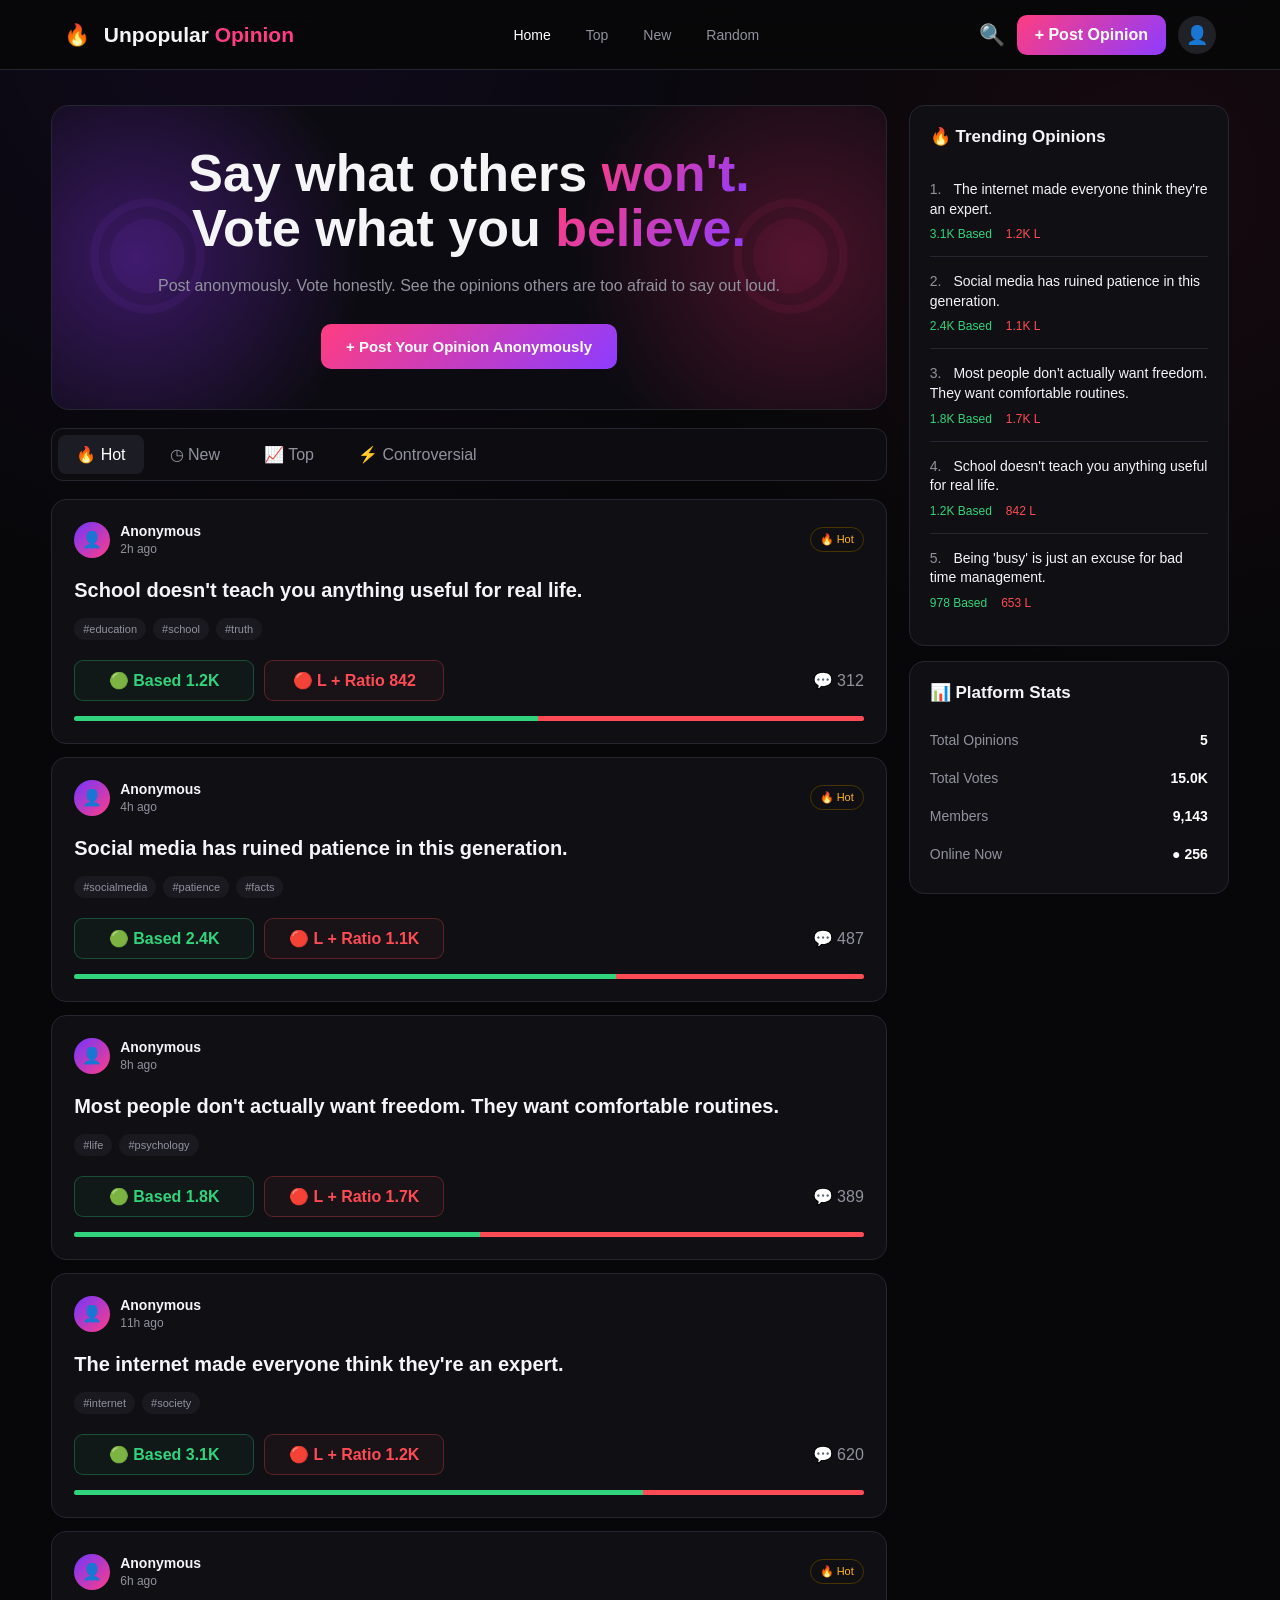
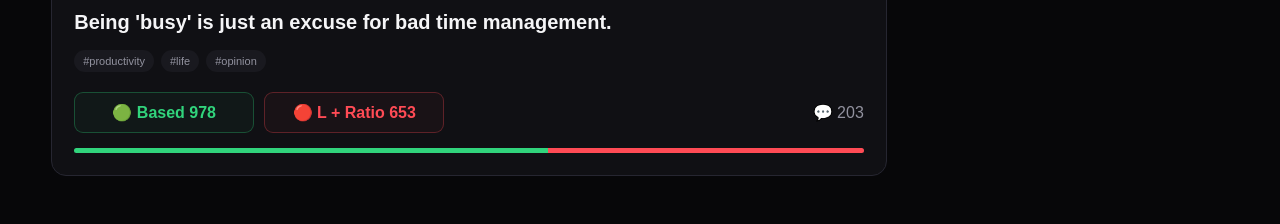
==== index.html @ 5307def7 "Rename website.html to index.html" ====
<!DOCTYPE html>
<html lang="en">
<head>
<meta charset="UTF-8">
<meta name="viewport" content="width=device-width, initial-scale=1.0">

<title>Unpopular Opinion</title>

<style>
    * {
        box-sizing: border-box;
        margin: 0;
        padding: 0;
    }

    :root {
        --bg: #070709;
        --card: #101014;
        --card-hover: #15151b;
        --border: #262631;
        --text: #f5f5f7;
        --muted: #92929f;
        --purple: #9b4dff;
        --pink: #ff3d81;
        --green: #31d47c;
        --red: #ff4b55;
        --gradient: linear-gradient(135deg, #ff3d81, #8d3cff);
    }

    body {
        font-family: Inter, Arial, sans-serif;
        background:
            radial-gradient(circle at 20% 0%, rgba(128, 45, 255, 0.08), transparent 30%),
            radial-gradient(circle at 90% 10%, rgba(255, 45, 120, 0.06), transparent 25%),
            var(--bg);
        color: var(--text);
        min-height: 100vh;
    }

    button,
    input,
    textarea {
        font: inherit;
    }

    button {
        cursor: pointer;
    }

    /* NAVBAR */

    nav {
        height: 70px;
        border-bottom: 1px solid var(--border);
        display: flex;
        align-items: center;
        padding: 0 5%;
        position: sticky;
        top: 0;
        z-index: 100;
        background: rgba(7, 7, 9, 0.88);
        backdrop-filter: blur(15px);
    }

    .logo {
        font-size: 21px;
        font-weight: 800;
        white-space: nowrap;
    }

    .logo span {
        color: var(--pink);
    }

    .logo-icon {
        margin-right: 8px;
    }

    .nav-links {
        display: flex;
        gap: 35px;
        margin: auto;
    }

    .nav-links a {
        color: var(--muted);
        text-decoration: none;
        font-size: 14px;
        transition: .2s;
    }

    .nav-links a:hover,
    .nav-links a.active {
        color: white;
    }

    .nav-actions {
        display: flex;
        gap: 12px;
        align-items: center;
    }

    .search-btn {
        background: none;
        border: none;
        color: white;
        font-size: 21px;
    }

    .post-btn {
        border: none;
        background: var(--gradient);
        color: white;
        padding: 11px 18px;
        border-radius: 10px;
        font-weight: 700;
        transition: .2s;
    }

    .post-btn:hover {
        transform: translateY(-2px);
        box-shadow: 0 8px 25px rgba(255, 61, 129, .25);
    }

    .avatar {
        width: 38px;
        height: 38px;
        border-radius: 50%;
        display: flex;
        justify-content: center;
        align-items: center;
        background: #202027;
        font-size: 18px;
    }

    /* MAIN */

    .container {
        width: min(1250px, 92%);
        margin: 35px auto;
    }

    .layout {
        display: grid;
        grid-template-columns: minmax(0, 1fr) 320px;
        gap: 22px;
    }

    /* HERO */

    .hero {
        min-height: 285px;
        border: 1px solid var(--border);
        border-radius: 18px;
        overflow: hidden;
        position: relative;
        background:
            radial-gradient(circle at 10% 50%, rgba(144, 49, 255, .35), transparent 30%),
            radial-gradient(circle at 90% 50%, rgba(255, 40, 115, .25), transparent 30%),
            #0c0b11;
        display: flex;
        align-items: center;
        justify-content: center;
        text-align: center;
        padding: 40px;
    }

    .hero::before,
    .hero::after {
        content: "◉";
        position: absolute;
        font-size: 150px;
        color: rgba(151, 59, 255, .08);
    }

    .hero::before {
        left: 30px;
        top: 50px;
    }

    .hero::after {
        right: 30px;
        top: 50px;
        color: rgba(255, 61, 129, .07);
    }

    .hero-content {
        position: relative;
        z-index: 2;
        max-width: 700px;
    }

    .hero h1 {
        font-size: clamp(32px, 5vw, 52px);
        line-height: 1.05;
        margin-bottom: 18px;
    }

    .hero h1 span {
        background: var(--gradient);
        -webkit-background-clip: text;
        color: transparent;
    }

    .hero p {
        color: var(--muted);
        margin-bottom: 25px;
        line-height: 1.6;
    }

    .hero-btn {
        border: none;
        background: var(--gradient);
        color: white;
        padding: 14px 25px;
        border-radius: 10px;
        font-weight: 700;
        font-size: 15px;
    }

    /* FILTERS */

    .filters {
        display: flex;
        gap: 8px;
        margin: 18px 0;
        padding: 6px;
        background: #0d0d11;
        border: 1px solid var(--border);
        border-radius: 12px;
        overflow-x: auto;
    }

    .filter {
        border: none;
        background: transparent;
        color: var(--muted);
        padding: 10px 18px;
        border-radius: 8px;
        white-space: nowrap;
    }

    .filter:hover,
    .filter.active {
        background: #1c1c24;
        color: white;
    }

    /* POSTS */

    .post {
        border: 1px solid var(--border);
        background: var(--card);
        border-radius: 15px;
        padding: 22px;
        margin-bottom: 13px;
        transition: .2s;
    }

    .post:hover {
        background: var(--card-hover);
        border-color: #353542;
    }

    .post-header {
        display: flex;
        align-items: center;
        gap: 10px;
        margin-bottom: 18px;
    }

    .anon {
        width: 36px;
        height: 36px;
        border-radius: 50%;
        background: linear-gradient(135deg, #7136ff, #ff3c88);
        display: flex;
        align-items: center;
        justify-content: center;
    }

    .user-info strong {
        display: block;
        font-size: 14px;
    }

    .user-info span {
        font-size: 12px;
        color: var(--muted);
    }

    .hot {
        margin-left: auto;
        border: 1px solid #493500;
        color: #ffb51b;
        padding: 5px 9px;
        border-radius: 20px;
        font-size: 11px;
    }

    .post h2 {
        font-size: 20px;
        line-height: 1.4;
        margin-bottom: 14px;
    }

    .tags {
        display: flex;
        gap: 7px;
        margin-bottom: 20px;
        flex-wrap: wrap;
    }

    .tag {
        color: var(--muted);
        background: #19191f;
        border-radius: 20px;
        padding: 5px 9px;
        font-size: 11px;
    }

    .post-footer {
        display: flex;
        align-items: center;
        gap: 10px;
    }

    .vote {
        flex: 1;
        max-width: 180px;
        background: transparent;
        border-radius: 9px;
        padding: 10px;
        font-weight: 700;
        border: 1px solid;
        transition: .2s;
    }

    .based {
        color: var(--green);
        border-color: rgba(49, 212, 124, .3);
        background: rgba(49, 212, 124, .04);
    }

    .ratio {
        color: var(--red);
        border-color: rgba(255, 75, 85, .3);
        background: rgba(255, 75, 85, .04);
    }

    .vote:hover {
        transform: translateY(-1px);
    }

    .comment {
        margin-left: auto;
        color: var(--muted);
        background: none;
        border: none;
    }

    /* PROGRESS */

    .progress {
        height: 5px;
        display: flex;
        margin-top: 15px;
        border-radius: 5px;
        overflow: hidden;
        background: #222;
    }

    .progress-based {
        background: var(--green);
    }

    .progress-ratio {
        background: var(--red);
    }

    /* SIDEBAR */

    .sidebar-card {
        background: var(--card);
        border: 1px solid var(--border);
        border-radius: 15px;
        padding: 20px;
        margin-bottom: 15px;
    }

    .sidebar-title {
        font-size: 17px;
        margin-bottom: 18px;
    }

    .trend {
        padding: 15px 0;
        border-bottom: 1px solid var(--border);
    }

    .trend:last-child {
        border-bottom: none;
    }

    .trend-number {
        color: var(--muted);
        margin-right: 8px;
    }

    .trend-text {
        font-size: 14px;
        line-height: 1.4;
    }

    .trend-votes {
        margin-top: 8px;
        display: flex;
        gap: 14px;
        font-size: 12px;
    }

    .green {
        color: var(--green);
    }

    .red {
        color: var(--red);
    }

    .stats {
        display: flex;
        justify-content: space-between;
        padding: 11px 0;
        color: var(--muted);
        font-size: 14px;
    }

    .stats strong {
        color: white;
    }

    /* MODAL */

    .modal-overlay {
        position: fixed;
        inset: 0;
        background: rgba(0,0,0,.75);
        backdrop-filter: blur(8px);
        display: none;
        justify-content: center;
        align-items: center;
        z-index: 500;
        padding: 20px;
    }

    .modal-overlay.show {
        display: flex;
    }

    .modal {
        width: min(600px, 100%);
        background: #111116;
        border: 1px solid #30303b;
        border-radius: 18px;
        padding: 25px;
        box-shadow: 0 20px 70px rgba(0,0,0,.5);
    }

    .modal-header {
        display: flex;
        justify-content: space-between;
        align-items: center;
        margin-bottom: 20px;
    }

    .close {
        border: none;
        background: none;
        color: var(--muted);
        font-size: 24px;
    }

    textarea {
        width: 100%;
        min-height: 160px;
        resize: vertical;
        background: #09090d;
        color: white;
        border: 1px solid var(--border);
        border-radius: 12px;
        padding: 15px;
        outline: none;
    }

    textarea:focus {
        border-color: var(--purple);
    }

    .character-count {
        text-align: right;
        color: var(--muted);
        font-size: 12px;
        margin-top: 5px;
    }

    .modal-bottom {
        display: flex;
        justify-content: space-between;
        align-items: center;
        margin-top: 18px;
    }

    .anonymous-label {
        color: var(--muted);
        font-size: 13px;
    }

    .submit {
        background: var(--gradient);
        color: white;
        border: none;
        border-radius: 9px;
        padding: 11px 20px;
        font-weight: 700;
    }

    /* SEARCH */

    .search-box {
        display: none;
        position: absolute;
        right: 5%;
        top: 60px;
        width: 300px;
        background: #111116;
        border: 1px solid var(--border);
        border-radius: 10px;
        padding: 10px;
    }

    .search-box.show {
        display: block;
    }

    .search-box input {
        width: 100%;
        background: #08080c;
        border: 1px solid var(--border);
        padding: 11px;
        border-radius: 7px;
        color: white;
        outline: none;
    }

    /* MOBILE */

    @media (max-width: 850px) {

        .layout {
            grid-template-columns: 1fr;
        }

        .sidebar {
            display: none;
        }

        .nav-links {
            display: none;
        }

        .hero {
            min-height: 300px;
            padding: 25px;
        }

        .post-footer {
            flex-wrap: wrap;
        }

        .vote {
            max-width: none;
        }
    }

    @media (max-width: 500px) {

        nav {
            padding: 0 4%;
        }

        .post-btn {
            padding: 9px 12px;
            font-size: 12px;
        }

        .container {
            width: 94%;
            margin-top: 20px;
        }

        .hero h1 {
            font-size: 32px;
        }

        .post {
            padding: 17px;
        }
    }
</style>
</head>

<body>

<!-- NAVIGATION -->

<nav>

    <div class="logo">
        <span class="logo-icon">🔥</span>
        Unpopular <span>Opinion</span>
    </div>

    <div class="nav-links">
        <a href="#" class="active">Home</a>
        <a href="#" onclick="setFilter('top')">Top</a>
        <a href="#" onclick="setFilter('new')">New</a>
        <a href="#" onclick="randomOpinion()">Random</a>
    </div>

    <div class="nav-actions">

        <button class="search-btn" onclick="toggleSearch()">
            🔍
        </button>

        <button class="post-btn" onclick="openModal()">
            + Post Opinion
        </button>

        <div class="avatar">
            👤
        </div>

    </div>

    <div class="search-box" id="searchBox">
        <input
            type="text"
            id="searchInput"
            placeholder="Search opinions..."
            oninput="searchOpinions()"
        >
    </div>

</nav>


<div class="container">

    <div class="layout">

        <main>

            <!-- HERO -->

            <section class="hero">

                <div class="hero-content">

                    <h1>
                        Say what others
                        <span>won't.</span><br>
                        Vote what you
                        <span>believe.</span>
                    </h1>

                    <p>
                        Post anonymously. Vote honestly.
                        See the opinions others are too afraid
                        to say out loud.
                    </p>

                    <button class="hero-btn" onclick="openModal()">
                        + Post Your Opinion Anonymously
                    </button>

                </div>

            </section>


            <!-- FILTERS -->

            <div class="filters">

                <button class="filter active"
                        onclick="setFilter('hot', this)">
                    🔥 Hot
                </button>

                <button class="filter"
                        onclick="setFilter('new', this)">
                    ◷ New
                </button>

                <button class="filter"
                        onclick="setFilter('top', this)">
                    📈 Top
                </button>

                <button class="filter"
                        onclick="setFilter('controversial', this)">
                    ⚡ Controversial
                </button>

            </div>


            <!-- POSTS -->

            <div id="posts"></div>

        </main>


        <!-- SIDEBAR -->

        <aside class="sidebar">

            <div class="sidebar-card">

                <h3 class="sidebar-title">
                    🔥 Trending Opinions
                </h3>

                <div id="trending"></div>

            </div>


            <div class="sidebar-card">

                <h3 class="sidebar-title">
                    📊 Platform Stats
                </h3>

                <div class="stats">
                    <span>Total Opinions</span>
                    <strong id="totalOpinions">0</strong>
                </div>

                <div class="stats">
                    <span>Total Votes</span>
                    <strong id="totalVotes">0</strong>
                </div>

                <div class="stats">
                    <span>Members</span>
                    <strong>9,143</strong>
                </div>

                <div class="stats">
                    <span>Online Now</span>
                    <strong class="green">● 256</strong>
                </div>

            </div>

        </aside>

    </div>

</div>


<!-- POST MODAL -->

<div class="modal-overlay" id="modal">

    <div class="modal">

        <div class="modal-header">

            <h2>
                🔥 Drop an unpopular opinion
            </h2>

            <button class="close" onclick="closeModal()">
                ×
            </button>

        </div>

        <textarea
            id="opinionInput"
            maxlength="300"
            placeholder="What's something you believe that most people disagree with?"
            oninput="updateCharacterCount()"
        ></textarea>

        <div class="character-count">
            <span id="characterCount">0</span>/300
        </div>

        <div class="modal-bottom">

            <div class="anonymous-label">
                👤 Posted anonymously
            </div>

            <button class="submit" onclick="submitOpinion()">
                Post Opinion
            </button>

        </div>

    </div>

</div>


<script>

const defaultPosts = [

    {
        id: 1,
        text: "School doesn't teach you anything useful for real life.",
        tags: ["education", "school", "truth"],
        based: 1200,
        ratio: 842,
        comments: 312,
        hours: 2
    },

    {
        id: 2,
        text: "Social media has ruined patience in this generation.",
        tags: ["socialmedia", "patience", "facts"],
        based: 2400,
        ratio: 1100,
        comments: 487,
        hours: 4
    },

    {
        id: 3,
        text: "Being 'busy' is just an excuse for bad time management.",
        tags: ["productivity", "life", "opinion"],
        based: 978,
        ratio: 653,
        comments: 203,
        hours: 6
    },

    {
        id: 4,
        text: "Most people don't actually want freedom. They want comfortable routines.",
        tags: ["life", "psychology"],
        based: 1800,
        ratio: 1700,
        comments: 389,
        hours: 8
    },

    {
        id: 5,
        text: "The internet made everyone think they're an expert.",
        tags: ["internet", "society"],
        based: 3100,
        ratio: 1200,
        comments: 620,
        hours: 11
    }

];


let posts =
    JSON.parse(localStorage.getItem("unpopularPosts"))
    || defaultPosts;

let currentFilter = "hot";


function savePosts() {

    localStorage.setItem(
        "unpopularPosts",
        JSON.stringify(posts)
    );

}


/* FORMAT NUMBERS */

function formatNumber(number) {

    if (number >= 1000000)
        return (number / 1000000).toFixed(1) + "M";

    if (number >= 1000)
        return (number / 1000).toFixed(1) + "K";

    return number;

}


/* RENDER POSTS */

function renderPosts(list = posts) {

    const container = document.getElementById("posts");

    container.innerHTML = "";

    if (list.length === 0) {

        container.innerHTML = `
            <div class="post">
                <h2>No opinions found 😶</h2>
                <p style="color:#888">
                    Try another search.
                </p>
            </div>
        `;

        return;

    }


    list.forEach(post => {

        const total = post.based + post.ratio;

        const basedPercent =
            total === 0
            ? 50
            : (post.based / total) * 100;

        const article = document.createElement("article");

        article.className = "post";

        article.innerHTML = `

            <div class="post-header">

                <div class="anon">
                    👤
                </div>

                <div class="user-info">
                    <strong>Anonymous</strong>
                    <span>${post.hours}h ago</span>
                </div>

                ${
                    post.hours <= 6
                    ? `<div class="hot">🔥 Hot</div>`
                    : ""
                }

            </div>


            <h2>
                ${escapeHTML(post.text)}
            </h2>


            <div class="tags">

                ${post.tags.map(tag =>
                    `<span class="tag">#${tag}</span>`
                ).join("")}

            </div>


            <div class="post-footer">

                <button
                    class="vote based"
                    onclick="vote(${post.id}, 'based')"
                >
                    🟢 Based
                    ${formatNumber(post.based)}
                </button>


                <button
                    class="vote ratio"
                    onclick="vote(${post.id}, 'ratio')"
                >
                    🔴 L + Ratio
                    ${formatNumber(post.ratio)}
                </button>


                <button
                    class="comment"
                    onclick="commentPost(${post.id})"
                >
                    💬 ${formatNumber(post.comments)}
                </button>

            </div>


            <div class="progress">

                <div
                    class="progress-based"
                    style="width:${basedPercent}%"
                ></div>

                <div
                    class="progress-ratio"
                    style="width:${100 - basedPercent}%"
                ></div>

            </div>

        `;

        container.appendChild(article);

    });

}


/* VOTING */

function vote(id, type) {

    const post = posts.find(p => p.id === id);

    if (!post) return;


    if (type === "based") {

        post.based++;

    } else {

        post.ratio++;

    }


    savePosts();

    applyFilter();

}


/* COMMENTS */

function commentPost(id) {

    const post = posts.find(p => p.id === id);

    const comment = prompt(
        "Leave a comment:"
    );

    if (!comment) return;

    post.comments++;

    alert(
        "Comment added anonymously! 💬"
    );

    savePosts();

    applyFilter();

}


/* FILTERING */

function setFilter(filter, button) {

    currentFilter = filter;

    document
        .querySelectorAll(".filter")
        .forEach(btn =>
            btn.classList.remove("active")
        );

    if (button)
        button.classList.add("active");

    applyFilter();

}


function applyFilter() {

    let filtered = [...posts];


    if (currentFilter === "new") {

        filtered.sort(
            (a,b) => a.hours - b.hours
        );

    }


    if (currentFilter === "top") {

        filtered.sort(
            (a,b) =>
                (b.based + b.ratio)
                -
                (a.based + a.ratio)
        );

    }


    if (currentFilter === "controversial") {

        filtered.sort(
            (a,b) => {

                const aDiff =
                    Math.abs(a.based - a.ratio);

                const bDiff =
                    Math.abs(b.based - b.ratio);

                return aDiff - bDiff;

            }
        );

    }


    if (currentFilter === "hot") {

        filtered.sort(
            (a,b) => {

                const scoreA =
                    (a.based + a.ratio)
                    /
                    Math.max(a.hours, 1);

                const scoreB =
                    (b.based + b.ratio)
                    /
                    Math.max(b.hours, 1);

                return scoreB - scoreA;

            }
        );

    }


    renderPosts(filtered);

}


/* MODAL */

function openModal() {

    document
        .getElementById("modal")
        .classList.add("show");

    document
        .getElementById("opinionInput")
        .focus();

}


function closeModal() {

    document
        .getElementById("modal")
        .classList.remove("show");

}


function updateCharacterCount() {

    const input =
        document.getElementById("opinionInput");

    document
        .getElementById("characterCount")
        .textContent =
        input.value.length;

}


/* CREATE POST */

function submitOpinion() {

    const input =
        document.getElementById("opinionInput");

    const text =
        input.value.trim();


    if (text.length < 5) {

        alert(
            "Your opinion needs to be at least 5 characters."
        );

        return;

    }


    const newPost = {

        id: Date.now(),

        text: text,

        tags: ["opinion"],

        based: 0,

        ratio: 0,

        comments: 0,

        hours: 0

    };


    posts.unshift(newPost);

    savePosts();

    input.value = "";

    updateCharacterCount();

    closeModal();

    applyFilter();

}


/* SEARCH */

function toggleSearch() {

    document
        .getElementById("searchBox")
        .classList.toggle("show");

}


function searchOpinions() {

    const query =
        document
        .getElementById("searchInput")
        .value
        .toLowerCase()
        .trim();


    if (!query) {

        applyFilter();

        return;

    }


    const results =
        posts.filter(post =>
            post.text
            .toLowerCase()
            .includes(query)
        );


    renderPosts(results);

}


/* RANDOM */

function randomOpinion() {

    if (posts.length === 0) return;

    const random =
        posts[
            Math.floor(
                Math.random() * posts.length
            )
        ];


    renderPosts([random]);

}


/* TRENDING */

function renderTrending() {

    const trending =
        [...posts]
        .sort(
            (a,b) =>
                (b.based + b.ratio)
                -
                (a.based + a.ratio)
        )
        .slice(0,5);


    const container =
        document.getElementById("trending");


    container.innerHTML =
        trending.map((post,index) => `

            <div class="trend">

                <div class="trend-text">

                    <span class="trend-number">
                        ${index + 1}.
                    </span>

                    ${escapeHTML(post.text)}

                </div>

                <div class="trend-votes">

                    <span class="green">
                        ${formatNumber(post.based)}
                        Based
                    </span>

                    <span class="red">
                        ${formatNumber(post.ratio)}
                        L
                    </span>

                </div>

            </div>

        `).join("");

}


/* STATS */

function updateStats() {

    const totalVotes =
        posts.reduce(
            (sum,post) =>
                sum +
                post.based +
                post.ratio,
            0
        );


    document
        .getElementById("totalOpinions")
        .textContent =
        formatNumber(posts.length);


    document
        .getElementById("totalVotes")
        .textContent =
        formatNumber(totalVotes);

}


/* SECURITY */

function escapeHTML(text) {

    const div =
        document.createElement("div");

    div.textContent = text;

    return div.innerHTML;

}


/* INITIALIZE */

function initialize() {

    renderPosts();

    renderTrending();

    updateStats();

    applyFilter();

}


initialize();


/* CLOSE MODAL WHEN CLICKING OUTSIDE */

document
    .getElementById("modal")
    .addEventListener("click", function(e) {

        if (e.target === this) {

            closeModal();

        }

    });

</script>

</body>
</html>
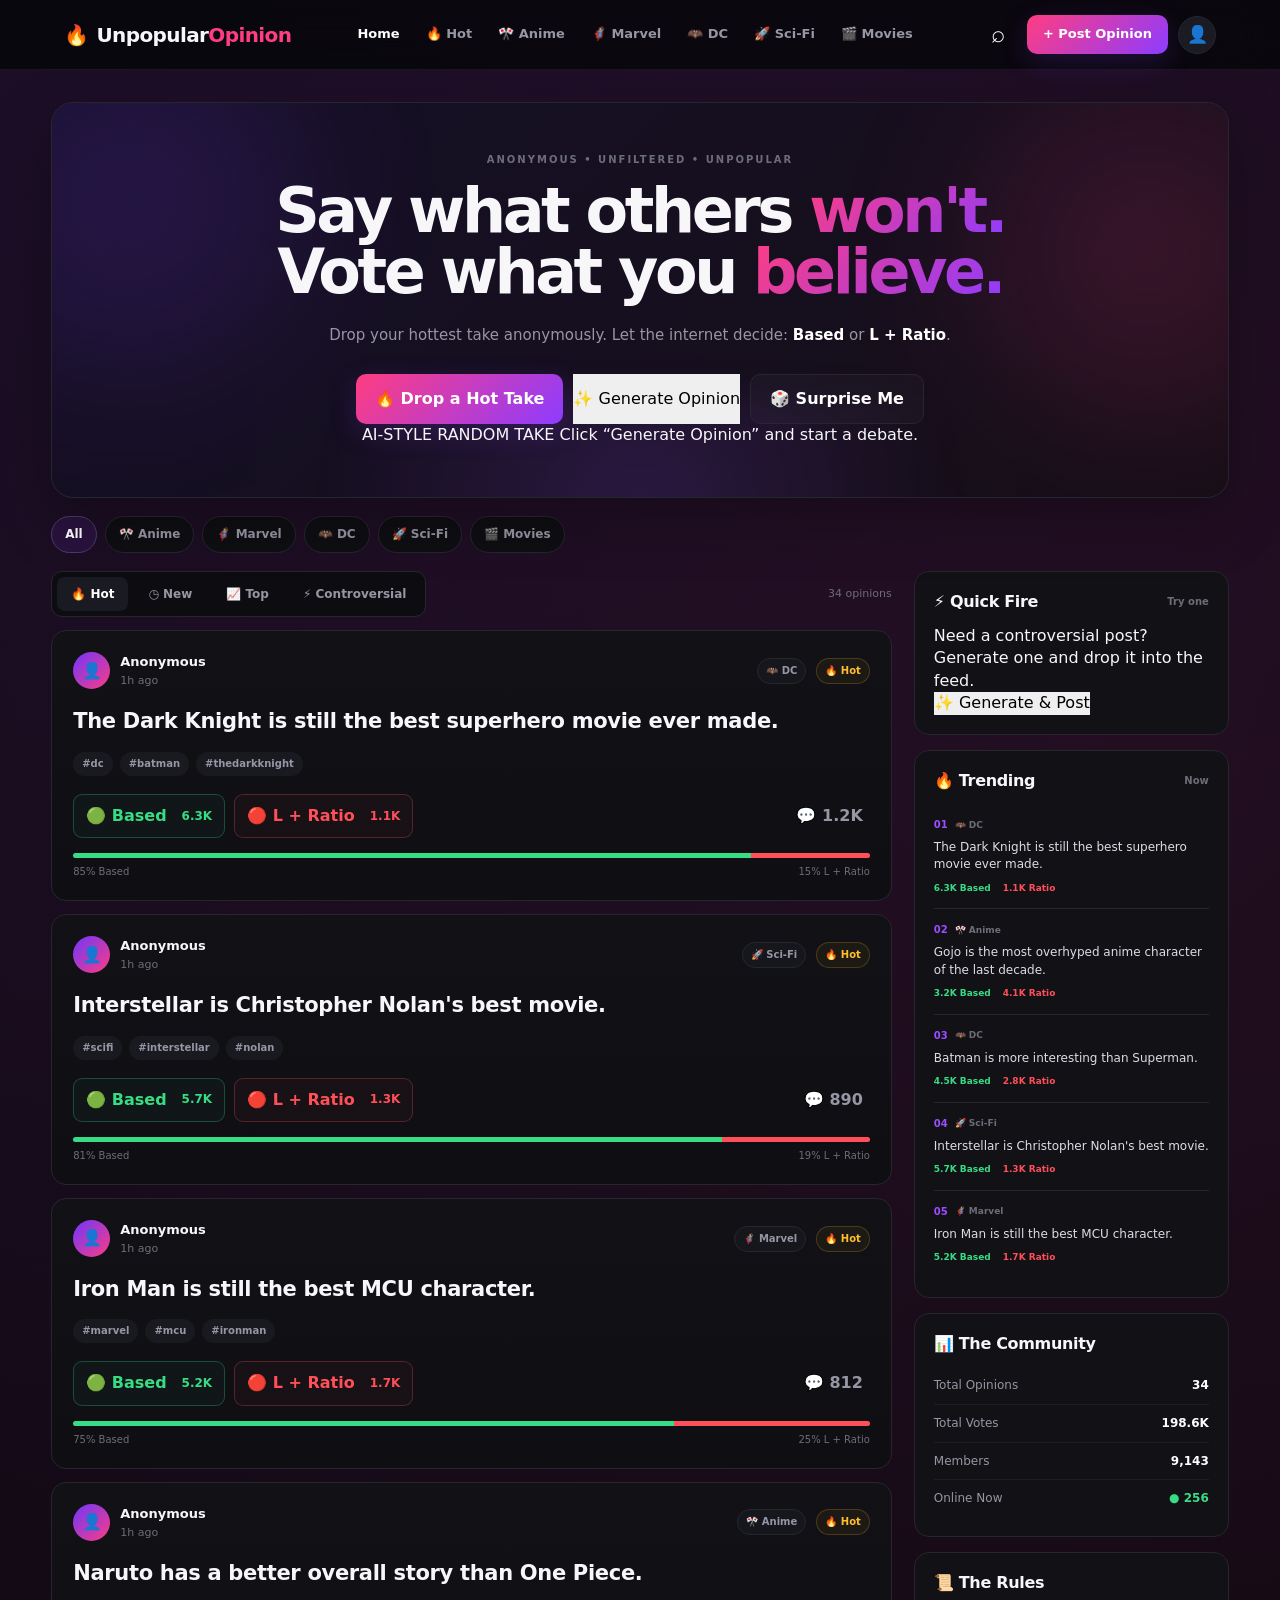
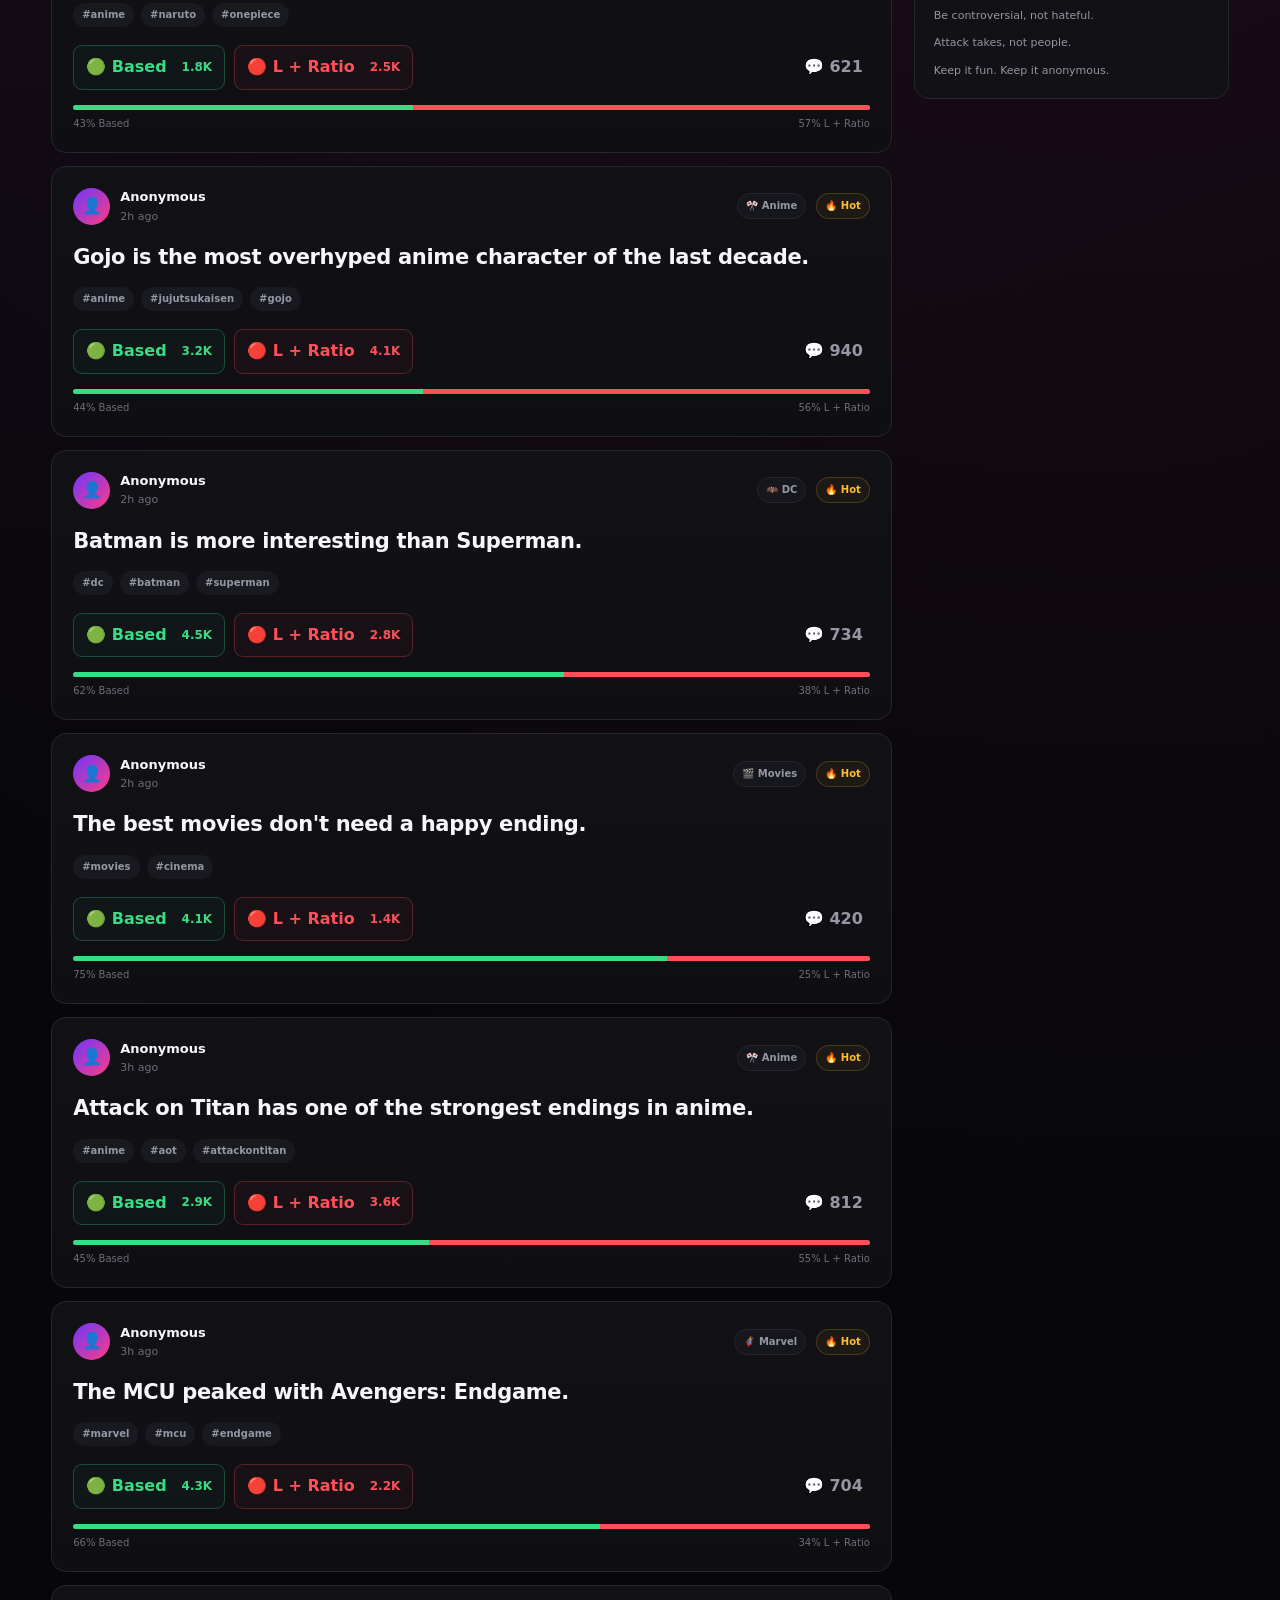
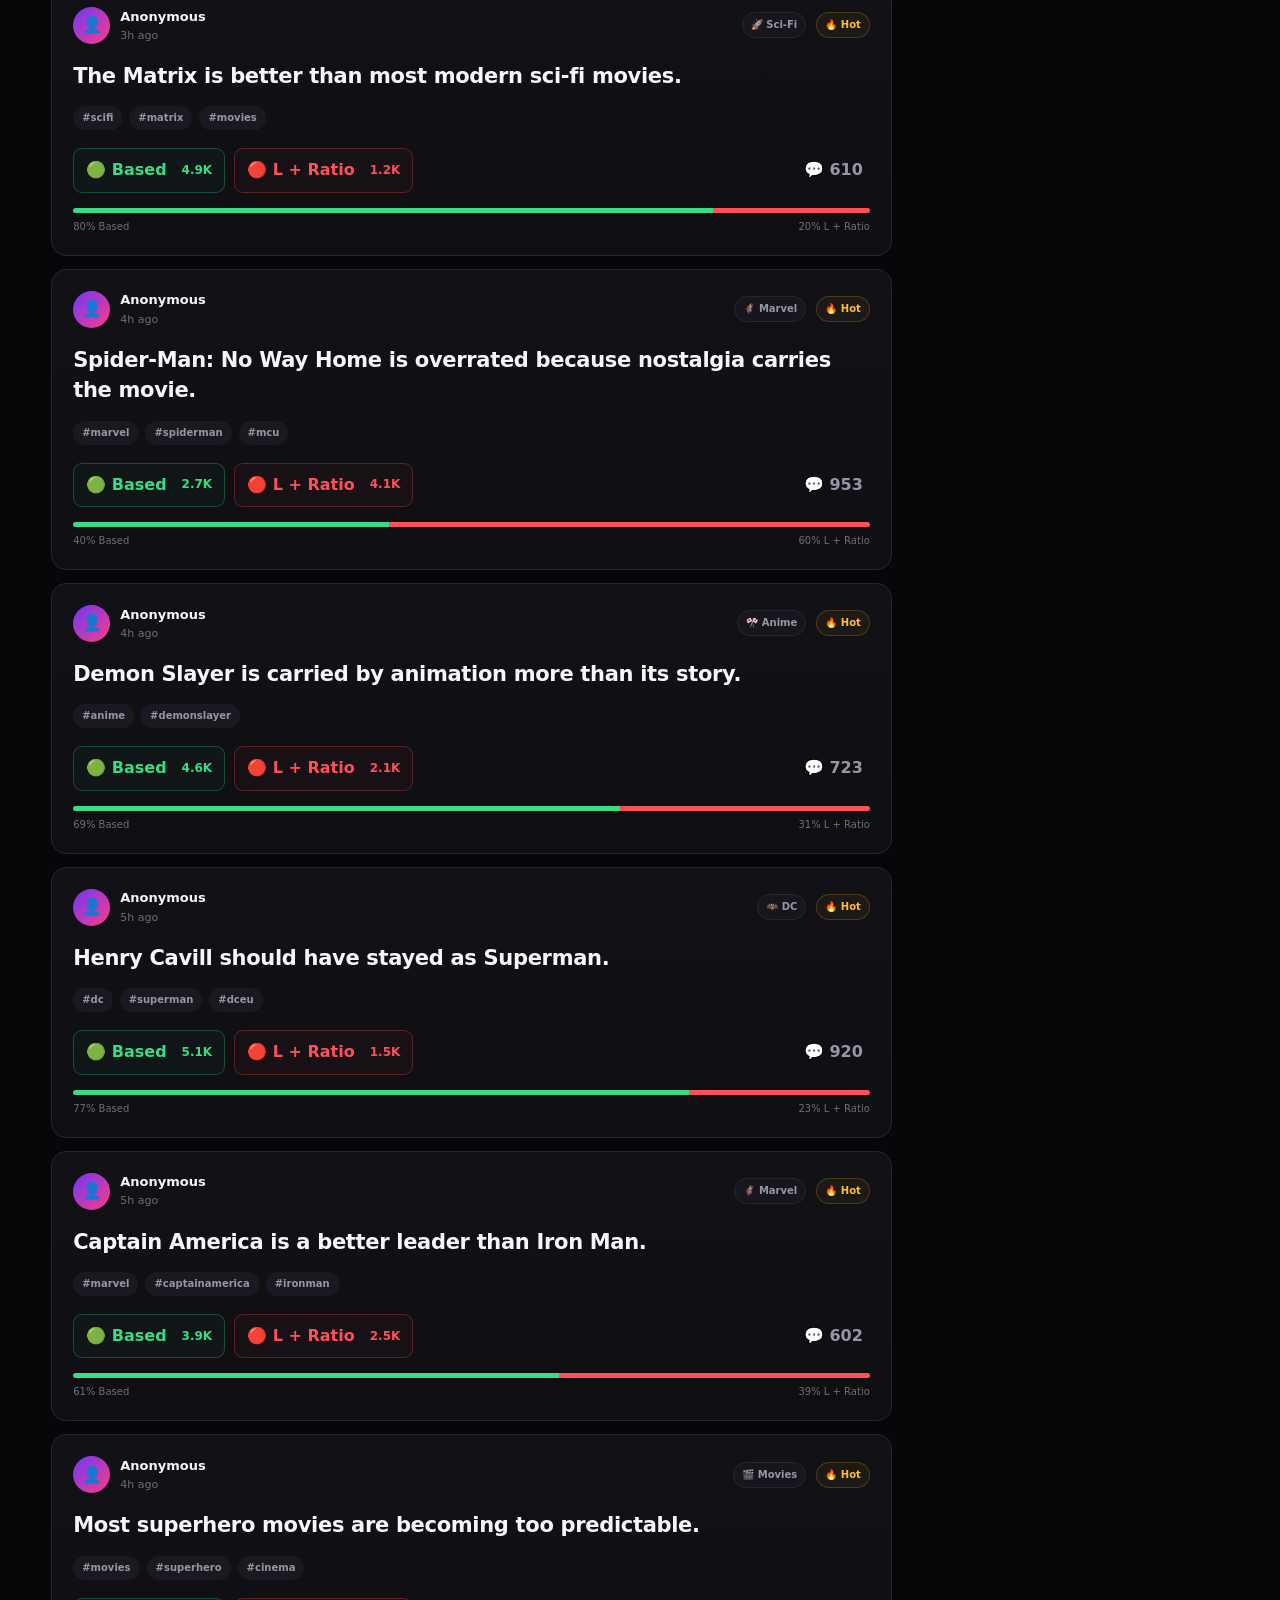
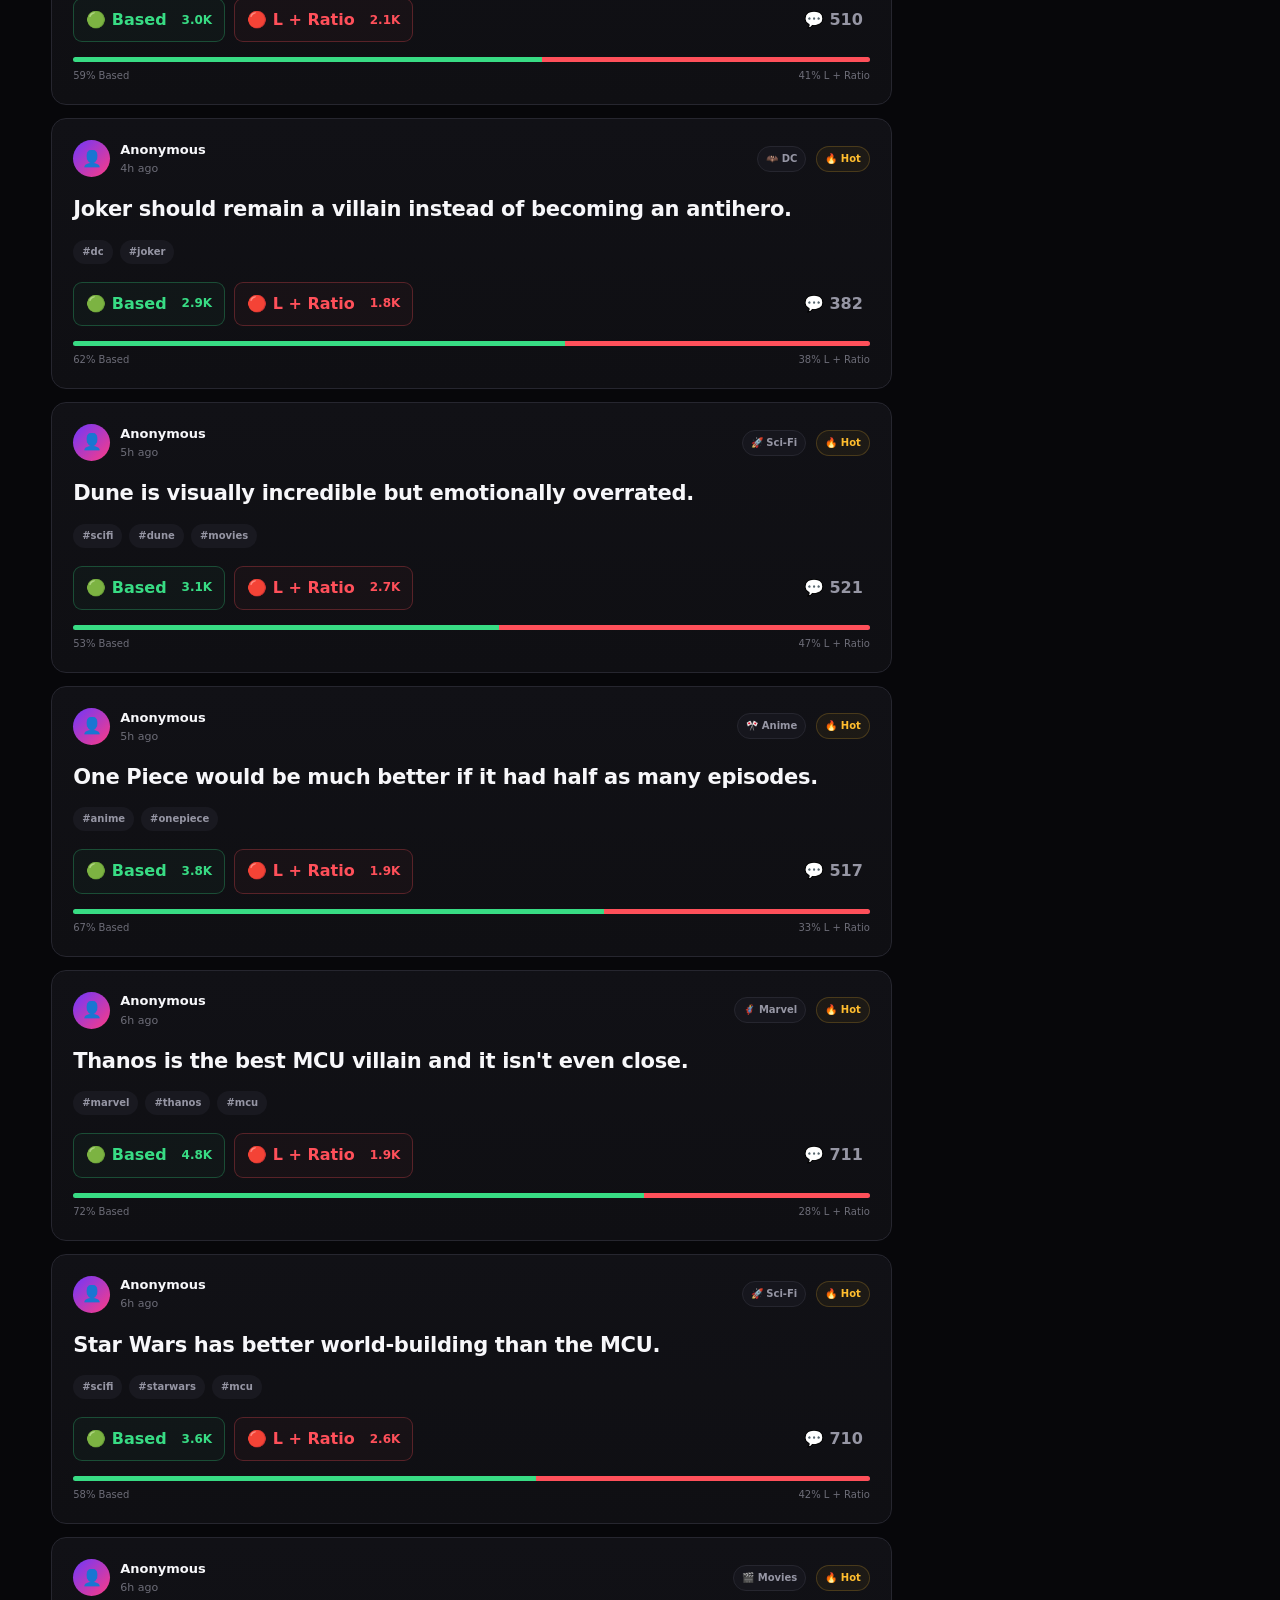
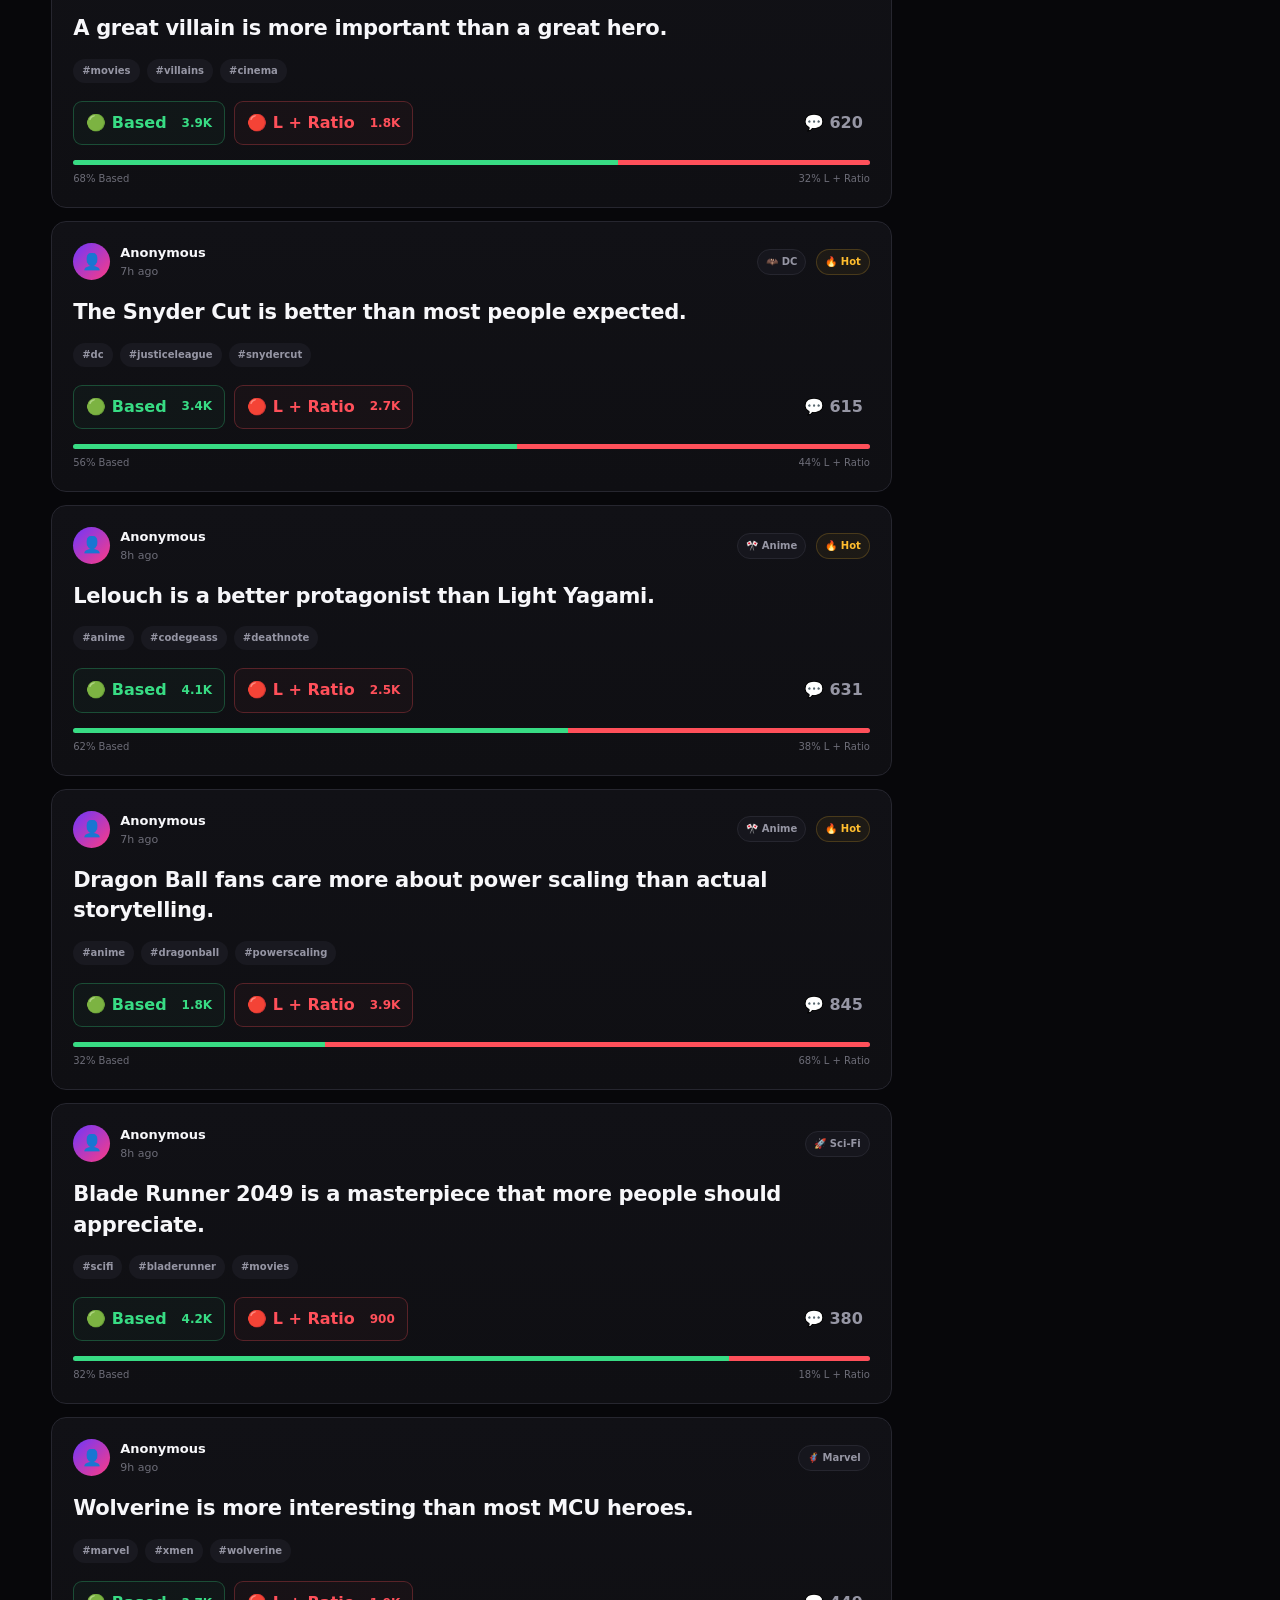
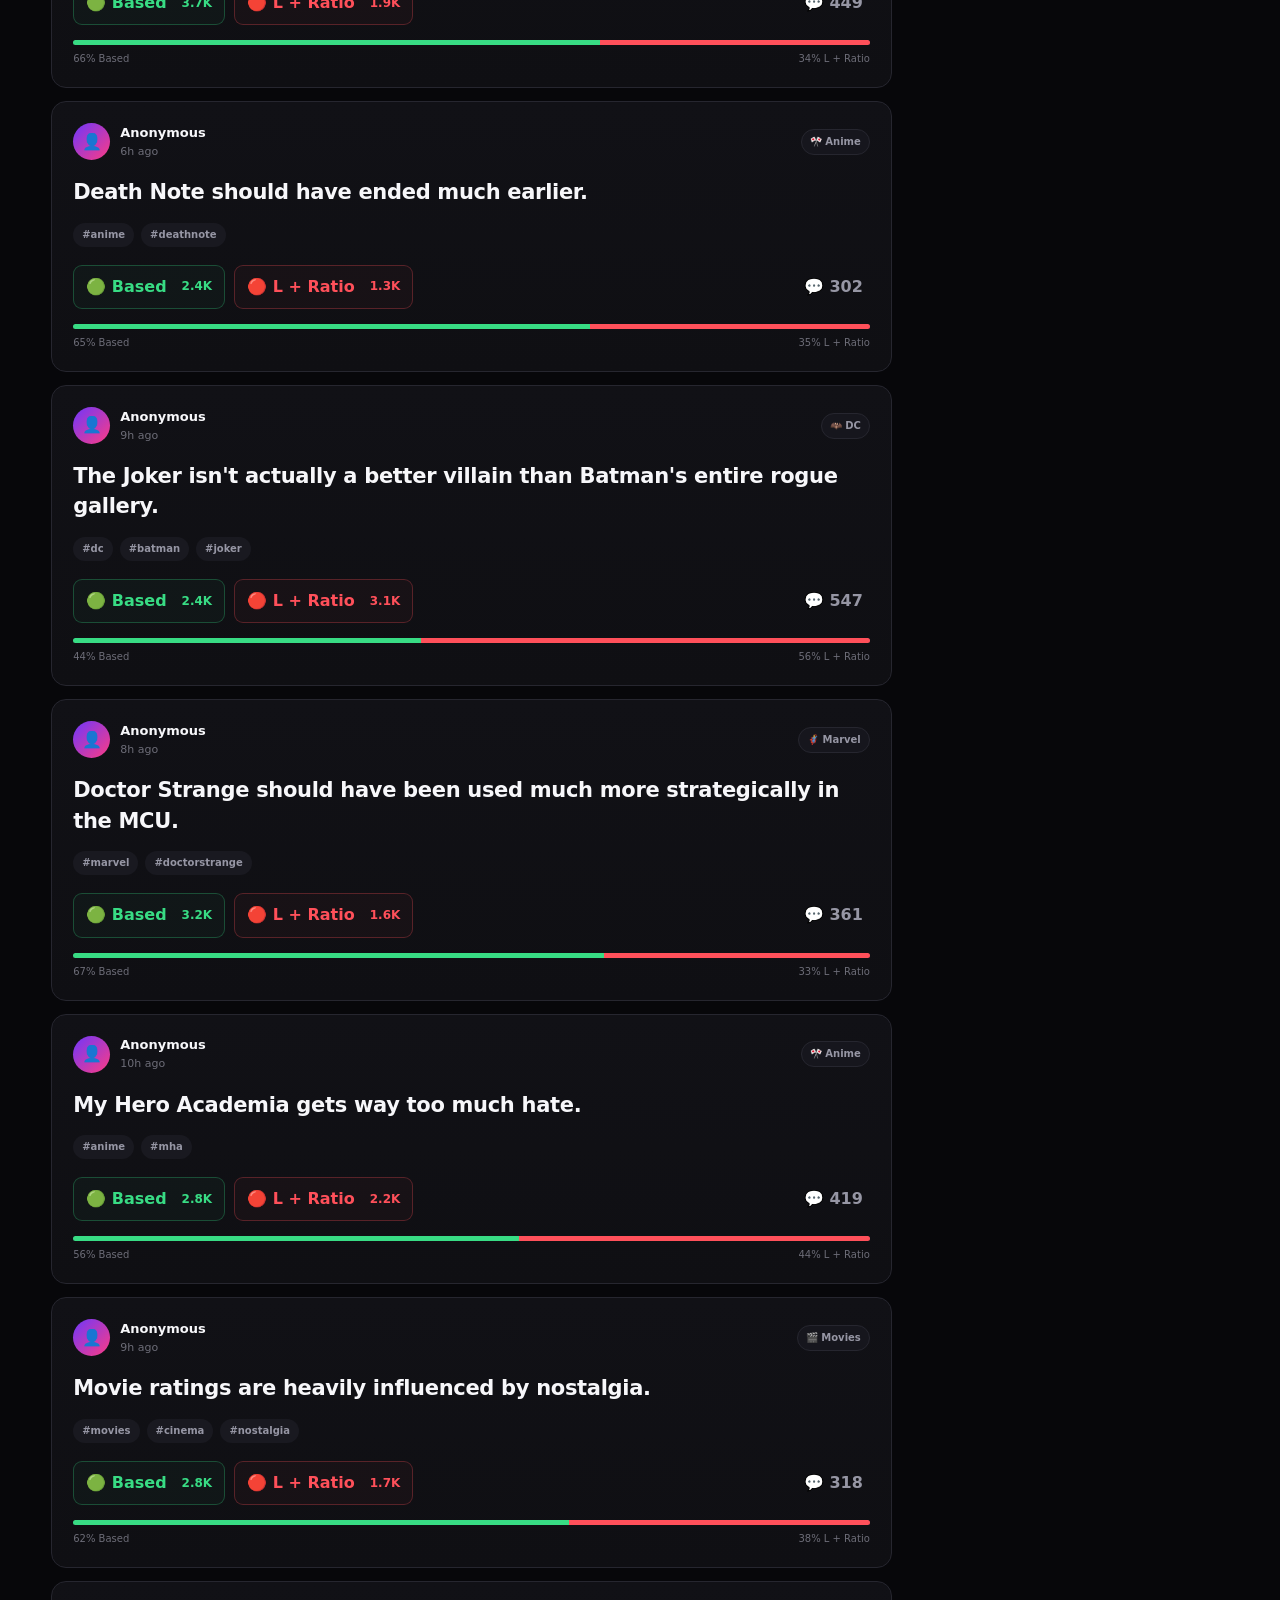
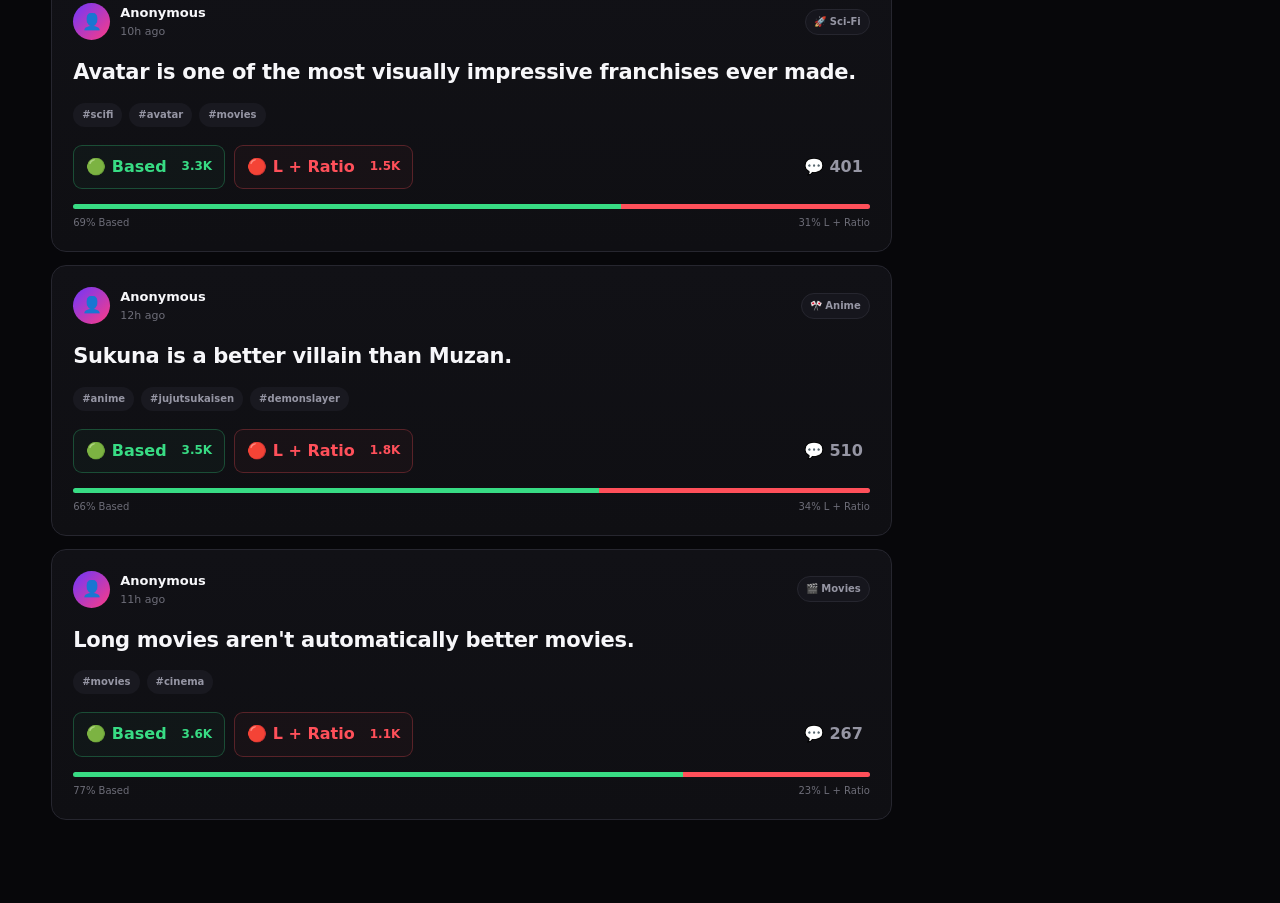
==== commit 530c2339: "Add files via upload" ====
--- a/index.html
+++ b/index.html
@@ -1,1469 +1,971 @@
-<!DOCTYPE html>
-<html lang="en">
-<head>
-<meta charset="UTF-8">
-<meta name="viewport" content="width=device-width, initial-scale=1.0">
-
-<title>Unpopular Opinion</title>
-
-<style>
-    * {
-        box-sizing: border-box;
-        margin: 0;
-        padding: 0;
-    }
-
-    :root {
-        --bg: #070709;
-        --card: #101014;
-        --card-hover: #15151b;
-        --border: #262631;
-        --text: #f5f5f7;
-        --muted: #92929f;
-        --purple: #9b4dff;
-        --pink: #ff3d81;
-        --green: #31d47c;
-        --red: #ff4b55;
-        --gradient: linear-gradient(135deg, #ff3d81, #8d3cff);
-    }
-
-    body {
-        font-family: Inter, Arial, sans-serif;
-        background:
-            radial-gradient(circle at 20% 0%, rgba(128, 45, 255, 0.08), transparent 30%),
-            radial-gradient(circle at 90% 10%, rgba(255, 45, 120, 0.06), transparent 25%),
-            var(--bg);
-        color: var(--text);
-        min-height: 100vh;
-    }
-
-    button,
-    input,
-    textarea {
-        font: inherit;
-    }
-
-    button {
-        cursor: pointer;
-    }
-
-    /* NAVBAR */
-
-    nav {
-        height: 70px;
-        border-bottom: 1px solid var(--border);
-        display: flex;
-        align-items: center;
-        padding: 0 5%;
-        position: sticky;
-        top: 0;
-        z-index: 100;
-        background: rgba(7, 7, 9, 0.88);
-        backdrop-filter: blur(15px);
-    }
-
-    .logo {
-        font-size: 21px;
-        font-weight: 800;
-        white-space: nowrap;
-    }
-
-    .logo span {
-        color: var(--pink);
-    }
-
-    .logo-icon {
-        margin-right: 8px;
-    }
-
-    .nav-links {
-        display: flex;
-        gap: 35px;
-        margin: auto;
-    }
-
-    .nav-links a {
-        color: var(--muted);
-        text-decoration: none;
-        font-size: 14px;
-        transition: .2s;
-    }
-
-    .nav-links a:hover,
-    .nav-links a.active {
-        color: white;
-    }
-
-    .nav-actions {
-        display: flex;
-        gap: 12px;
-        align-items: center;
-    }
-
-    .search-btn {
-        background: none;
-        border: none;
-        color: white;
-        font-size: 21px;
-    }
-
-    .post-btn {
-        border: none;
-        background: var(--gradient);
-        color: white;
-        padding: 11px 18px;
-        border-radius: 10px;
-        font-weight: 700;
-        transition: .2s;
-    }
-
-    .post-btn:hover {
-        transform: translateY(-2px);
-        box-shadow: 0 8px 25px rgba(255, 61, 129, .25);
-    }
-
-    .avatar {
-        width: 38px;
-        height: 38px;
-        border-radius: 50%;
-        display: flex;
-        justify-content: center;
-        align-items: center;
-        background: #202027;
-        font-size: 18px;
-    }
-
-    /* MAIN */
-
-    .container {
-        width: min(1250px, 92%);
-        margin: 35px auto;
-    }
-
-    .layout {
-        display: grid;
-        grid-template-columns: minmax(0, 1fr) 320px;
-        gap: 22px;
-    }
-
-    /* HERO */
-
-    .hero {
-        min-height: 285px;
-        border: 1px solid var(--border);
-        border-radius: 18px;
-        overflow: hidden;
-        position: relative;
-        background:
-            radial-gradient(circle at 10% 50%, rgba(144, 49, 255, .35), transparent 30%),
-            radial-gradient(circle at 90% 50%, rgba(255, 40, 115, .25), transparent 30%),
-            #0c0b11;
-        display: flex;
-        align-items: center;
-        justify-content: center;
-        text-align: center;
-        padding: 40px;
-    }
-
-    .hero::before,
-    .hero::after {
-        content: "◉";
-        position: absolute;
-        font-size: 150px;
-        color: rgba(151, 59, 255, .08);
-    }
-
-    .hero::before {
-        left: 30px;
-        top: 50px;
-    }
-
-    .hero::after {
-        right: 30px;
-        top: 50px;
-        color: rgba(255, 61, 129, .07);
-    }
-
-    .hero-content {
-        position: relative;
-        z-index: 2;
-        max-width: 700px;
-    }
-
-    .hero h1 {
-        font-size: clamp(32px, 5vw, 52px);
-        line-height: 1.05;
-        margin-bottom: 18px;
-    }
-
-    .hero h1 span {
-        background: var(--gradient);
-        -webkit-background-clip: text;
-        color: transparent;
-    }
-
-    .hero p {
-        color: var(--muted);
-        margin-bottom: 25px;
-        line-height: 1.6;
-    }
-
-    .hero-btn {
-        border: none;
-        background: var(--gradient);
-        color: white;
-        padding: 14px 25px;
-        border-radius: 10px;
-        font-weight: 700;
-        font-size: 15px;
-    }
-
-    /* FILTERS */
-
-    .filters {
-        display: flex;
-        gap: 8px;
-        margin: 18px 0;
-        padding: 6px;
-        background: #0d0d11;
-        border: 1px solid var(--border);
-        border-radius: 12px;
-        overflow-x: auto;
-    }
-
-    .filter {
-        border: none;
-        background: transparent;
-        color: var(--muted);
-        padding: 10px 18px;
-        border-radius: 8px;
-        white-space: nowrap;
-    }
-
-    .filter:hover,
-    .filter.active {
-        background: #1c1c24;
-        color: white;
-    }
-
-    /* POSTS */
-
-    .post {
-        border: 1px solid var(--border);
-        background: var(--card);
-        border-radius: 15px;
-        padding: 22px;
-        margin-bottom: 13px;
-        transition: .2s;
-    }
-
-    .post:hover {
-        background: var(--card-hover);
-        border-color: #353542;
-    }
-
-    .post-header {
-        display: flex;
-        align-items: center;
-        gap: 10px;
-        margin-bottom: 18px;
-    }
-
-    .anon {
-        width: 36px;
-        height: 36px;
-        border-radius: 50%;
-        background: linear-gradient(135deg, #7136ff, #ff3c88);
-        display: flex;
-        align-items: center;
-        justify-content: center;
-    }
-
-    .user-info strong {
-        display: block;
-        font-size: 14px;
-    }
-
-    .user-info span {
-        font-size: 12px;
-        color: var(--muted);
-    }
-
-    .hot {
-        margin-left: auto;
-        border: 1px solid #493500;
-        color: #ffb51b;
-        padding: 5px 9px;
-        border-radius: 20px;
-        font-size: 11px;
-    }
-
-    .post h2 {
-        font-size: 20px;
-        line-height: 1.4;
-        margin-bottom: 14px;
-    }
-
-    .tags {
-        display: flex;
-        gap: 7px;
-        margin-bottom: 20px;
-        flex-wrap: wrap;
-    }
-
-    .tag {
-        color: var(--muted);
-        background: #19191f;
-        border-radius: 20px;
-        padding: 5px 9px;
-        font-size: 11px;
-    }
-
-    .post-footer {
-        display: flex;
-        align-items: center;
-        gap: 10px;
-    }
-
-    .vote {
-        flex: 1;
-        max-width: 180px;
-        background: transparent;
-        border-radius: 9px;
-        padding: 10px;
-        font-weight: 700;
-        border: 1px solid;
-        transition: .2s;
-    }
-
-    .based {
-        color: var(--green);
-        border-color: rgba(49, 212, 124, .3);
-        background: rgba(49, 212, 124, .04);
-    }
-
-    .ratio {
-        color: var(--red);
-        border-color: rgba(255, 75, 85, .3);
-        background: rgba(255, 75, 85, .04);
-    }
-
-    .vote:hover {
-        transform: translateY(-1px);
-    }
-
-    .comment {
-        margin-left: auto;
-        color: var(--muted);
-        background: none;
-        border: none;
-    }
-
-    /* PROGRESS */
-
-    .progress {
-        height: 5px;
-        display: flex;
-        margin-top: 15px;
-        border-radius: 5px;
-        overflow: hidden;
-        background: #222;
-    }
-
-    .progress-based {
-        background: var(--green);
-    }
-
-    .progress-ratio {
-        background: var(--red);
-    }
-
-    /* SIDEBAR */
-
-    .sidebar-card {
-        background: var(--card);
-        border: 1px solid var(--border);
-        border-radius: 15px;
-        padding: 20px;
-        margin-bottom: 15px;
-    }
-
-    .sidebar-title {
-        font-size: 17px;
-        margin-bottom: 18px;
-    }
-
-    .trend {
-        padding: 15px 0;
-        border-bottom: 1px solid var(--border);
-    }
-
-    .trend:last-child {
-        border-bottom: none;
-    }
-
-    .trend-number {
-        color: var(--muted);
-        margin-right: 8px;
-    }
-
-    .trend-text {
-        font-size: 14px;
-        line-height: 1.4;
-    }
-
-    .trend-votes {
-        margin-top: 8px;
-        display: flex;
-        gap: 14px;
-        font-size: 12px;
-    }
-
-    .green {
-        color: var(--green);
-    }
-
-    .red {
-        color: var(--red);
-    }
-
-    .stats {
-        display: flex;
-        justify-content: space-between;
-        padding: 11px 0;
-        color: var(--muted);
-        font-size: 14px;
-    }
-
-    .stats strong {
-        color: white;
-    }
-
-    /* MODAL */
-
-    .modal-overlay {
-        position: fixed;
-        inset: 0;
-        background: rgba(0,0,0,.75);
-        backdrop-filter: blur(8px);
-        display: none;
-        justify-content: center;
-        align-items: center;
-        z-index: 500;
-        padding: 20px;
-    }
-
-    .modal-overlay.show {
-        display: flex;
-    }
-
-    .modal {
-        width: min(600px, 100%);
-        background: #111116;
-        border: 1px solid #30303b;
-        border-radius: 18px;
-        padding: 25px;
-        box-shadow: 0 20px 70px rgba(0,0,0,.5);
-    }
-
-    .modal-header {
-        display: flex;
-        justify-content: space-between;
-        align-items: center;
-        margin-bottom: 20px;
-    }
-
-    .close {
-        border: none;
-        background: none;
-        color: var(--muted);
-        font-size: 24px;
-    }
-
-    textarea {
-        width: 100%;
-        min-height: 160px;
-        resize: vertical;
-        background: #09090d;
-        color: white;
-        border: 1px solid var(--border);
-        border-radius: 12px;
-        padding: 15px;
-        outline: none;
-    }
-
-    textarea:focus {
-        border-color: var(--purple);
-    }
-
-    .character-count {
-        text-align: right;
-        color: var(--muted);
-        font-size: 12px;
-        margin-top: 5px;
-    }
-
-    .modal-bottom {
-        display: flex;
-        justify-content: space-between;
-        align-items: center;
-        margin-top: 18px;
-    }
-
-    .anonymous-label {
-        color: var(--muted);
-        font-size: 13px;
-    }
-
-    .submit {
-        background: var(--gradient);
-        color: white;
-        border: none;
-        border-radius: 9px;
-        padding: 11px 20px;
-        font-weight: 700;
-    }
-
-    /* SEARCH */
-
-    .search-box {
-        display: none;
-        position: absolute;
-        right: 5%;
-        top: 60px;
-        width: 300px;
-        background: #111116;
-        border: 1px solid var(--border);
-        border-radius: 10px;
-        padding: 10px;
-    }
-
-    .search-box.show {
-        display: block;
-    }
-
-    .search-box input {
-        width: 100%;
-        background: #08080c;
-        border: 1px solid var(--border);
-        padding: 11px;
-        border-radius: 7px;
-        color: white;
-        outline: none;
-    }
-
-    /* MOBILE */
-
-    @media (max-width: 850px) {
-
-        .layout {
-            grid-template-columns: 1fr;
-        }
-
-        .sidebar {
-            display: none;
-        }
-
-        .nav-links {
-            display: none;
-        }
-
-        .hero {
-            min-height: 300px;
-            padding: 25px;
-        }
-
-        .post-footer {
-            flex-wrap: wrap;
-        }
-
-        .vote {
-            max-width: none;
-        }
-    }
-
-    @media (max-width: 500px) {
-
-        nav {
-            padding: 0 4%;
-        }
-
-        .post-btn {
-            padding: 9px 12px;
-            font-size: 12px;
-        }
-
-        .container {
-            width: 94%;
-            margin-top: 20px;
-        }
-
-        .hero h1 {
-            font-size: 32px;
-        }
-
-        .post {
-            padding: 17px;
-        }
-    }
-</style>
-</head>
-
-<body>
-
-<!-- NAVIGATION -->
-
-<nav>
-
-    <div class="logo">
-        <span class="logo-icon">🔥</span>
-        Unpopular <span>Opinion</span>
-    </div>
-
-    <div class="nav-links">
-        <a href="#" class="active">Home</a>
-        <a href="#" onclick="setFilter('top')">Top</a>
-        <a href="#" onclick="setFilter('new')">New</a>
-        <a href="#" onclick="randomOpinion()">Random</a>
-    </div>
-
-    <div class="nav-actions">
-
-        <button class="search-btn" onclick="toggleSearch()">
-            🔍
-        </button>
-
-        <button class="post-btn" onclick="openModal()">
-            + Post Opinion
-        </button>
-
-        <div class="avatar">
-            👤
-        </div>
-
-    </div>
-
-    <div class="search-box" id="searchBox">
-        <input
-            type="text"
-            id="searchInput"
-            placeholder="Search opinions..."
-            oninput="searchOpinions()"
-        >
-    </div>
-
-</nav>
-
-
-<div class="container">
-
-    <div class="layout">
-
-        <main>
-
-            <!-- HERO -->
-
-            <section class="hero">
-
-                <div class="hero-content">
-
-                    <h1>
-                        Say what others
-                        <span>won't.</span><br>
-                        Vote what you
-                        <span>believe.</span>
-                    </h1>
-
-                    <p>
-                        Post anonymously. Vote honestly.
-                        See the opinions others are too afraid
-                        to say out loud.
-                    </p>
-
-                    <button class="hero-btn" onclick="openModal()">
-                        + Post Your Opinion Anonymously
-                    </button>
-
-                </div>
-
-            </section>
-
-
-            <!-- FILTERS -->
-
-            <div class="filters">
-
-                <button class="filter active"
-                        onclick="setFilter('hot', this)">
-                    🔥 Hot
-                </button>
-
-                <button class="filter"
-                        onclick="setFilter('new', this)">
-                    ◷ New
-                </button>
-
-                <button class="filter"
-                        onclick="setFilter('top', this)">
-                    📈 Top
-                </button>
-
-                <button class="filter"
-                        onclick="setFilter('controversial', this)">
-                    ⚡ Controversial
-                </button>
-
-            </div>
-
-
-            <!-- POSTS -->
-
-            <div id="posts"></div>
-
-        </main>
-
-
-        <!-- SIDEBAR -->
-
-        <aside class="sidebar">
-
-            <div class="sidebar-card">
-
-                <h3 class="sidebar-title">
-                    🔥 Trending Opinions
-                </h3>
-
-                <div id="trending"></div>
-
-            </div>
-
-
-            <div class="sidebar-card">
-
-                <h3 class="sidebar-title">
-                    📊 Platform Stats
-                </h3>
-
-                <div class="stats">
-                    <span>Total Opinions</span>
-                    <strong id="totalOpinions">0</strong>
-                </div>
-
-                <div class="stats">
-                    <span>Total Votes</span>
-                    <strong id="totalVotes">0</strong>
-                </div>
-
-                <div class="stats">
-                    <span>Members</span>
-                    <strong>9,143</strong>
-                </div>
-
-                <div class="stats">
-                    <span>Online Now</span>
-                    <strong class="green">● 256</strong>
-                </div>
-
-            </div>
-
-        </aside>
-
-    </div>
-
-</div>
-
-
-<!-- POST MODAL -->
-
-<div class="modal-overlay" id="modal">
-
-    <div class="modal">
-
-        <div class="modal-header">
-
-            <h2>
-                🔥 Drop an unpopular opinion
-            </h2>
-
-            <button class="close" onclick="closeModal()">
-                ×
-            </button>
-
-        </div>
-
-        <textarea
-            id="opinionInput"
-            maxlength="300"
-            placeholder="What's something you believe that most people disagree with?"
-            oninput="updateCharacterCount()"
-        ></textarea>
-
-        <div class="character-count">
-            <span id="characterCount">0</span>/300
-        </div>
-
-        <div class="modal-bottom">
-
-            <div class="anonymous-label">
-                👤 Posted anonymously
-            </div>
-
-            <button class="submit" onclick="submitOpinion()">
-                Post Opinion
-            </button>
-
-        </div>
-
-    </div>
-
-</div>
-
-
-<script>
-
-const defaultPosts = [
-
-    {
-        id: 1,
-        text: "School doesn't teach you anything useful for real life.",
-        tags: ["education", "school", "truth"],
-        based: 1200,
-        ratio: 842,
-        comments: 312,
-        hours: 2
-    },
-
-    {
-        id: 2,
-        text: "Social media has ruined patience in this generation.",
-        tags: ["socialmedia", "patience", "facts"],
-        based: 2400,
-        ratio: 1100,
-        comments: 487,
-        hours: 4
-    },
-
-    {
-        id: 3,
-        text: "Being 'busy' is just an excuse for bad time management.",
-        tags: ["productivity", "life", "opinion"],
-        based: 978,
-        ratio: 653,
-        comments: 203,
-        hours: 6
-    },
-
-    {
-        id: 4,
-        text: "Most people don't actually want freedom. They want comfortable routines.",
-        tags: ["life", "psychology"],
-        based: 1800,
-        ratio: 1700,
-        comments: 389,
-        hours: 8
-    },
-
-    {
-        id: 5,
-        text: "The internet made everyone think they're an expert.",
-        tags: ["internet", "society"],
-        based: 3100,
-        ratio: 1200,
-        comments: 620,
-        hours: 11
-    }
-
-];
-
-
-let posts =
-    JSON.parse(localStorage.getItem("unpopularPosts"))
-    || defaultPosts;
-
-let currentFilter = "hot";
-
-
-function savePosts() {
-
-    localStorage.setItem(
-        "unpopularPosts",
-        JSON.stringify(posts)
-    );
-
-}
-
-
-/* FORMAT NUMBERS */
-
-function formatNumber(number) {
-
-    if (number >= 1000000)
-        return (number / 1000000).toFixed(1) + "M";
-
-    if (number >= 1000)
-        return (number / 1000).toFixed(1) + "K";
-
-    return number;
-
-}
-
-
-/* RENDER POSTS */
-
-function renderPosts(list = posts) {
-
-    const container = document.getElementById("posts");
-
-    container.innerHTML = "";
-
-    if (list.length === 0) {
-
-        container.innerHTML = `
-            <div class="post">
-                <h2>No opinions found 😶</h2>
-                <p style="color:#888">
-                    Try another search.
-                </p>
-            </div>
-        `;
-
-        return;
-
-    }
-
-
-    list.forEach(post => {
-
-        const total = post.based + post.ratio;
-
-        const basedPercent =
-            total === 0
-            ? 50
-            : (post.based / total) * 100;
-
-        const article = document.createElement("article");
-
-        article.className = "post";
-
-        article.innerHTML = `
-
-            <div class="post-header">
-
-                <div class="anon">
-                    👤
-                </div>
-
-                <div class="user-info">
-                    <strong>Anonymous</strong>
-                    <span>${post.hours}h ago</span>
-                </div>
-
-                ${
-                    post.hours <= 6
-                    ? `<div class="hot">🔥 Hot</div>`
-                    : ""
-                }
-
-            </div>
-
-
-            <h2>
-                ${escapeHTML(post.text)}
-            </h2>
-
-
-            <div class="tags">
-
-                ${post.tags.map(tag =>
-                    `<span class="tag">#${tag}</span>`
-                ).join("")}
-
-            </div>
-
-
-            <div class="post-footer">
-
-                <button
-                    class="vote based"
-                    onclick="vote(${post.id}, 'based')"
-                >
-                    🟢 Based
-                    ${formatNumber(post.based)}
-                </button>
-
-
-                <button
-                    class="vote ratio"
-                    onclick="vote(${post.id}, 'ratio')"
-                >
-                    🔴 L + Ratio
-                    ${formatNumber(post.ratio)}
-                </button>
-
-
-                <button
-                    class="comment"
-                    onclick="commentPost(${post.id})"
-                >
-                    💬 ${formatNumber(post.comments)}
-                </button>
-
-            </div>
-
-
-            <div class="progress">
-
-                <div
-                    class="progress-based"
-                    style="width:${basedPercent}%"
-                ></div>
-
-                <div
-                    class="progress-ratio"
-                    style="width:${100 - basedPercent}%"
-                ></div>
-
-            </div>
-
-        `;
-
-        container.appendChild(article);
-
-    });
-
-}
-
-
-/* VOTING */
-
-function vote(id, type) {
-
-    const post = posts.find(p => p.id === id);
-
-    if (!post) return;
-
-
-    if (type === "based") {
-
-        post.based++;
-
-    } else {
-
-        post.ratio++;
-
-    }
-
-
-    savePosts();
-
-    applyFilter();
-
-}
-
-
-/* COMMENTS */
-
-function commentPost(id) {
-
-    const post = posts.find(p => p.id === id);
-
-    const comment = prompt(
-        "Leave a comment:"
-    );
-
-    if (!comment) return;
-
-    post.comments++;
-
-    alert(
-        "Comment added anonymously! 💬"
-    );
-
-    savePosts();
-
-    applyFilter();
-
-}
-
-
-/* FILTERING */
-
-function setFilter(filter, button) {
-
-    currentFilter = filter;
-
-    document
-        .querySelectorAll(".filter")
-        .forEach(btn =>
-            btn.classList.remove("active")
-        );
-
-    if (button)
-        button.classList.add("active");
-
-    applyFilter();
-
-}
-
-
-function applyFilter() {
-
-    let filtered = [...posts];
-
-
-    if (currentFilter === "new") {
-
-        filtered.sort(
-            (a,b) => a.hours - b.hours
-        );
-
-    }
-
-
-    if (currentFilter === "top") {
-
-        filtered.sort(
-            (a,b) =>
-                (b.based + b.ratio)
-                -
-                (a.based + a.ratio)
-        );
-
-    }
-
-
-    if (currentFilter === "controversial") {
-
-        filtered.sort(
-            (a,b) => {
-
-                const aDiff =
-                    Math.abs(a.based - a.ratio);
-
-                const bDiff =
-                    Math.abs(b.based - b.ratio);
-
-                return aDiff - bDiff;
-
-            }
-        );
-
-    }
-
-
-    if (currentFilter === "hot") {
-
-        filtered.sort(
-            (a,b) => {
-
-                const scoreA =
-                    (a.based + a.ratio)
-                    /
-                    Math.max(a.hours, 1);
-
-                const scoreB =
-                    (b.based + b.ratio)
-                    /
-                    Math.max(b.hours, 1);
-
-                return scoreB - scoreA;
-
-            }
-        );
-
-    }
-
-
-    renderPosts(filtered);
-
-}
-
-
-/* MODAL */
-
-function openModal() {
-
-    document
-        .getElementById("modal")
-        .classList.add("show");
-
-    document
-        .getElementById("opinionInput")
-        .focus();
-
-}
-
-
-function closeModal() {
-
-    document
-        .getElementById("modal")
-        .classList.remove("show");
-
-}
-
-
-function updateCharacterCount() {
-
-    const input =
-        document.getElementById("opinionInput");
-
-    document
-        .getElementById("characterCount")
-        .textContent =
-        input.value.length;
-
-}
-
-
-/* CREATE POST */
-
-function submitOpinion() {
-
-    const input =
-        document.getElementById("opinionInput");
-
-    const text =
-        input.value.trim();
-
-
-    if (text.length < 5) {
-
-        alert(
-            "Your opinion needs to be at least 5 characters."
-        );
-
-        return;
-
-    }
-
-
-    const newPost = {
-
-        id: Date.now(),
-
-        text: text,
-
-        tags: ["opinion"],
-
-        based: 0,
-
-        ratio: 0,
-
-        comments: 0,
-
-        hours: 0
-
-    };
-
-
-    posts.unshift(newPost);
-
-    savePosts();
-
-    input.value = "";
-
-    updateCharacterCount();
-
-    closeModal();
-
-    applyFilter();
-
-}
-
-
-/* SEARCH */
-
-function toggleSearch() {
-
-    document
-        .getElementById("searchBox")
-        .classList.toggle("show");
-
-}
-
-
-function searchOpinions() {
-
-    const query =
-        document
-        .getElementById("searchInput")
-        .value
-        .toLowerCase()
-        .trim();
-
-
-    if (!query) {
-
-        applyFilter();
-
-        return;
-
-    }
-
-
-    const results =
-        posts.filter(post =>
-            post.text
-            .toLowerCase()
-            .includes(query)
-        );
-
-
-    renderPosts(results);
-
-}
-
-
-/* RANDOM */
-
-function randomOpinion() {
-
-    if (posts.length === 0) return;
-
-    const random =
-        posts[
-            Math.floor(
-                Math.random() * posts.length
-            )
-        ];
-
-
-    renderPosts([random]);
-
-}
-
-
-/* TRENDING */
-
-function renderTrending() {
-
-    const trending =
-        [...posts]
-        .sort(
-            (a,b) =>
-                (b.based + b.ratio)
-                -
-                (a.based + a.ratio)
-        )
-        .slice(0,5);
-
-
-    const container =
-        document.getElementById("trending");
-
-
-    container.innerHTML =
-        trending.map((post,index) => `
-
-            <div class="trend">
-
-                <div class="trend-text">
-
-                    <span class="trend-number">
-                        ${index + 1}.
-                    </span>
-
-                    ${escapeHTML(post.text)}
-
-                </div>
-
-                <div class="trend-votes">
-
-                    <span class="green">
-                        ${formatNumber(post.based)}
-                        Based
-                    </span>
-
-                    <span class="red">
-                        ${formatNumber(post.ratio)}
-                        L
-                    </span>
-
-                </div>
-
-            </div>
-
-        `).join("");
-
-}
-
-
-/* STATS */
-
-function updateStats() {
-
-    const totalVotes =
-        posts.reduce(
-            (sum,post) =>
-                sum +
-                post.based +
-                post.ratio,
-            0
-        );
-
-
-    document
-        .getElementById("totalOpinions")
-        .textContent =
-        formatNumber(posts.length);
-
-
-    document
-        .getElementById("totalVotes")
-        .textContent =
-        formatNumber(totalVotes);
-
-}
-
-
-/* SECURITY */
-
-function escapeHTML(text) {
-
-    const div =
-        document.createElement("div");
-
-    div.textContent = text;
-
-    return div.innerHTML;
-
-}
-
-
-/* INITIALIZE */
-
-function initialize() {
-
-    renderPosts();
-
-    renderTrending();
-
-    updateStats();
-
-    applyFilter();
-
-}
-
-
-initialize();
-
-
-/* CLOSE MODAL WHEN CLICKING OUTSIDE */
-
-document
-    .getElementById("modal")
-    .addEventListener("click", function(e) {
-
-        if (e.target === this) {
-
-            closeModal();
-
-        }
-
-    });
-
-</script>
-
-</body>
-</html>
+<!DOCTYPE html>
+<html lang="en">
+<head>
+    <meta charset="UTF-8">
+    <meta name="viewport" content="width=device-width, initial-scale=1.0">
+    <meta name="description" content="Unpopular Opinion — anonymously share hot takes and vote Based or L + Ratio.">
+    <title>Unpopular Opinion</title>
+    <link rel="stylesheet" href="style.css">
+</head>
+
+<body>
+    <nav class="navbar">
+        <a href="#" class="logo" onclick="showAll(); return false;">
+            <span class="logo-fire">🔥</span>
+            Unpopular <span>Opinion</span>
+        </a>
+
+        <div class="nav-links">
+            <a href="#" class="active" data-category="all" onclick="setCategory('all', this); return false;">Home</a>
+            <a href="#" data-category="hot" onclick="setCategory('hot', this); return false;">🔥 Hot</a>
+            <a href="#" data-category="anime" onclick="setCategory('anime', this); return false;">🎌 Anime</a>
+            <a href="#" data-category="marvel" onclick="setCategory('marvel', this); return false;">🦸 Marvel</a>
+            <a href="#" data-category="dc" onclick="setCategory('dc', this); return false;">🦇 DC</a>
+            <a href="#" data-category="scifi" onclick="setCategory('scifi', this); return false;">🚀 Sci-Fi</a>
+            <a href="#" data-category="movies" onclick="setCategory('movies', this); return false;">🎬 Movies</a>
+        </div>
+
+        <div class="nav-actions">
+            <button class="icon-btn" type="button" aria-label="Search" onclick="toggleSearch()">⌕</button>
+            <button class="post-btn" type="button" onclick="openModal()">+ Post Opinion</button>
+            <div class="avatar" aria-label="Anonymous profile">👤</div>
+        </div>
+
+        <div class="search-panel" id="searchPanel">
+            <input
+                id="searchInput"
+                type="search"
+                maxlength="80"
+                placeholder="Search opinions..."
+                autocomplete="off"
+                oninput="searchOpinions()"
+            >
+        </div>
+    </nav>
+
+    <main class="container">
+        <section class="hero">
+            <div class="hero-glow hero-glow-left"></div>
+            <div class="hero-glow hero-glow-right"></div>
+
+            <div class="hero-content">
+                <div class="eyebrow">ANONYMOUS • UNFILTERED • UNPOPULAR</div>
+                <h1>Say what others <span>won't.</span><br>Vote what you <span>believe.</span></h1>
+                <p>
+                    Drop your hottest take anonymously. Let the internet decide:
+                    <strong>Based</strong> or <strong>L + Ratio</strong>.
+                </p>
+
+                <div class="hero-actions">
+                    <button class="hero-btn" type="button" onclick="openModal()">🔥 Drop a Hot Take</button>
+                    <button class="generate-btn" type="button" onclick="generateOpinion()">✨ Generate Opinion</button>
+                    <button class="secondary-btn" type="button" onclick="randomOpinion()">🎲 Surprise Me</button>
+                </div>
+
+                <div class="generator-preview" id="generatorPreview">
+                    <span class="generator-label">AI-STYLE RANDOM TAKE</span>
+                    <span id="generatedOpinion">Click “Generate Opinion” and start a debate.</span>
+                </div>
+            </div>
+        </section>
+
+        <section class="category-strip" aria-label="Categories">
+            <button class="category-chip active" data-category="all" onclick="setCategory('all', this)">All</button>
+            <button class="category-chip" data-category="anime" onclick="setCategory('anime', this)">🎌 Anime</button>
+            <button class="category-chip" data-category="marvel" onclick="setCategory('marvel', this)">🦸 Marvel</button>
+            <button class="category-chip" data-category="dc" onclick="setCategory('dc', this)">🦇 DC</button>
+            <button class="category-chip" data-category="scifi" onclick="setCategory('scifi', this)">🚀 Sci-Fi</button>
+            <button class="category-chip" data-category="movies" onclick="setCategory('movies', this)">🎬 Movies</button>
+        </section>
+
+        <div class="layout">
+            <section class="feed-section">
+                <div class="feed-toolbar">
+                    <div class="filters" role="tablist" aria-label="Feed sorting">
+                        <button class="filter active" data-sort="hot" onclick="setSort('hot', this)">🔥 Hot</button>
+                        <button class="filter" data-sort="new" onclick="setSort('new', this)">◷ New</button>
+                        <button class="filter" data-sort="top" onclick="setSort('top', this)">📈 Top</button>
+                        <button class="filter" data-sort="controversial" onclick="setSort('controversial', this)">⚡ Controversial</button>
+                    </div>
+
+                    <div class="feed-count" id="feedCount">0 opinions</div>
+                </div>
+
+                <div id="posts" class="posts"></div>
+            </section>
+
+            <aside class="sidebar">
+                <div class="sidebar-card quick-card">
+                    <div class="card-heading">
+                        <h2>⚡ Quick Fire</h2>
+                        <span>Try one</span>
+                    </div>
+
+                    <p class="quick-copy">Need a controversial post? Generate one and drop it into the feed.</p>
+
+                    <button class="quick-generate" type="button" onclick="generateAndPostOpinion()">
+                        ✨ Generate & Post
+                    </button>
+                </div>
+                <div class="sidebar-card">
+                    <div class="card-heading">
+                        <h2>🔥 Trending</h2>
+                        <span>Now</span>
+                    </div>
+                    <div id="trending"></div>
+                </div>
+
+                <div class="sidebar-card">
+                    <div class="card-heading">
+                        <h2>📊 The Community</h2>
+                    </div>
+
+                    <div class="stats-row">
+                        <span>Total Opinions</span>
+                        <strong id="totalOpinions">0</strong>
+                    </div>
+                    <div class="stats-row">
+                        <span>Total Votes</span>
+                        <strong id="totalVotes">0</strong>
+                    </div>
+                    <div class="stats-row">
+                        <span>Members</span>
+                        <strong>9,143</strong>
+                    </div>
+                    <div class="stats-row">
+                        <span>Online Now</span>
+                        <strong class="online">● 256</strong>
+                    </div>
+                </div>
+
+                <div class="sidebar-card rules-card">
+                    <div class="card-heading">
+                        <h2>📜 The Rules</h2>
+                    </div>
+                    <p>Be controversial, not hateful.</p>
+                    <p>Attack takes, not people.</p>
+                    <p>Keep it fun. Keep it anonymous.</p>
+                </div>
+            </aside>
+        </div>
+    </main>
+
+    <div class="modal-overlay" id="modal" aria-hidden="true">
+        <div class="modal" role="dialog" aria-modal="true" aria-labelledby="modalTitle">
+            <div class="modal-header">
+                <div>
+                    <div class="modal-kicker">ANONYMOUS POST</div>
+                    <h2 id="modalTitle">Drop your hottest take 🔥</h2>
+                </div>
+                <button class="close-btn" type="button" onclick="closeModal()" aria-label="Close">×</button>
+            </div>
+
+            <label class="field-label" for="opinionInput">Your opinion</label>
+            <textarea
+                id="opinionInput"
+                maxlength="300"
+                placeholder="What's something you believe that most people would disagree with?"
+                oninput="updateCharacterCount()"
+            ></textarea>
+
+            <div class="modal-meta">
+                <span>👤 Posted anonymously</span>
+                <span id="characterCount">0 / 300</span>
+            </div>
+
+            <div class="modal-row">
+                <label class="select-label">
+                    Category
+                    <select id="categoryInput">
+                        <option value="anime">🎌 Anime</option>
+                        <option value="marvel">🦸 Marvel</option>
+                        <option value="dc">🦇 DC</option>
+                        <option value="scifi">🚀 Sci-Fi</option>
+                        <option value="movies">🎬 Movies</option>
+                        <option value="other">💬 Other</option>
+                    </select>
+                </label>
+
+                <button class="submit-btn" type="button" onclick="submitOpinion()">Post Opinion</button>
+            </div>
+        </div>
+    </div>
+
+    <div class="toast" id="toast" role="status" aria-live="polite"></div>
+
+    <script>
+        const seedPosts = [
+            {
+                id: 1,
+                text: "Naruto has a better overall story than One Piece.",
+                tags: ["anime", "naruto", "onepiece"],
+                based: 1820,
+                ratio: 2450,
+                comments: 621,
+                hours: 1
+            },
+            {
+                id: 2,
+                text: "Gojo is the most overhyped anime character of the last decade.",
+                tags: ["anime", "jujutsukaisen", "gojo"],
+                based: 3210,
+                ratio: 4100,
+                comments: 940,
+                hours: 2
+            },
+            {
+                id: 3,
+                text: "Attack on Titan has one of the strongest endings in anime.",
+                tags: ["anime", "aot", "attackontitan"],
+                based: 2900,
+                ratio: 3600,
+                comments: 812,
+                hours: 3
+            },
+            {
+                id: 4,
+                text: "Demon Slayer is carried by animation more than its story.",
+                tags: ["anime", "demonslayer"],
+                based: 4600,
+                ratio: 2100,
+                comments: 723,
+                hours: 4
+            },
+            {
+                id: 5,
+                text: "One Piece would be much better if it had half as many episodes.",
+                tags: ["anime", "onepiece"],
+                based: 3800,
+                ratio: 1900,
+                comments: 517,
+                hours: 5
+            },
+            {
+                id: 6,
+                text: "Death Note should have ended much earlier.",
+                tags: ["anime", "deathnote"],
+                based: 2400,
+                ratio: 1300,
+                comments: 302,
+                hours: 6
+            },
+            {
+                id: 7,
+                text: "Dragon Ball fans care more about power scaling than actual storytelling.",
+                tags: ["anime", "dragonball", "powerscaling"],
+                based: 1800,
+                ratio: 3900,
+                comments: 845,
+                hours: 7
+            },
+            {
+                id: 8,
+                text: "Lelouch is a better protagonist than Light Yagami.",
+                tags: ["anime", "codegeass", "deathnote"],
+                based: 4100,
+                ratio: 2500,
+                comments: 631,
+                hours: 8
+            },
+            {
+                id: 9,
+                text: "My Hero Academia gets way too much hate.",
+                tags: ["anime", "mha"],
+                based: 2800,
+                ratio: 2200,
+                comments: 419,
+                hours: 10
+            },
+            {
+                id: 10,
+                text: "Sukuna is a better villain than Muzan.",
+                tags: ["anime", "jujutsukaisen", "demonslayer"],
+                based: 3500,
+                ratio: 1800,
+                comments: 510,
+                hours: 12
+            },
+            {
+                id: 11,
+                text: "Iron Man is still the best MCU character.",
+                tags: ["marvel", "mcu", "ironman"],
+                based: 5200,
+                ratio: 1700,
+                comments: 812,
+                hours: 1
+            },
+            {
+                id: 12,
+                text: "The MCU peaked with Avengers: Endgame.",
+                tags: ["marvel", "mcu", "endgame"],
+                based: 4300,
+                ratio: 2200,
+                comments: 704,
+                hours: 3
+            },
+            {
+                id: 13,
+                text: "Spider-Man: No Way Home is overrated because nostalgia carries the movie.",
+                tags: ["marvel", "spiderman", "mcu"],
+                based: 2700,
+                ratio: 4100,
+                comments: 953,
+                hours: 4
+            },
+            {
+                id: 14,
+                text: "Captain America is a better leader than Iron Man.",
+                tags: ["marvel", "captainamerica", "ironman"],
+                based: 3900,
+                ratio: 2500,
+                comments: 602,
+                hours: 5
+            },
+            {
+                id: 15,
+                text: "Thanos is the best MCU villain and it isn't even close.",
+                tags: ["marvel", "thanos", "mcu"],
+                based: 4800,
+                ratio: 1900,
+                comments: 711,
+                hours: 6
+            },
+            {
+                id: 16,
+                text: "Doctor Strange should have been used much more strategically in the MCU.",
+                tags: ["marvel", "doctorstrange"],
+                based: 3200,
+                ratio: 1600,
+                comments: 361,
+                hours: 8
+            },
+            {
+                id: 17,
+                text: "Wolverine is more interesting than most MCU heroes.",
+                tags: ["marvel", "xmen", "wolverine"],
+                based: 3700,
+                ratio: 1900,
+                comments: 449,
+                hours: 9
+            },
+            {
+                id: 18,
+                text: "The Dark Knight is still the best superhero movie ever made.",
+                tags: ["dc", "batman", "thedarkknight"],
+                based: 6300,
+                ratio: 1100,
+                comments: 1200,
+                hours: 1
+            },
+            {
+                id: 19,
+                text: "Batman is more interesting than Superman.",
+                tags: ["dc", "batman", "superman"],
+                based: 4500,
+                ratio: 2800,
+                comments: 734,
+                hours: 2
+            },
+            {
+                id: 20,
+                text: "Joker should remain a villain instead of becoming an antihero.",
+                tags: ["dc", "joker"],
+                based: 2900,
+                ratio: 1800,
+                comments: 382,
+                hours: 4
+            },
+            {
+                id: 21,
+                text: "Henry Cavill should have stayed as Superman.",
+                tags: ["dc", "superman", "dceu"],
+                based: 5100,
+                ratio: 1500,
+                comments: 920,
+                hours: 5
+            },
+            {
+                id: 22,
+                text: "The Snyder Cut is better than most people expected.",
+                tags: ["dc", "justiceleague", "snydercut"],
+                based: 3400,
+                ratio: 2700,
+                comments: 615,
+                hours: 7
+            },
+            {
+                id: 23,
+                text: "The Joker isn't actually a better villain than Batman's entire rogue gallery.",
+                tags: ["dc", "batman", "joker"],
+                based: 2400,
+                ratio: 3100,
+                comments: 547,
+                hours: 9
+            },
+            {
+                id: 24,
+                text: "Interstellar is Christopher Nolan's best movie.",
+                tags: ["scifi", "interstellar", "nolan"],
+                based: 5700,
+                ratio: 1300,
+                comments: 890,
+                hours: 1
+            },
+            {
+                id: 25,
+                text: "The Matrix is better than most modern sci-fi movies.",
+                tags: ["scifi", "matrix", "movies"],
+                based: 4900,
+                ratio: 1200,
+                comments: 610,
+                hours: 3
+            },
+            {
+                id: 26,
+                text: "Dune is visually incredible but emotionally overrated.",
+                tags: ["scifi", "dune", "movies"],
+                based: 3100,
+                ratio: 2700,
+                comments: 521,
+                hours: 5
+            },
+            {
+                id: 27,
+                text: "Star Wars has better world-building than the MCU.",
+                tags: ["scifi", "starwars", "mcu"],
+                based: 3600,
+                ratio: 2600,
+                comments: 710,
+                hours: 6
+            },
+            {
+                id: 28,
+                text: "Blade Runner 2049 is a masterpiece that more people should appreciate.",
+                tags: ["scifi", "bladerunner", "movies"],
+                based: 4200,
+                ratio: 900,
+                comments: 380,
+                hours: 8
+            },
+            {
+                id: 29,
+                text: "Avatar is one of the most visually impressive franchises ever made.",
+                tags: ["scifi", "avatar", "movies"],
+                based: 3300,
+                ratio: 1500,
+                comments: 401,
+                hours: 10
+            },
+            {
+                id: 30,
+                text: "The best movies don't need a happy ending.",
+                tags: ["movies", "cinema"],
+                based: 4100,
+                ratio: 1400,
+                comments: 420,
+                hours: 2
+            },
+            {
+                id: 31,
+                text: "Most superhero movies are becoming too predictable.",
+                tags: ["movies", "superhero", "cinema"],
+                based: 3000,
+                ratio: 2100,
+                comments: 510,
+                hours: 4
+            },
+            {
+                id: 32,
+                text: "A great villain is more important than a great hero.",
+                tags: ["movies", "villains", "cinema"],
+                based: 3900,
+                ratio: 1800,
+                comments: 620,
+                hours: 6
+            },
+            {
+                id: 33,
+                text: "Movie ratings are heavily influenced by nostalgia.",
+                tags: ["movies", "cinema", "nostalgia"],
+                based: 2800,
+                ratio: 1700,
+                comments: 318,
+                hours: 9
+            },
+            {
+                id: 34,
+                text: "Long movies aren't automatically better movies.",
+                tags: ["movies", "cinema"],
+                based: 3600,
+                ratio: 1100,
+                comments: 267,
+                hours: 11
+            }
+        ];
+
+        const STORAGE_KEY = "unpopular-opinion-posts-v2";
+
+        let posts = loadPosts();
+        let selectedCategory = "all";
+        let selectedSort = "hot";
+
+        function loadPosts() {
+            try {
+                const saved = JSON.parse(localStorage.getItem(STORAGE_KEY));
+                return Array.isArray(saved) && saved.length ? saved : seedPosts.map(post => ({ ...post, tags: [...post.tags] }));
+            } catch {
+                return seedPosts.map(post => ({ ...post, tags: [...post.tags] }));
+            }
+        }
+
+        function savePosts() {
+            localStorage.setItem(STORAGE_KEY, JSON.stringify(posts));
+        }
+
+        function formatNumber(value) {
+            if (value >= 1000000) return (value / 1000000).toFixed(1) + "M";
+            if (value >= 1000) return (value / 1000).toFixed(1) + "K";
+            return value.toLocaleString();
+        }
+
+        function escapeHTML(value) {
+            const div = document.createElement("div");
+            div.textContent = value;
+            return div.innerHTML;
+        }
+
+        function getCategoryLabel(category) {
+            const labels = {
+                anime: "🎌 Anime",
+                marvel: "🦸 Marvel",
+                dc: "🦇 DC",
+                scifi: "🚀 Sci-Fi",
+                movies: "🎬 Movies",
+                other: "💬 Other"
+            };
+            return labels[category] || "💬 Other";
+        }
+
+        function getPrimaryCategory(post) {
+            return post.tags.find(tag => ["anime", "marvel", "dc", "scifi", "movies"].includes(tag)) || "other";
+        }
+
+        function getScore(post) {
+            const votes = post.based + post.ratio;
+            return votes / Math.max(post.hours, 1);
+        }
+
+        function getFilteredPosts() {
+            let result = [...posts];
+
+            if (selectedCategory !== "all" && selectedCategory !== "hot") {
+                result = result.filter(post => getPrimaryCategory(post) === selectedCategory);
+            }
+
+            if (selectedSort === "new") {
+                result.sort((a, b) => a.hours - b.hours);
+            } else if (selectedSort === "top") {
+                result.sort((a, b) => (b.based + b.ratio) - (a.based + a.ratio));
+            } else if (selectedSort === "controversial") {
+                result.sort((a, b) => {
+                    const aDiff = Math.abs(a.based - a.ratio);
+                    const bDiff = Math.abs(b.based - b.ratio);
+                    return aDiff - bDiff;
+                });
+            } else {
+                result.sort((a, b) => getScore(b) - getScore(a));
+            }
+
+            return result;
+        }
+
+        function renderPosts(list = getFilteredPosts()) {
+            const container = document.getElementById("posts");
+            container.innerHTML = "";
+
+            document.getElementById("feedCount").textContent =
+                `${list.length} opinion${list.length === 1 ? "" : "s"}`;
+
+            if (!list.length) {
+                container.innerHTML = `
+                    <div class="empty-state">
+                        <div class="empty-icon">🫥</div>
+                        <h3>No opinions here yet.</h3>
+                        <p>Be the first person brave enough to say something.</p>
+                        <button class="hero-btn small-btn" onclick="openModal()">Post an Opinion</button>
+                    </div>
+                `;
+                return;
+            }
+
+            list.forEach((post) => {
+                const total = post.based + post.ratio;
+                const basedPercent = total ? (post.based / total) * 100 : 50;
+                const category = getPrimaryCategory(post);
+                const hot = getScore(post) > 700;
+
+                const article = document.createElement("article");
+                article.className = "post-card";
+
+                article.innerHTML = `
+                    <div class="post-header">
+                        <div class="anon-avatar">👤</div>
+
+                        <div class="post-user">
+                            <strong>Anonymous</strong>
+                            <span>${post.hours === 0 ? "just now" : post.hours + "h ago"}</span>
+                        </div>
+
+                        <div class="post-category">${getCategoryLabel(category)}</div>
+
+                        ${hot ? `<div class="hot-badge">🔥 Hot</div>` : ""}
+                    </div>
+
+                    <h2>${escapeHTML(post.text)}</h2>
+
+                    <div class="tags">
+                        ${post.tags.slice(0, 4).map(tag => `<span class="tag">#${escapeHTML(tag)}</span>`).join("")}
+                    </div>
+
+                    <div class="vote-row">
+                        <button class="vote-btn based" onclick="vote(${post.id}, 'based')">
+                            <span>🟢 Based</span>
+                            <strong>${formatNumber(post.based)}</strong>
+                        </button>
+
+                        <button class="vote-btn ratio" onclick="vote(${post.id}, 'ratio')">
+                            <span>🔴 L + Ratio</span>
+                            <strong>${formatNumber(post.ratio)}</strong>
+                        </button>
+
+                        <button class="comment-btn" onclick="commentPost(${post.id})">
+                            💬 ${formatNumber(post.comments)}
+                        </button>
+                    </div>
+
+                    <div class="vote-bar" aria-label="${Math.round(basedPercent)} percent Based">
+                        <div class="vote-bar-based" style="width:${basedPercent}%"></div>
+                        <div class="vote-bar-ratio" style="width:${100 - basedPercent}%"></div>
+                    </div>
+
+                    <div class="vote-summary">
+                        <span>${Math.round(basedPercent)}% Based</span>
+                        <span>${Math.round(100 - basedPercent)}% L + Ratio</span>
+                    </div>
+                `;
+
+                container.appendChild(article);
+            });
+        }
+
+        function renderTrending() {
+            const container = document.getElementById("trending");
+            const trending = [...posts]
+                .sort((a, b) => (b.based + b.ratio) - (a.based + a.ratio))
+                .slice(0, 5);
+
+            container.innerHTML = trending.map((post, index) => `
+                <button class="trend-item" onclick="focusOpinion(${post.id})">
+                    <div class="trend-topline">
+                        <span class="trend-index">0${index + 1}</span>
+                        <span class="trend-category">${getCategoryLabel(getPrimaryCategory(post))}</span>
+                    </div>
+                    <div class="trend-text">${escapeHTML(post.text)}</div>
+                    <div class="trend-votes">
+                        <span class="green">${formatNumber(post.based)} Based</span>
+                        <span class="red">${formatNumber(post.ratio)} Ratio</span>
+                    </div>
+                </button>
+            `).join("");
+        }
+
+        function updateStats() {
+            const totalVotes = posts.reduce(
+                (sum, post) => sum + post.based + post.ratio,
+                0
+            );
+
+            document.getElementById("totalOpinions").textContent = formatNumber(posts.length);
+            document.getElementById("totalVotes").textContent = formatNumber(totalVotes);
+        }
+
+        function refresh() {
+            renderPosts();
+            renderTrending();
+            updateStats();
+        }
+
+        function setSort(sort, button) {
+            selectedSort = sort;
+            document.querySelectorAll(".filter").forEach(el => el.classList.remove("active"));
+            button.classList.add("active");
+            renderPosts();
+        }
+
+        function setCategory(category, element) {
+            selectedCategory = category;
+
+            document.querySelectorAll(".nav-links a").forEach(el => el.classList.remove("active"));
+            document.querySelectorAll(".category-chip").forEach(el => el.classList.remove("active"));
+
+            const navLink = document.querySelector(`.nav-links a[data-category="${category}"]`);
+            if (navLink) navLink.classList.add("active");
+
+            const categoryChip = document.querySelector(`.category-chip[data-category="${category}"]`);
+            if (categoryChip) categoryChip.classList.add("active");
+
+            if (category === "hot") {
+                selectedCategory = "all";
+                selectedSort = "hot";
+            } else {
+                selectedCategory = category;
+            }
+
+            document.querySelectorAll(".filter").forEach(el => el.classList.remove("active"));
+            const activeFilter = document.querySelector(`.filter[data-sort="${selectedSort}"]`);
+            if (activeFilter) activeFilter.classList.add("active");
+
+            renderPosts();
+        }
+
+        function showAll() {
+            setCategory("all");
+        }
+
+        function vote(id, type) {
+            const post = posts.find(item => item.id === id);
+            if (!post) return;
+
+            if (type === "based") {
+                post.based += 1;
+                showToast("You voted: BASED 🟢");
+            } else {
+                post.ratio += 1;
+                showToast("You voted: L + RATIO 🔴");
+            }
+
+            savePosts();
+            refresh();
+        }
+
+        function commentPost(id) {
+            const post = posts.find(item => item.id === id);
+            if (!post) return;
+
+            const comment = prompt("Leave an anonymous comment:");
+            if (!comment || !comment.trim()) return;
+
+            post.comments += 1;
+            savePosts();
+            refresh();
+            showToast("Anonymous comment added 💬");
+        }
+
+        function focusOpinion(id) {
+            selectedCategory = "all";
+            selectedSort = "top";
+            renderPosts();
+
+            setTimeout(() => {
+                const cards = [...document.querySelectorAll(".post-card")];
+                const post = posts.find(item => item.id === id);
+                if (!post) return;
+
+                const index = getFilteredPosts().findIndex(item => item.id === id);
+                if (cards[index]) {
+                    cards[index].scrollIntoView({ behavior: "smooth", block: "center" });
+                    cards[index].classList.add("flash");
+                    setTimeout(() => cards[index].classList.remove("flash"), 1200);
+                }
+            }, 50);
+        }
+
+        function randomOpinion() {
+            if (!posts.length) return;
+            const random = posts[Math.floor(Math.random() * posts.length)];
+            focusOpinion(random.id);
+            showToast("Random take selected 🎲");
+        }
+
+        function toggleSearch() {
+            const panel = document.getElementById("searchPanel");
+            panel.classList.toggle("show");
+
+            if (panel.classList.contains("show")) {
+                document.getElementById("searchInput").focus();
+            }
+        }
+
+        function searchOpinions() {
+            const query = document.getElementById("searchInput").value.trim().toLowerCase();
+
+            if (!query) {
+                renderPosts();
+                return;
+            }
+
+            const results = posts.filter(post => {
+                const content = [
+                    post.text,
+                    ...post.tags
+                ].join(" ").toLowerCase();
+
+                return content.includes(query);
+            });
+
+            renderPosts(results);
+        }
+
+        function openModal() {
+            const modal = document.getElementById("modal");
+            modal.classList.add("show");
+            modal.setAttribute("aria-hidden", "false");
+            document.body.classList.add("modal-open");
+            setTimeout(() => document.getElementById("opinionInput").focus(), 50);
+        }
+
+        function closeModal() {
+            const modal = document.getElementById("modal");
+            modal.classList.remove("show");
+            modal.setAttribute("aria-hidden", "true");
+            document.body.classList.remove("modal-open");
+        }
+
+        function updateCharacterCount() {
+            const value = document.getElementById("opinionInput").value.length;
+            document.getElementById("characterCount").textContent = `${value} / 300`;
+        }
+
+        function submitOpinion() {
+            const input = document.getElementById("opinionInput");
+            const category = document.getElementById("categoryInput").value;
+            const text = input.value.trim();
+
+            if (text.length < 5) {
+                showToast("Your opinion is too short.");
+                input.focus();
+                return;
+            }
+
+            const tagMap = {
+                anime: ["anime"],
+                marvel: ["marvel", "mcu"],
+                dc: ["dc"],
+                scifi: ["scifi"],
+                movies: ["movies", "cinema"],
+                other: ["opinion"]
+            };
+
+            const newPost = {
+                id: Date.now(),
+                text,
+                tags: tagMap[category] || ["opinion"],
+                based: 0,
+                ratio: 0,
+                comments: 0,
+                hours: 0
+            };
+
+            posts.unshift(newPost);
+            savePosts();
+            refresh();
+
+            input.value = "";
+            updateCharacterCount();
+            closeModal();
+
+            showToast("Your opinion is live anonymously 🔥");
+        }
+
+
+        const generatedOpinions = [
+            { text: "The villain usually has the more interesting character arc than the hero.", category: "movies", tags: ["movies", "villains", "cinema"] },
+            { text: "A great anime does not need 100+ episodes to be memorable.", category: "anime", tags: ["anime", "opinion"] },
+            { text: "Batman works better without superpowers because his limitations make him interesting.", category: "dc", tags: ["dc", "batman"] },
+            { text: "The MCU became less exciting when every movie started feeling connected to ten other movies.", category: "marvel", tags: ["marvel", "mcu"] },
+            { text: "Interstellar is better experienced for its atmosphere than for its plot.", category: "scifi", tags: ["scifi", "interstellar"] },
+            { text: "The best Spider-Man story is usually the one that focuses on Peter Parker, not the multiverse.", category: "marvel", tags: ["marvel", "spiderman"] },
+            { text: "Anime fans argue more about power scaling than they do about writing.", category: "anime", tags: ["anime", "powerscaling"] },
+            { text: "A two-hour movie with perfect pacing is better than a three-hour movie with one amazing scene.", category: "movies", tags: ["movies", "cinema"] },
+            { text: "Joker is most effective when the story does not try too hard to explain him.", category: "dc", tags: ["dc", "joker"] },
+            { text: "Sci-fi is at its best when the technology creates the problem instead of solving it.", category: "scifi", tags: ["scifi", "movies"] },
+            { text: "The first season of a series is often better because writers have not started playing it safe yet.", category: "movies", tags: ["movies", "tv"] },
+            { text: "A show's ending can be imperfect and the series can still be great overall.", category: "anime", tags: ["anime", "series"] }
+        ];
+
+        function generateOpinion() {
+            const pick = generatedOpinions[Math.floor(Math.random() * generatedOpinions.length)];
+            document.getElementById("generatedOpinion").textContent = pick.text;
+
+            const preview = document.getElementById("generatorPreview");
+            preview.classList.remove("pulse");
+            void preview.offsetWidth;
+            preview.classList.add("pulse");
+
+            showToast("New hot take generated ✨");
+        }
+
+        function generateAndPostOpinion() {
+            const pick = generatedOpinions[Math.floor(Math.random() * generatedOpinions.length)];
+
+            const newPost = {
+                id: Date.now(),
+                text: pick.text,
+                tags: [...pick.tags],
+                based: 0,
+                ratio: 0,
+                comments: 0,
+                hours: 0
+            };
+
+            posts.unshift(newPost);
+            savePosts();
+
+            selectedCategory = pick.category;
+            selectedSort = "new";
+
+            document.querySelectorAll(".nav-links a").forEach(el => el.classList.remove("active"));
+            document.querySelectorAll(".category-chip").forEach(el => el.classList.remove("active"));
+
+            const categoryChip = document.querySelector(`.category-chip[data-category="${pick.category}"]`);
+            if (categoryChip) categoryChip.classList.add("active");
+
+            document.querySelectorAll(".filter").forEach(el => el.classList.remove("active"));
+            const newFilter = document.querySelector('.filter[data-sort="new"]');
+            if (newFilter) newFilter.classList.add("active");
+
+            refresh();
+            showToast("Generated opinion posted anonymously 🔥");
+
+            setTimeout(() => {
+                const firstCard = document.querySelector(".post-card");
+                if (firstCard) firstCard.scrollIntoView({ behavior: "smooth", block: "center" });
+            }, 80);
+        }
+
+        function showToast(message) {
+            const toast = document.getElementById("toast");
+            toast.textContent = message;
+            toast.classList.add("show");
+
+            clearTimeout(window.toastTimer);
+            window.toastTimer = setTimeout(() => {
+                toast.classList.remove("show");
+            }, 2400);
+        }
+
+        document.getElementById("modal").addEventListener("click", (event) => {
+            if (event.target.id === "modal") closeModal();
+        });
+
+        document.addEventListener("keydown", (event) => {
+            if (event.key === "Escape") {
+                closeModal();
+                document.getElementById("searchPanel").classList.remove("show");
+            }
+        });
+
+        refresh();
+    </script>
+</body>
+</html>
--- a/style.css
+++ b/style.css
@@ -0,0 +1,1066 @@
+* {
+    box-sizing: border-box;
+    margin: 0;
+    padding: 0;
+}
+
+:root {
+    --bg: #07070a;
+    --bg-soft: #0d0d12;
+    --card: #111116;
+    --card-hover: #15151c;
+    --border: #26262f;
+    --border-strong: #353542;
+    --text: #f7f7fa;
+    --muted: #9696a4;
+    --muted-2: #6d6d78;
+    --purple: #9b4dff;
+    --purple-2: #7036ff;
+    --pink: #ff3d81;
+    --green: #38dc84;
+    --red: #ff505a;
+    --yellow: #ffbd2e;
+    --gradient: linear-gradient(135deg, #ff3d81 0%, #8d3cff 100%);
+    --shadow: 0 20px 60px rgba(0, 0, 0, 0.28);
+}
+
+html {
+    scroll-behavior: smooth;
+}
+
+body {
+    min-height: 100vh;
+    color: var(--text);
+    background:
+        radial-gradient(circle at 10% -5%, rgba(132, 62, 255, 0.13), transparent 26%),
+        radial-gradient(circle at 88% 7%, rgba(255, 53, 127, 0.09), transparent 22%),
+        var(--bg);
+    font-family: Inter, ui-sans-serif, system-ui, -apple-system, BlinkMacSystemFont, "Segoe UI", sans-serif;
+    line-height: 1.4;
+}
+
+body.modal-open {
+    overflow: hidden;
+}
+
+button,
+input,
+textarea,
+select {
+    font: inherit;
+}
+
+button {
+    border: 0;
+}
+
+button,
+a {
+    -webkit-tap-highlight-color: transparent;
+}
+
+button:focus-visible,
+a:focus-visible,
+input:focus-visible,
+textarea:focus-visible,
+select:focus-visible {
+    outline: 2px solid var(--purple);
+    outline-offset: 2px;
+}
+
+/* NAVBAR */
+
+.navbar {
+    position: sticky;
+    top: 0;
+    z-index: 100;
+    display: flex;
+    align-items: center;
+    min-height: 70px;
+    padding: 0 5%;
+    border-bottom: 1px solid rgba(255, 255, 255, 0.06);
+    background: rgba(7, 7, 10, 0.83);
+    backdrop-filter: blur(18px);
+}
+
+.logo {
+    display: inline-flex;
+    align-items: center;
+    color: var(--text);
+    text-decoration: none;
+    font-size: 20px;
+    font-weight: 850;
+    letter-spacing: -0.03em;
+    white-space: nowrap;
+}
+
+.logo > span:last-child {
+    color: var(--pink);
+}
+
+.logo-fire {
+    margin-right: 8px;
+    color: initial !important;
+}
+
+.nav-links {
+    display: flex;
+    align-items: center;
+    gap: 26px;
+    margin: 0 auto;
+}
+
+.nav-links a {
+    color: var(--muted);
+    text-decoration: none;
+    font-size: 13px;
+    font-weight: 650;
+    transition: color 0.2s ease;
+    white-space: nowrap;
+}
+
+.nav-links a:hover,
+.nav-links a.active {
+    color: #fff;
+}
+
+.nav-actions {
+    display: flex;
+    align-items: center;
+    gap: 10px;
+}
+
+.icon-btn {
+    width: 38px;
+    height: 38px;
+    display: grid;
+    place-items: center;
+    border-radius: 10px;
+    color: #fff;
+    background: transparent;
+    font-size: 24px;
+    cursor: pointer;
+    transition: background 0.2s ease;
+}
+
+.icon-btn:hover {
+    background: #181820;
+}
+
+.post-btn,
+.hero-btn,
+.submit-btn {
+    color: #fff;
+    background: var(--gradient);
+    cursor: pointer;
+    font-weight: 800;
+    box-shadow: 0 8px 28px rgba(141, 60, 255, 0.18);
+    transition: transform 0.2s ease, box-shadow 0.2s ease;
+}
+
+.post-btn {
+    padding: 10px 16px;
+    border-radius: 10px;
+    font-size: 13px;
+}
+
+.post-btn:hover,
+.hero-btn:hover,
+.submit-btn:hover {
+    transform: translateY(-2px);
+    box-shadow: 0 12px 30px rgba(141, 60, 255, 0.28);
+}
+
+.avatar {
+    width: 38px;
+    height: 38px;
+    display: grid;
+    place-items: center;
+    border: 1px solid var(--border);
+    border-radius: 50%;
+    background: #1b1b23;
+    font-size: 17px;
+}
+
+.search-panel {
+    position: absolute;
+    right: 5%;
+    top: 63px;
+    display: none;
+    width: min(330px, calc(100vw - 30px));
+    padding: 10px;
+    border: 1px solid var(--border);
+    border-radius: 12px;
+    background: #111117;
+    box-shadow: var(--shadow);
+}
+
+.search-panel.show {
+    display: block;
+}
+
+.search-panel input {
+    width: 100%;
+    padding: 12px 13px;
+    border: 1px solid var(--border);
+    border-radius: 9px;
+    outline: 0;
+    color: #fff;
+    background: #09090d;
+}
+
+.search-panel input:focus {
+    border-color: var(--purple);
+}
+
+/* MAIN */
+
+.container {
+    width: min(1240px, 92%);
+    margin: 32px auto 70px;
+}
+
+.hero {
+    position: relative;
+    overflow: hidden;
+    min-height: 345px;
+    display: grid;
+    place-items: center;
+    padding: 50px 28px;
+    border: 1px solid var(--border);
+    border-radius: 22px;
+    background:
+        linear-gradient(135deg, rgba(113, 54, 255, 0.09), rgba(255, 61, 129, 0.04)),
+        #0c0c12;
+    box-shadow: var(--shadow);
+}
+
+.hero::after {
+    content: "";
+    position: absolute;
+    inset: auto 10% -120px;
+    height: 220px;
+    background: radial-gradient(circle, rgba(155, 77, 255, 0.16), transparent 65%);
+    filter: blur(20px);
+}
+
+.hero-glow {
+    position: absolute;
+    width: 340px;
+    height: 340px;
+    border-radius: 50%;
+    filter: blur(80px);
+    opacity: 0.14;
+    pointer-events: none;
+}
+
+.hero-glow-left {
+    left: -90px;
+    top: -70px;
+    background: #833cff;
+}
+
+.hero-glow-right {
+    right: -90px;
+    top: -20px;
+    background: #ff3b8a;
+}
+
+.hero-content {
+    position: relative;
+    z-index: 2;
+    max-width: 790px;
+    text-align: center;
+}
+
+.eyebrow,
+.modal-kicker {
+    color: var(--muted-2);
+    font-size: 10px;
+    font-weight: 800;
+    letter-spacing: 0.2em;
+}
+
+.eyebrow {
+    margin-bottom: 14px;
+}
+
+.hero h1 {
+    font-size: clamp(38px, 6vw, 62px);
+    line-height: 0.98;
+    letter-spacing: -0.055em;
+}
+
+.hero h1 span {
+    background: var(--gradient);
+    -webkit-background-clip: text;
+    background-clip: text;
+    color: transparent;
+}
+
+.hero p {
+    max-width: 630px;
+    margin: 20px auto 26px;
+    color: var(--muted);
+    font-size: 15px;
+    line-height: 1.7;
+}
+
+.hero p strong {
+    color: #fff;
+}
+
+.hero-actions {
+    display: flex;
+    justify-content: center;
+    gap: 10px;
+    flex-wrap: wrap;
+}
+
+.hero-btn {
+    padding: 13px 19px;
+    border-radius: 10px;
+}
+
+.small-btn {
+    margin-top: 16px;
+}
+
+.secondary-btn {
+    padding: 13px 19px;
+    border: 1px solid var(--border);
+    border-radius: 10px;
+    color: #fff;
+    background: rgba(255, 255, 255, 0.025);
+    cursor: pointer;
+    font-weight: 750;
+}
+
+.secondary-btn:hover {
+    background: #17171e;
+}
+
+/* CATEGORIES */
+
+.category-strip {
+    display: flex;
+    gap: 8px;
+    margin: 18px 0;
+    overflow-x: auto;
+    scrollbar-width: none;
+}
+
+.category-strip::-webkit-scrollbar {
+    display: none;
+}
+
+.category-chip {
+    flex: 0 0 auto;
+    padding: 9px 13px;
+    border: 1px solid var(--border);
+    border-radius: 999px;
+    color: var(--muted);
+    background: #0e0e13;
+    cursor: pointer;
+    font-size: 12px;
+    font-weight: 700;
+    transition: all 0.2s ease;
+}
+
+.category-chip:hover,
+.category-chip.active {
+    border-color: #4a3c68;
+    color: #fff;
+    background: rgba(141, 60, 255, 0.12);
+}
+
+/* LAYOUT */
+
+.layout {
+    display: grid;
+    grid-template-columns: minmax(0, 1fr) 315px;
+    gap: 22px;
+}
+
+.feed-toolbar {
+    display: flex;
+    align-items: center;
+    justify-content: space-between;
+    gap: 10px;
+    margin-bottom: 13px;
+}
+
+.filters {
+    display: flex;
+    gap: 6px;
+    padding: 5px;
+    overflow-x: auto;
+    border: 1px solid var(--border);
+    border-radius: 11px;
+    background: #0d0d11;
+    scrollbar-width: none;
+}
+
+.filters::-webkit-scrollbar {
+    display: none;
+}
+
+.filter {
+    flex: 0 0 auto;
+    padding: 9px 14px;
+    border-radius: 8px;
+    color: var(--muted);
+    background: transparent;
+    cursor: pointer;
+    font-size: 12px;
+    font-weight: 750;
+}
+
+.filter:hover,
+.filter.active {
+    color: #fff;
+    background: #1a1a22;
+}
+
+.feed-count {
+    color: var(--muted-2);
+    font-size: 11px;
+    white-space: nowrap;
+}
+
+/* POST CARD */
+
+.post-card {
+    padding: 21px;
+    margin-bottom: 13px;
+    border: 1px solid var(--border);
+    border-radius: 15px;
+    background: linear-gradient(180deg, #111116 0%, #0f0f13 100%);
+    transition: transform 0.2s ease, border-color 0.2s ease, background 0.2s ease;
+}
+
+.post-card:hover {
+    transform: translateY(-2px);
+    border-color: var(--border-strong);
+    background: var(--card-hover);
+}
+
+.post-card.flash {
+    animation: flashCard 1.2s ease;
+}
+
+@keyframes flashCard {
+    0%, 100% {
+        box-shadow: 0 0 0 rgba(155, 77, 255, 0);
+    }
+    30% {
+        box-shadow: 0 0 0 2px rgba(155, 77, 255, 0.35), 0 0 35px rgba(155, 77, 255, 0.18);
+    }
+}
+
+.post-header {
+    display: flex;
+    align-items: center;
+    gap: 10px;
+    margin-bottom: 17px;
+}
+
+.anon-avatar {
+    width: 37px;
+    height: 37px;
+    display: grid;
+    place-items: center;
+    border-radius: 50%;
+    background: linear-gradient(135deg, #6e37fc, #fd3b84);
+}
+
+.post-user {
+    min-width: 0;
+}
+
+.post-user strong {
+    display: block;
+    font-size: 13px;
+}
+
+.post-user span {
+    display: block;
+    color: var(--muted-2);
+    font-size: 11px;
+    margin-top: 2px;
+}
+
+.post-category {
+    margin-left: auto;
+    padding: 5px 8px;
+    border: 1px solid var(--border);
+    border-radius: 999px;
+    color: var(--muted);
+    background: #16161d;
+    font-size: 10px;
+    font-weight: 750;
+}
+
+.hot-badge {
+    padding: 5px 8px;
+    border: 1px solid rgba(255, 189, 46, 0.2);
+    border-radius: 999px;
+    color: var(--yellow);
+    background: rgba(255, 189, 46, 0.05);
+    font-size: 10px;
+    font-weight: 800;
+}
+
+.post-card h2 {
+    max-width: 890px;
+    margin-bottom: 15px;
+    font-size: clamp(18px, 2vw, 21px);
+    line-height: 1.45;
+    letter-spacing: -0.015em;
+}
+
+.tags {
+    display: flex;
+    gap: 7px;
+    flex-wrap: wrap;
+    margin-bottom: 18px;
+}
+
+.tag {
+    padding: 5px 9px;
+    border-radius: 999px;
+    color: var(--muted);
+    background: #191920;
+    font-size: 10px;
+    font-weight: 650;
+}
+
+.vote-row {
+    display: flex;
+    align-items: center;
+    gap: 9px;
+}
+
+.vote-btn {
+    min-width: 150px;
+    display: inline-flex;
+    align-items: center;
+    justify-content: space-between;
+    gap: 15px;
+    padding: 10px 12px;
+    border: 1px solid;
+    border-radius: 9px;
+    background: transparent;
+    cursor: pointer;
+    font-weight: 750;
+    transition: transform 0.18s ease, background 0.18s ease;
+}
+
+.vote-btn:hover {
+    transform: translateY(-1px);
+}
+
+.vote-btn.based {
+    border-color: rgba(56, 220, 132, 0.28);
+    color: var(--green);
+    background: rgba(56, 220, 132, 0.035);
+}
+
+.vote-btn.based:hover {
+    background: rgba(56, 220, 132, 0.08);
+}
+
+.vote-btn.ratio {
+    border-color: rgba(255, 80, 90, 0.28);
+    color: var(--red);
+    background: rgba(255, 80, 90, 0.035);
+}
+
+.vote-btn.ratio:hover {
+    background: rgba(255, 80, 90, 0.08);
+}
+
+.vote-btn strong {
+    font-size: 12px;
+}
+
+.comment-btn {
+    margin-left: auto;
+    padding: 10px 7px;
+    color: var(--muted);
+    background: transparent;
+    cursor: pointer;
+    font-weight: 650;
+}
+
+.comment-btn:hover {
+    color: #fff;
+}
+
+.vote-bar {
+    display: flex;
+    width: 100%;
+    height: 5px;
+    margin-top: 15px;
+    overflow: hidden;
+    border-radius: 999px;
+    background: #202028;
+}
+
+.vote-bar-based {
+    background: var(--green);
+}
+
+.vote-bar-ratio {
+    background: var(--red);
+}
+
+.vote-summary {
+    display: flex;
+    justify-content: space-between;
+    gap: 10px;
+    margin-top: 7px;
+    color: var(--muted-2);
+    font-size: 10px;
+}
+
+/* SIDEBAR */
+
+.sidebar-card {
+    padding: 19px;
+    margin-bottom: 15px;
+    border: 1px solid var(--border);
+    border-radius: 15px;
+    background: var(--card);
+}
+
+.card-heading {
+    display: flex;
+    align-items: center;
+    justify-content: space-between;
+    gap: 10px;
+    margin-bottom: 12px;
+}
+
+.card-heading h2 {
+    font-size: 16px;
+    letter-spacing: -0.02em;
+}
+
+.card-heading > span {
+    color: var(--muted-2);
+    font-size: 10px;
+    font-weight: 750;
+}
+
+.trend-item {
+    width: 100%;
+    padding: 14px 0;
+    border-bottom: 1px solid var(--border);
+    color: inherit;
+    text-align: left;
+    background: transparent;
+    cursor: pointer;
+}
+
+.trend-item:last-child {
+    border-bottom: 0;
+}
+
+.trend-item:hover .trend-text {
+    color: #fff;
+}
+
+.trend-topline {
+    display: flex;
+    align-items: center;
+    gap: 7px;
+    margin-bottom: 7px;
+}
+
+.trend-index {
+    color: var(--purple);
+    font-size: 10px;
+    font-weight: 900;
+}
+
+.trend-category {
+    color: var(--muted-2);
+    font-size: 9px;
+    font-weight: 750;
+}
+
+.trend-text {
+    color: #dddde4;
+    font-size: 12px;
+    line-height: 1.45;
+    transition: color 0.18s ease;
+}
+
+.trend-votes {
+    display: flex;
+    gap: 12px;
+    margin-top: 8px;
+    font-size: 9px;
+    font-weight: 750;
+}
+
+.green {
+    color: var(--green);
+}
+
+.red {
+    color: var(--red);
+}
+
+.stats-row {
+    display: flex;
+    align-items: center;
+    justify-content: space-between;
+    padding: 10px 0;
+    border-bottom: 1px solid rgba(255,255,255,0.05);
+    color: var(--muted);
+    font-size: 12px;
+}
+
+.stats-row:last-child {
+    border-bottom: 0;
+}
+
+.stats-row strong {
+    color: #fff;
+}
+
+.online {
+    color: var(--green) !important;
+}
+
+.rules-card p {
+    margin-top: 10px;
+    color: var(--muted);
+    font-size: 11px;
+    line-height: 1.6;
+}
+
+/* EMPTY */
+
+.empty-state {
+    padding: 55px 25px;
+    border: 1px dashed var(--border-strong);
+    border-radius: 15px;
+    text-align: center;
+    background: rgba(255,255,255,0.015);
+}
+
+.empty-icon {
+    margin-bottom: 10px;
+    font-size: 42px;
+}
+
+.empty-state h3 {
+    margin-bottom: 7px;
+    font-size: 18px;
+}
+
+.empty-state p {
+    color: var(--muted);
+    font-size: 13px;
+}
+
+/* MODAL */
+
+.modal-overlay {
+    position: fixed;
+    inset: 0;
+    z-index: 500;
+    display: none;
+    align-items: center;
+    justify-content: center;
+    padding: 18px;
+    background: rgba(0,0,0,0.76);
+    backdrop-filter: blur(9px);
+}
+
+.modal-overlay.show {
+    display: flex;
+}
+
+.modal {
+    width: min(610px, 100%);
+    padding: 24px;
+    border: 1px solid var(--border-strong);
+    border-radius: 18px;
+    background: #111117;
+    box-shadow: 0 30px 100px rgba(0,0,0,0.5);
+}
+
+.modal-header {
+    display: flex;
+    align-items: flex-start;
+    justify-content: space-between;
+    gap: 12px;
+    margin-bottom: 19px;
+}
+
+.modal-header h2 {
+    margin-top: 5px;
+    font-size: 20px;
+}
+
+.close-btn {
+    width: 32px;
+    height: 32px;
+    border-radius: 8px;
+    color: var(--muted);
+    background: transparent;
+    cursor: pointer;
+    font-size: 25px;
+    line-height: 1;
+}
+
+.close-btn:hover {
+    color: #fff;
+    background: #1a1a22;
+}
+
+.field-label {
+    display: block;
+    margin-bottom: 8px;
+    color: #c7c7cf;
+    font-size: 12px;
+    font-weight: 750;
+}
+
+textarea {
+    width: 100%;
+    min-height: 170px;
+    resize: vertical;
+    padding: 14px;
+    border: 1px solid var(--border);
+    border-radius: 12px;
+    outline: 0;
+    color: #fff;
+    background: #09090d;
+    line-height: 1.55;
+}
+
+textarea:focus {
+    border-color: var(--purple);
+}
+
+.modal-meta {
+    display: flex;
+    justify-content: space-between;
+    gap: 10px;
+    margin-top: 7px;
+    color: var(--muted-2);
+    font-size: 10px;
+}
+
+.modal-row {
+    display: flex;
+    align-items: flex-end;
+    justify-content: space-between;
+    gap: 12px;
+    margin-top: 18px;
+}
+
+.select-label {
+    display: grid;
+    gap: 7px;
+    color: #c7c7cf;
+    font-size: 11px;
+    font-weight: 750;
+}
+
+select {
+    min-width: 180px;
+    padding: 10px 11px;
+    border: 1px solid var(--border);
+    border-radius: 9px;
+    outline: 0;
+    color: #fff;
+    background: #0a0a0e;
+}
+
+.submit-btn {
+    padding: 11px 18px;
+    border-radius: 10px;
+}
+
+/* TOAST */
+
+.toast {
+    position: fixed;
+    left: 50%;
+    bottom: 24px;
+    z-index: 700;
+    transform: translate(-50%, 20px);
+    min-width: 220px;
+    max-width: calc(100vw - 30px);
+    padding: 11px 15px;
+    border: 1px solid var(--border-strong);
+    border-radius: 10px;
+    color: #fff;
+    background: #16161d;
+    box-shadow: var(--shadow);
+    text-align: center;
+    font-size: 12px;
+    opacity: 0;
+    pointer-events: none;
+    transition: opacity 0.2s ease, transform 0.2s ease;
+}
+
+.toast.show {
+    opacity: 1;
+    transform: translate(-50%, 0);
+}
+
+/* RESPONSIVE */
+
+@media (max-width: 1050px) {
+    .nav-links {
+        gap: 15px;
+    }
+
+    .nav-links a:nth-child(n + 6) {
+        display: none;
+    }
+
+    .layout {
+        grid-template-columns: minmax(0, 1fr) 280px;
+    }
+}
+
+@media (max-width: 850px) {
+    .navbar {
+        padding: 0 4%;
+    }
+
+    .nav-links {
+        display: none;
+    }
+
+    .layout {
+        grid-template-columns: 1fr;
+    }
+
+    .sidebar {
+        display: none;
+    }
+
+    .hero {
+        min-height: 320px;
+    }
+
+    .feed-toolbar {
+        align-items: flex-start;
+        flex-direction: column;
+    }
+
+    .feed-count {
+        margin-left: 6px;
+    }
+}
+
+@media (max-width: 600px) {
+    .container {
+        width: 94%;
+        margin-top: 20px;
+    }
+
+    .logo {
+        font-size: 17px;
+    }
+
+    .avatar {
+        display: none;
+    }
+
+    .post-btn {
+        padding: 9px 11px;
+        font-size: 11px;
+    }
+
+    .hero {
+        padding: 38px 20px;
+        border-radius: 17px;
+    }
+
+    .hero h1 {
+        font-size: 36px;
+    }
+
+    .hero p {
+        font-size: 13px;
+    }
+
+    .hero-actions {
+        flex-direction: column;
+        align-items: stretch;
+    }
+
+    .hero-btn,
+    .secondary-btn {
+        width: 100%;
+    }
+
+    .post-card {
+        padding: 17px;
+    }
+
+    .post-category {
+        display: none;
+    }
+
+    .vote-row {
+        display: grid;
+        grid-template-columns: 1fr 1fr;
+    }
+
+    .vote-btn {
+        min-width: 0;
+    }
+
+    .comment-btn {
+        grid-column: 1 / -1;
+        margin: 0;
+        justify-self: start;
+    }
+
+    .modal-row {
+        flex-direction: column;
+        align-items: stretch;
+    }
+
+    select,
+    .submit-btn {
+        width: 100%;
+    }
+}
+
+@media (max-width: 420px) {
+    .hero h1 {
+        font-size: 31px;
+    }
+
+    .eyebrow {
+        font-size: 8px;
+    }
+
+    .filters {
+        width: 100%;
+    }
+
+    .filter {
+        padding: 8px 10px;
+    }
+
+    .vote-row {
+        grid-template-columns: 1fr;
+    }
+
+    .comment-btn {
+        grid-column: auto;
+    }
+}
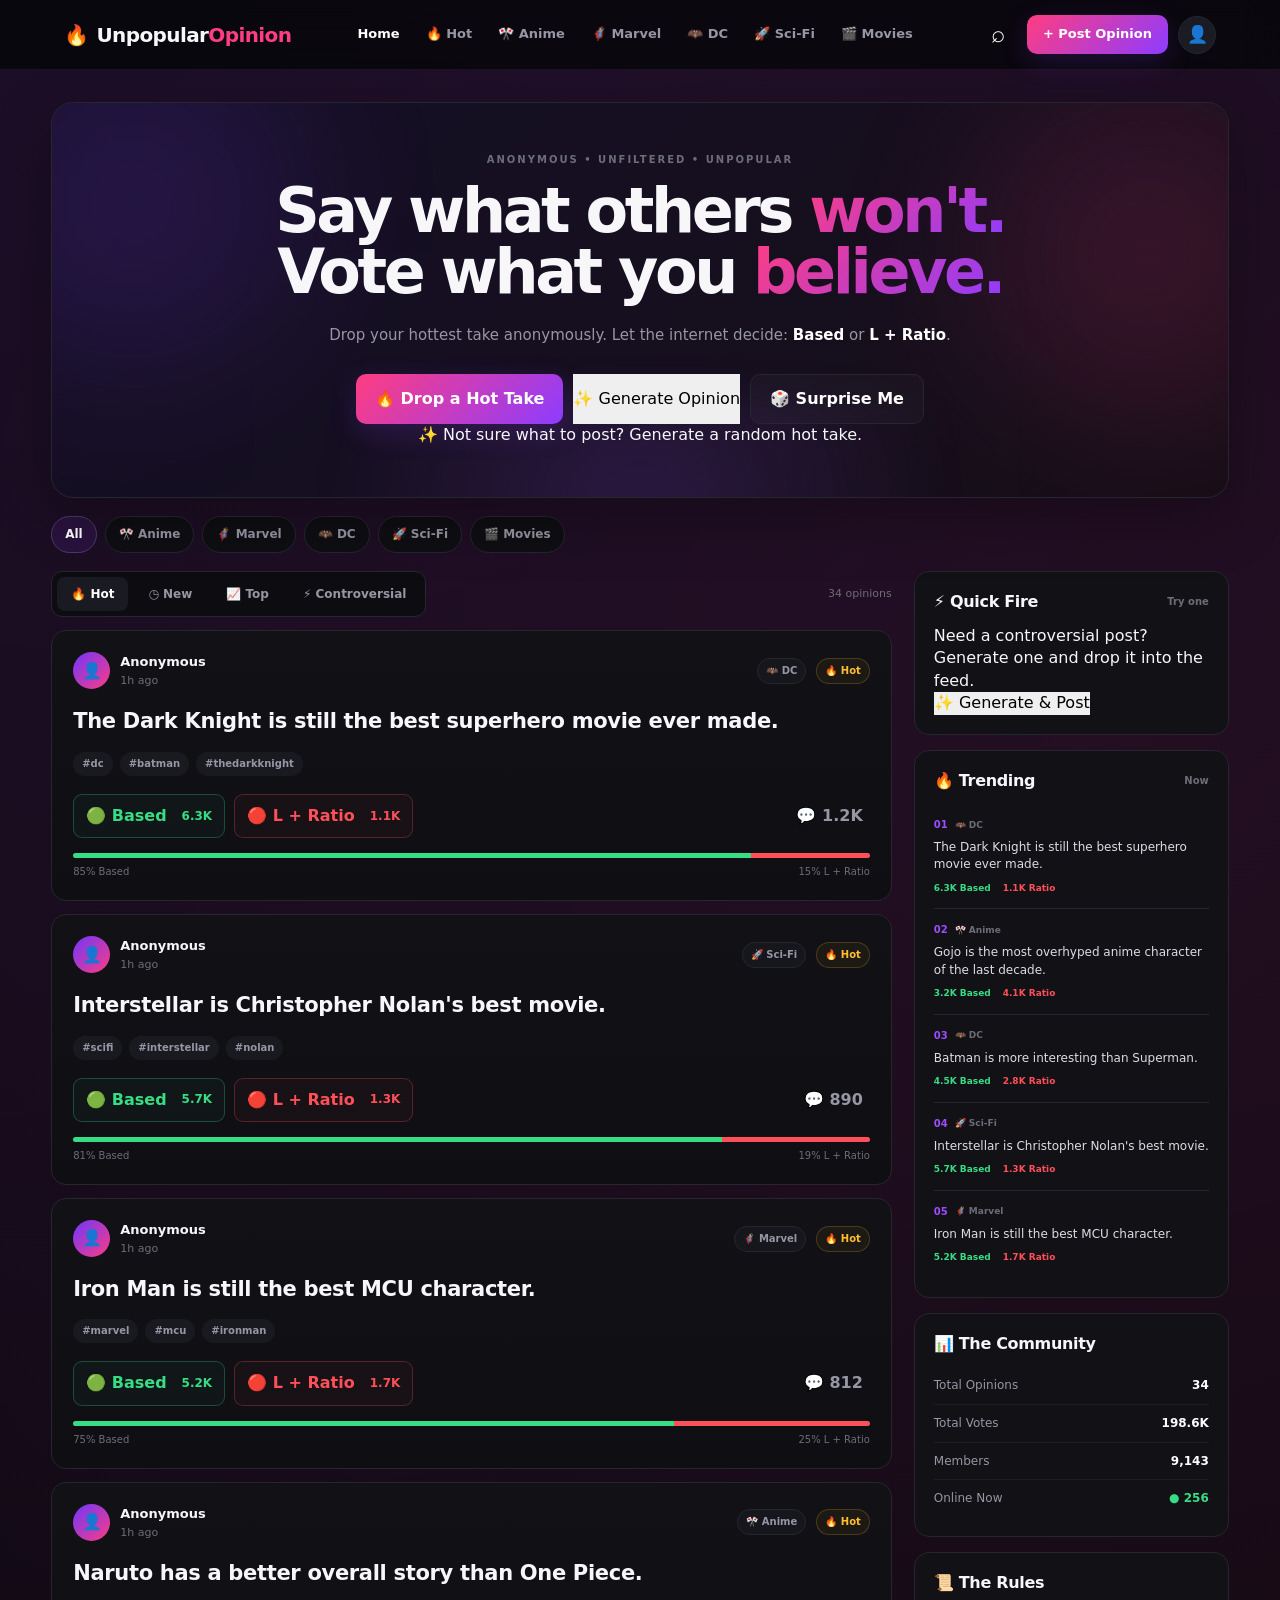
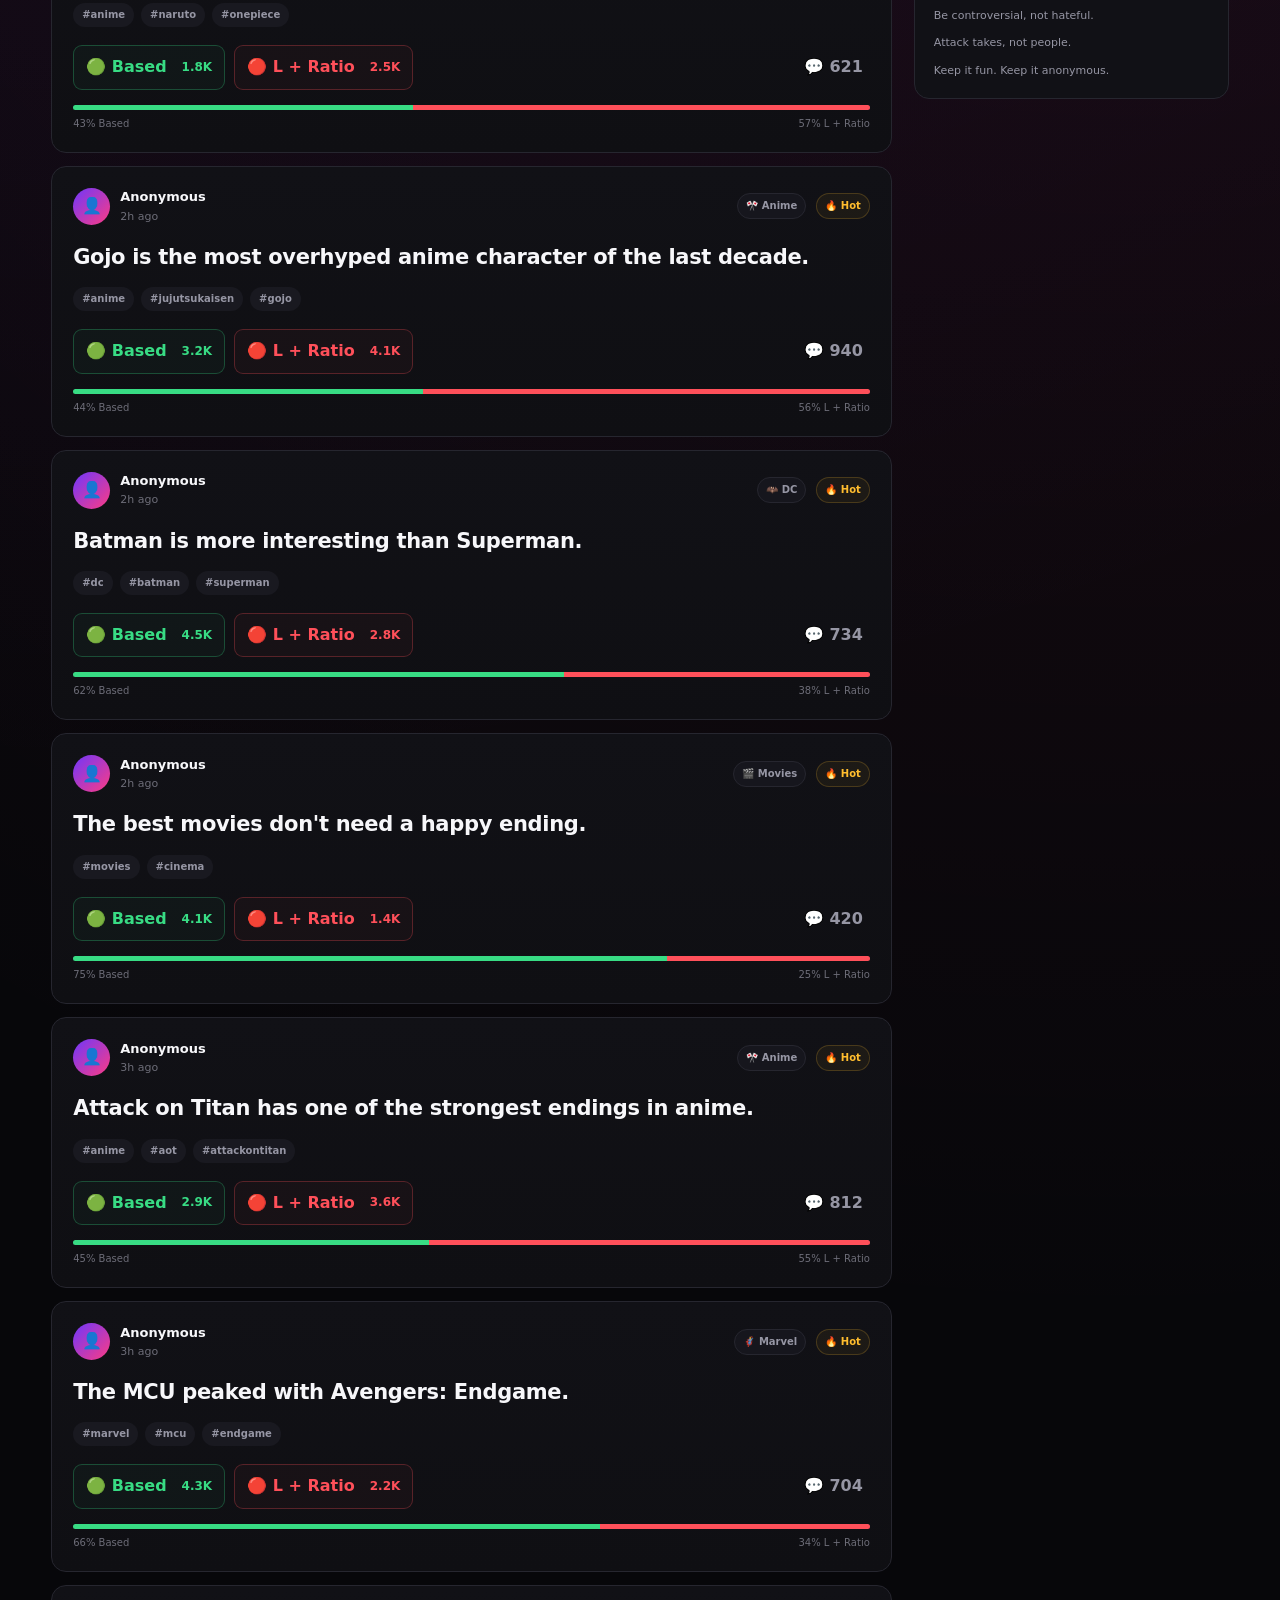
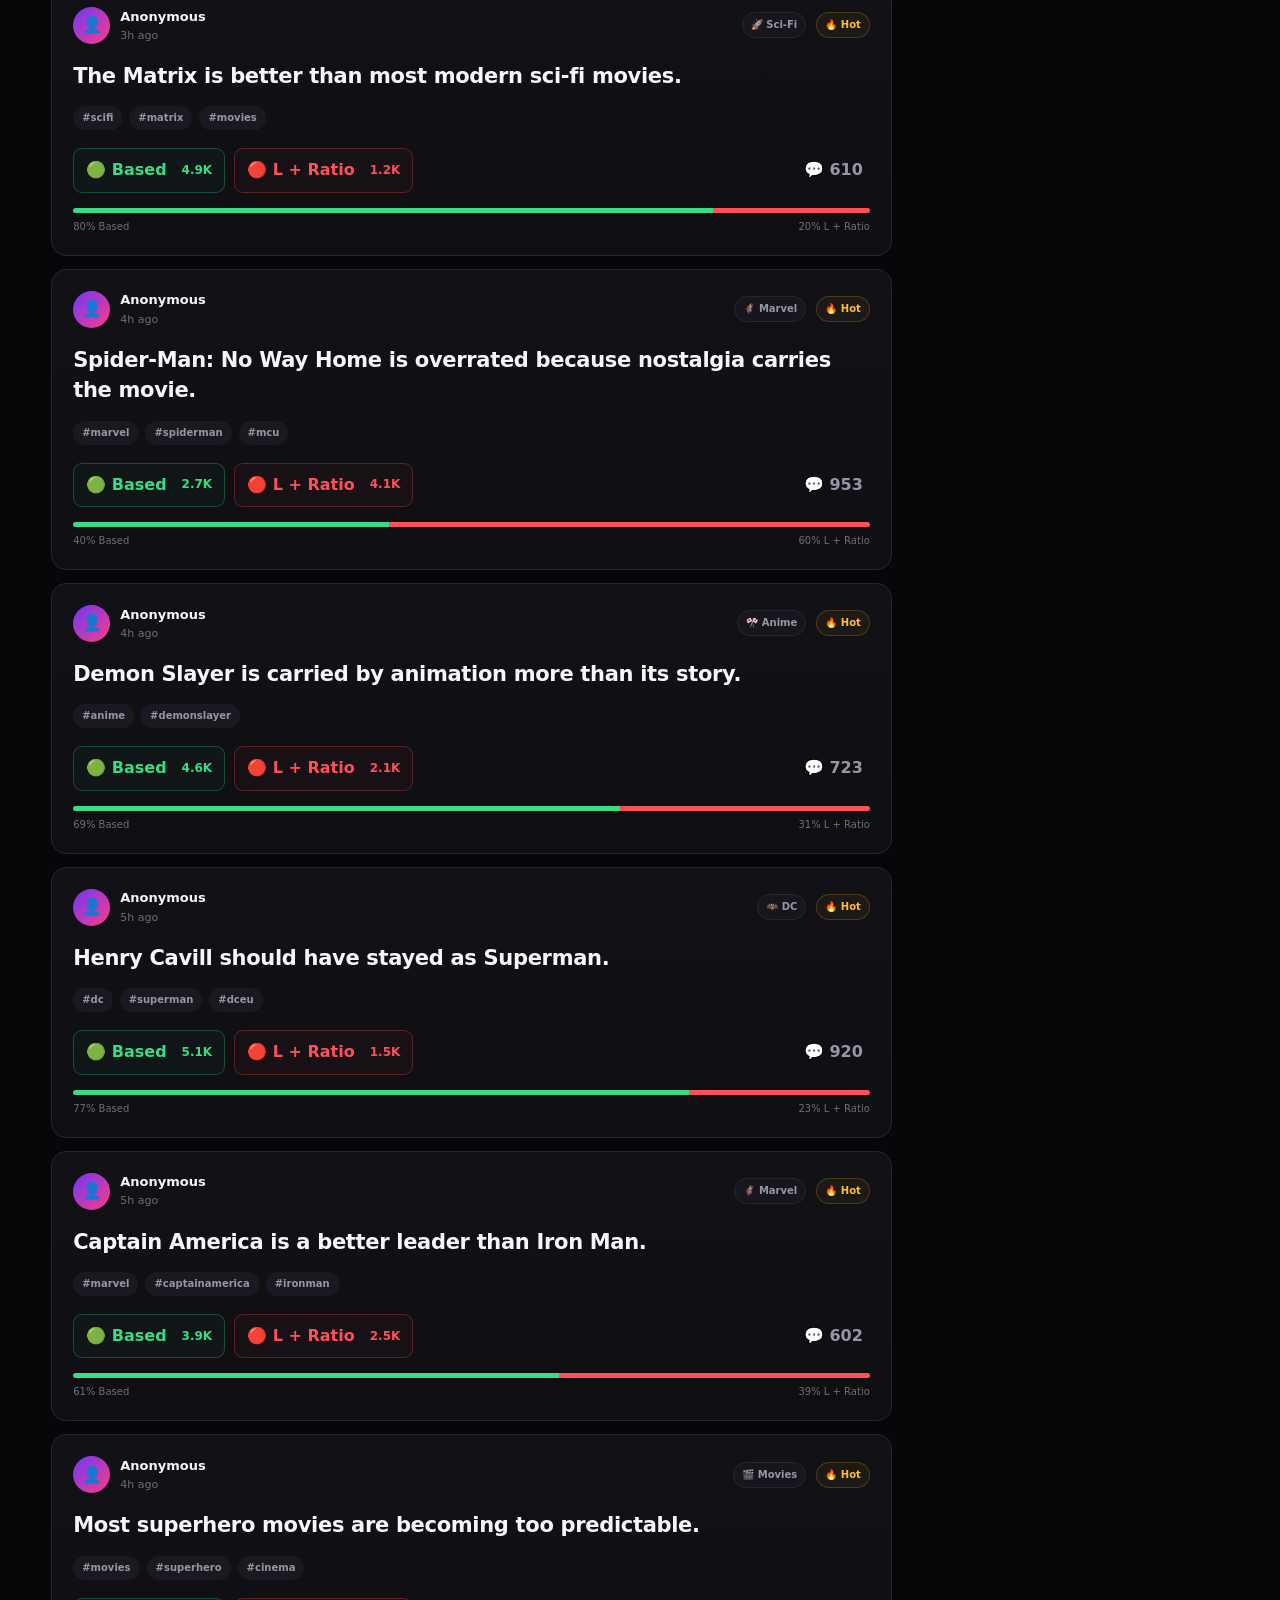
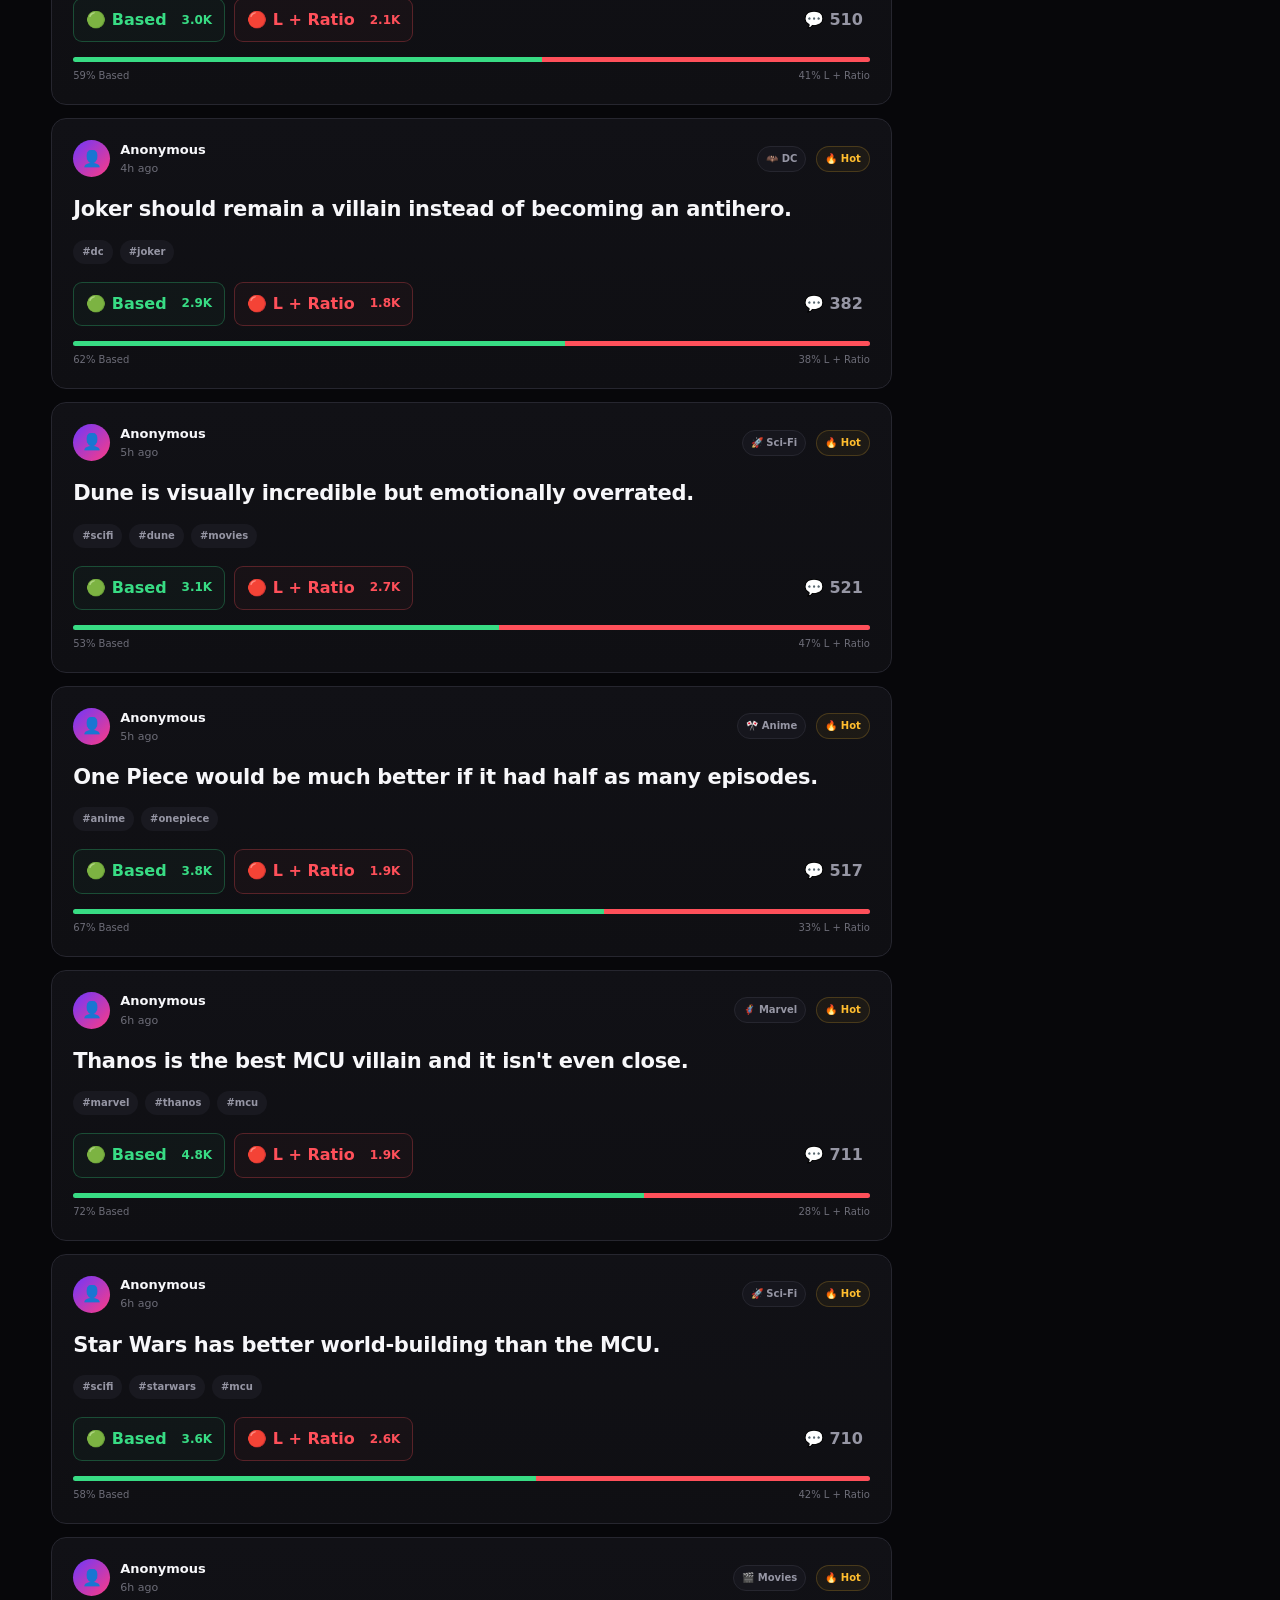
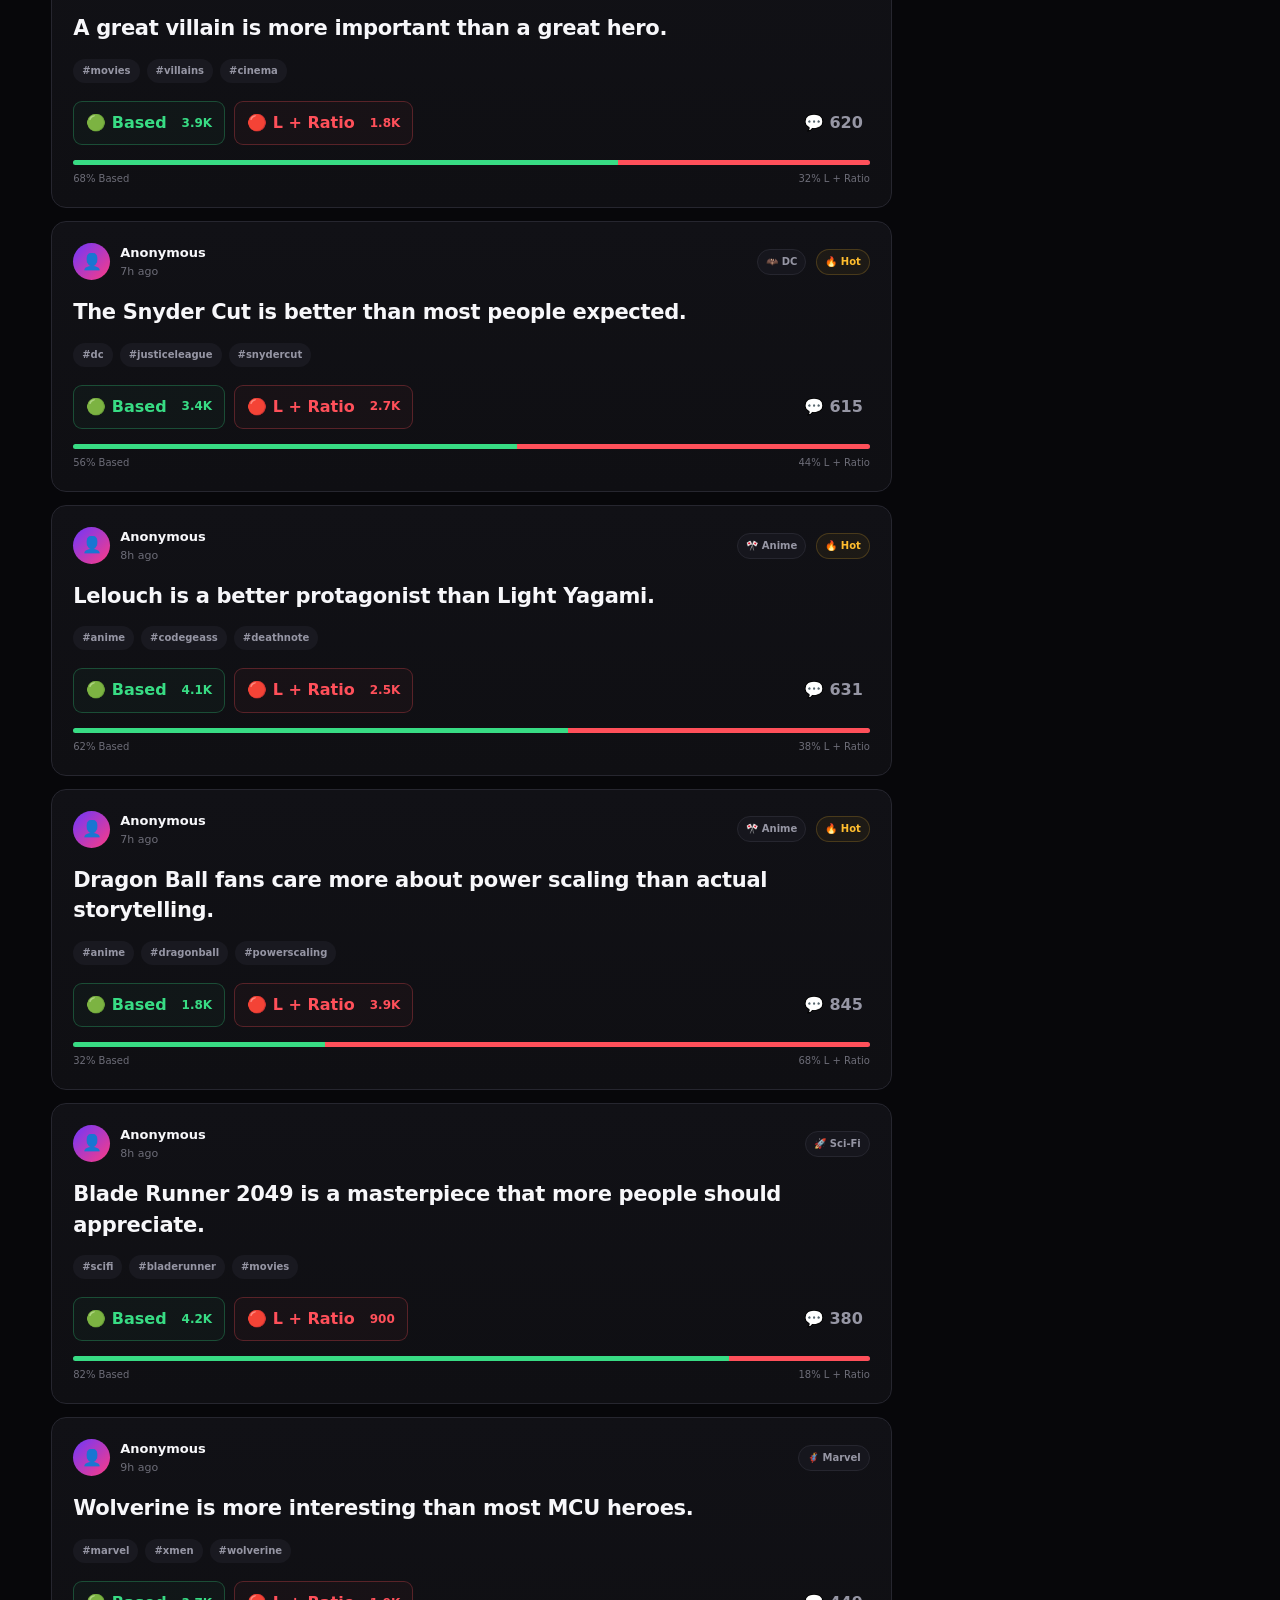
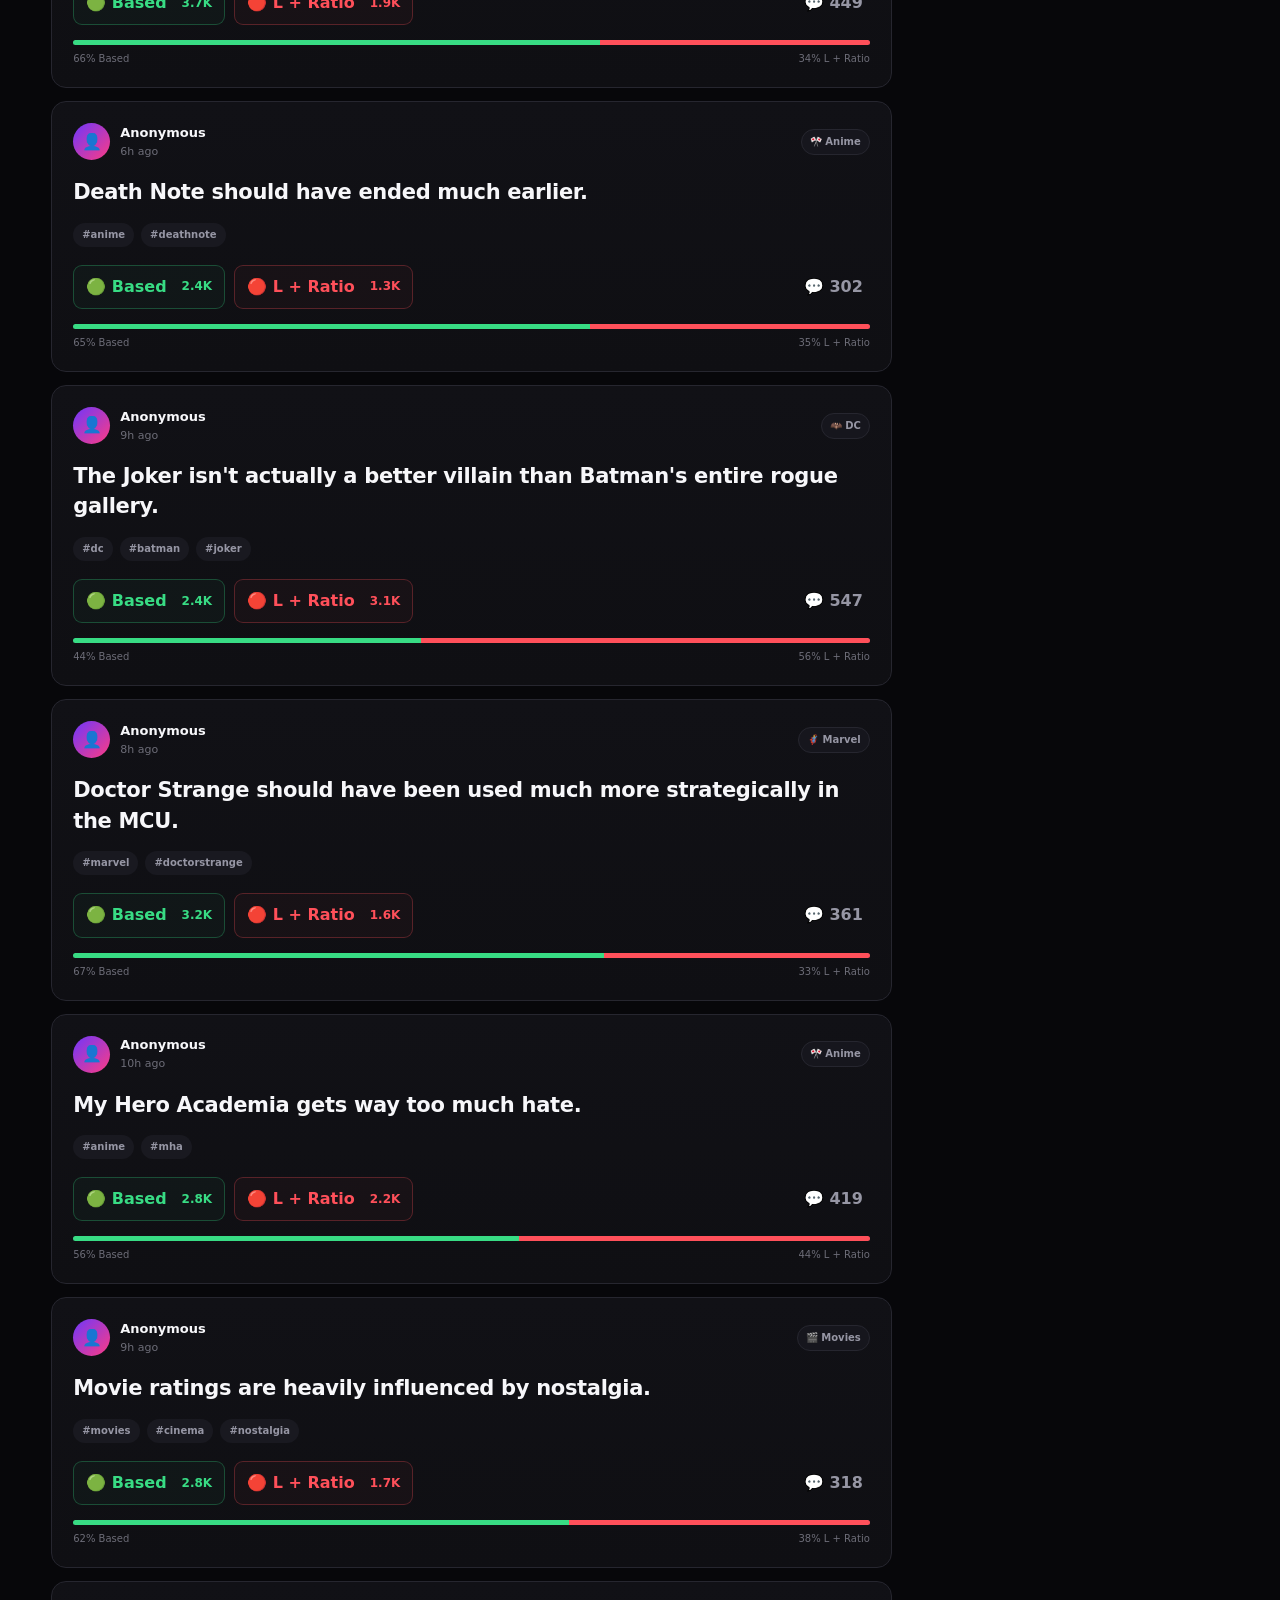
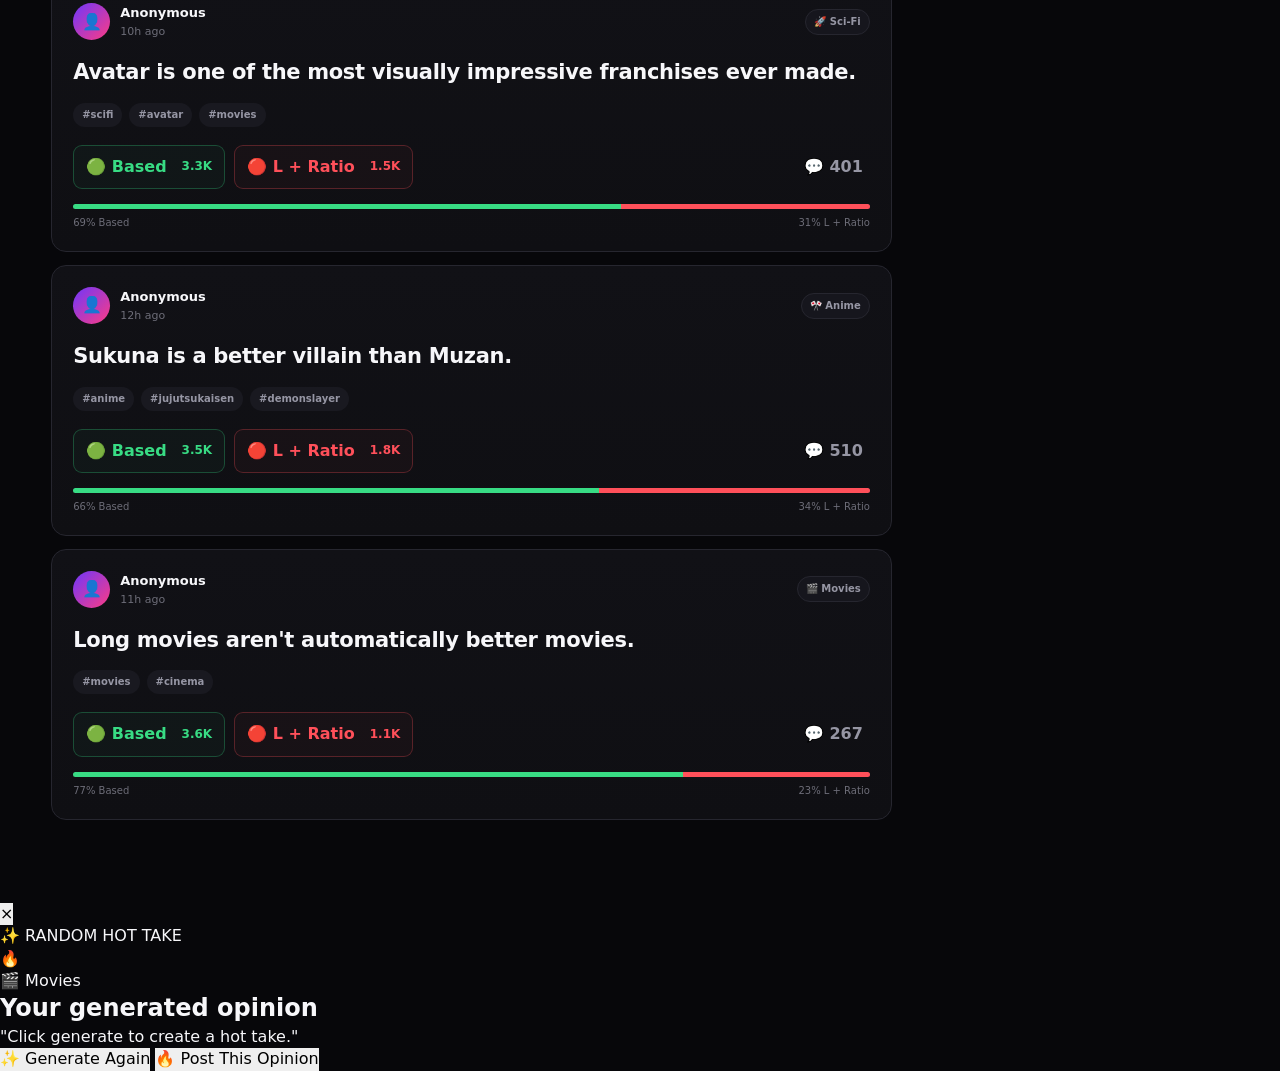
==== commit 6a270e4d: "Add files via upload" ====
--- a/index.html
+++ b/index.html
@@ -62,9 +62,9 @@
                     <button class="secondary-btn" type="button" onclick="randomOpinion()">🎲 Surprise Me</button>
                 </div>
 
-                <div class="generator-preview" id="generatorPreview">
-                    <span class="generator-label">AI-STYLE RANDOM TAKE</span>
-                    <span id="generatedOpinion">Click “Generate Opinion” and start a debate.</span>
+                <div class="generator-hint">
+                    <span>✨</span>
+                    <span>Not sure what to post? Generate a random hot take.</span>
                 </div>
             </div>
         </section>
@@ -103,7 +103,7 @@
 
                     <p class="quick-copy">Need a controversial post? Generate one and drop it into the feed.</p>
 
-                    <button class="quick-generate" type="button" onclick="generateAndPostOpinion()">
+                    <button class="quick-generate" type="button" id="generateAndPostBtn">
                         ✨ Generate & Post
                     </button>
                 </div>
@@ -149,6 +149,35 @@
             </aside>
         </div>
     </main>
+
+
+    <div class="generated-overlay" id="generatedOverlay" aria-hidden="true">
+        <div class="generated-modal" role="dialog" aria-modal="true" aria-labelledby="generatedTitle">
+            <button class="generated-close" type="button" onclick="closeGeneratedOpinion()" aria-label="Close">×</button>
+
+            <div class="generated-badge">✨ RANDOM HOT TAKE</div>
+
+            <div class="generated-icon" id="generatedIcon">🔥</div>
+
+            <div class="generated-category" id="generatedCategory">🎬 Movies</div>
+
+            <h2 id="generatedTitle">Your generated opinion</h2>
+
+            <blockquote id="generatedOpinion">
+                "Click generate to create a hot take."
+            </blockquote>
+
+            <div class="generated-actions">
+                <button class="generate-again-btn" type="button" onclick="generateOpinion()">
+                    ✨ Generate Again
+                </button>
+
+                <button class="post-generated-btn" type="button" onclick="postCurrentGenerated()">
+                    🔥 Post This Opinion
+                </button>
+            </div>
+        </div>
+    </div>
 
     <div class="modal-overlay" id="modal" aria-hidden="true">
         <div class="modal" role="dialog" aria-modal="true" aria-labelledby="modalTitle">
@@ -879,35 +908,119 @@
 
 
         const generatedOpinions = [
-            { text: "The villain usually has the more interesting character arc than the hero.", category: "movies", tags: ["movies", "villains", "cinema"] },
-            { text: "A great anime does not need 100+ episodes to be memorable.", category: "anime", tags: ["anime", "opinion"] },
-            { text: "Batman works better without superpowers because his limitations make him interesting.", category: "dc", tags: ["dc", "batman"] },
-            { text: "The MCU became less exciting when every movie started feeling connected to ten other movies.", category: "marvel", tags: ["marvel", "mcu"] },
-            { text: "Interstellar is better experienced for its atmosphere than for its plot.", category: "scifi", tags: ["scifi", "interstellar"] },
-            { text: "The best Spider-Man story is usually the one that focuses on Peter Parker, not the multiverse.", category: "marvel", tags: ["marvel", "spiderman"] },
-            { text: "Anime fans argue more about power scaling than they do about writing.", category: "anime", tags: ["anime", "powerscaling"] },
-            { text: "A two-hour movie with perfect pacing is better than a three-hour movie with one amazing scene.", category: "movies", tags: ["movies", "cinema"] },
-            { text: "Joker is most effective when the story does not try too hard to explain him.", category: "dc", tags: ["dc", "joker"] },
-            { text: "Sci-fi is at its best when the technology creates the problem instead of solving it.", category: "scifi", tags: ["scifi", "movies"] },
-            { text: "The first season of a series is often better because writers have not started playing it safe yet.", category: "movies", tags: ["movies", "tv"] },
-            { text: "A show's ending can be imperfect and the series can still be great overall.", category: "anime", tags: ["anime", "series"] }
+            { text: "Naruto has a better overall story than One Piece.", category: "anime", tags: ["anime", "naruto", "onepiece"] },
+            { text: "Gojo is the most overhyped anime character of the last decade.", category: "anime", tags: ["anime", "gojo", "jujutsukaisen"] },
+            { text: "Demon Slayer is carried more by animation than storytelling.", category: "anime", tags: ["anime", "demonslayer"] },
+            { text: "Iron Man is still the best MCU character.", category: "marvel", tags: ["marvel", "mcu", "ironman"] },
+            { text: "Spider-Man: No Way Home is heavily carried by nostalgia.", category: "marvel", tags: ["marvel", "spiderman"] },
+            { text: "The Dark Knight is still the best superhero movie ever made.", category: "dc", tags: ["dc", "batman"] },
+            { text: "Batman is more interesting than Superman.", category: "dc", tags: ["dc", "batman", "superman"] },
+            { text: "Interstellar is Christopher Nolan's best movie.", category: "scifi", tags: ["scifi", "interstellar", "nolan"] },
+            { text: "Star Wars has better world-building than the MCU.", category: "scifi", tags: ["scifi", "starwars", "mcu"] },
+            { text: "A great villain is more important than a great hero.", category: "movies", tags: ["movies", "villains", "cinema"] },
+            { text: "Long movies are not automatically better movies.", category: "movies", tags: ["movies", "cinema"] },
+            { text: "Most superhero movies are becoming too predictable.", category: "movies", tags: ["movies", "superhero", "cinema"] }
         ];
 
+        let currentGenerated = null;
+
+        function pickGeneratedOpinion() {
+            return generatedOpinions[Math.floor(Math.random() * generatedOpinions.length)];
+        }
+
+        function getGeneratedIcon(category) {
+            const icons = {
+                anime: "🎌",
+                marvel: "🦸",
+                dc: "🦇",
+                scifi: "🚀",
+                movies: "🎬"
+            };
+            return icons[category] || "🔥";
+        }
+
         function generateOpinion() {
-            const pick = generatedOpinions[Math.floor(Math.random() * generatedOpinions.length)];
-            document.getElementById("generatedOpinion").textContent = pick.text;
-
-            const preview = document.getElementById("generatorPreview");
-            preview.classList.remove("pulse");
-            void preview.offsetWidth;
-            preview.classList.add("pulse");
-
-            showToast("New hot take generated ✨");
+            currentGenerated = pickGeneratedOpinion();
+
+            const opinion = document.getElementById("generatedOpinion");
+            const category = document.getElementById("generatedCategory");
+            const icon = document.getElementById("generatedIcon");
+
+            opinion.textContent = `"${currentGenerated.text}"`;
+            category.textContent = getCategoryLabel(currentGenerated.category);
+            icon.textContent = getGeneratedIcon(currentGenerated.category);
+
+            const overlay = document.getElementById("generatedOverlay");
+            overlay.classList.add("show");
+            overlay.setAttribute("aria-hidden", "false");
+            document.body.classList.add("modal-open");
+
+            requestAnimationFrame(() => {
+                document.querySelector(".generated-modal")?.classList.add("pop");
+            });
+        }
+
+        function closeGeneratedOpinion() {
+            const overlay = document.getElementById("generatedOverlay");
+            const modal = document.querySelector(".generated-modal");
+
+            modal?.classList.remove("pop");
+            overlay.classList.remove("show");
+            overlay.setAttribute("aria-hidden", "true");
+            document.body.classList.remove("modal-open");
+        }
+
+        function postCurrentGenerated() {
+            if (!currentGenerated) return;
+
+            const newPost = {
+                id: Date.now(),
+                text: currentGenerated.text,
+                tags: [...currentGenerated.tags],
+                based: 0,
+                ratio: 0,
+                comments: 0,
+                hours: 0
+            };
+
+            posts.unshift(newPost);
+            savePosts();
+
+            selectedCategory = currentGenerated.category;
+            selectedSort = "new";
+
+            document.querySelectorAll(".nav-links a").forEach(el => el.classList.remove("active"));
+            document.querySelectorAll(".category-chip").forEach(el => el.classList.remove("active"));
+
+            const categoryChip = document.querySelector(
+                `.category-chip[data-category="${currentGenerated.category}"]`
+            );
+            if (categoryChip) categoryChip.classList.add("active");
+
+            document.querySelectorAll(".filter").forEach(el => el.classList.remove("active"));
+            const newFilter = document.querySelector('.filter[data-sort="new"]');
+            if (newFilter) newFilter.classList.add("active");
+
+            refresh();
+            closeGeneratedOpinion();
+            showToast("Generated opinion posted anonymously 🔥");
+
+            setTimeout(() => {
+                const firstCard = document.querySelector(".post-card");
+                if (firstCard) {
+                    firstCard.scrollIntoView({ behavior: "smooth", block: "center" });
+                    firstCard.classList.add("flash");
+                    setTimeout(() => firstCard.classList.remove("flash"), 1200);
+                }
+            }, 100);
         }
 
         function generateAndPostOpinion() {
-            const pick = generatedOpinions[Math.floor(Math.random() * generatedOpinions.length)];
-
+            currentGenerated = pickGeneratedOpinion();
+            postGeneratedDirectly(currentGenerated);
+        }
+
+        function postGeneratedDirectly(pick) {
             const newPost = {
                 id: Date.now(),
                 text: pick.text,
@@ -927,7 +1040,9 @@
             document.querySelectorAll(".nav-links a").forEach(el => el.classList.remove("active"));
             document.querySelectorAll(".category-chip").forEach(el => el.classList.remove("active"));
 
-            const categoryChip = document.querySelector(`.category-chip[data-category="${pick.category}"]`);
+            const categoryChip = document.querySelector(
+                `.category-chip[data-category="${pick.category}"]`
+            );
             if (categoryChip) categoryChip.classList.add("active");
 
             document.querySelectorAll(".filter").forEach(el => el.classList.remove("active"));
@@ -936,11 +1051,6 @@
 
             refresh();
             showToast("Generated opinion posted anonymously 🔥");
-
-            setTimeout(() => {
-                const firstCard = document.querySelector(".post-card");
-                if (firstCard) firstCard.scrollIntoView({ behavior: "smooth", block: "center" });
-            }, 80);
         }
 
         function showToast(message) {
@@ -961,7 +1071,15 @@
         document.addEventListener("keydown", (event) => {
             if (event.key === "Escape") {
                 closeModal();
+                closeGeneratedOpinion();
                 document.getElementById("searchPanel").classList.remove("show");
+            }
+        });
+        document.getElementById("generateAndPostBtn")?.addEventListener("click", generateAndPostOpinion);
+
+        document.getElementById("generatedOverlay")?.addEventListener("click", (event) => {
+            if (event.target.id === "generatedOverlay") {
+                closeGeneratedOpinion();
             }
         });
 
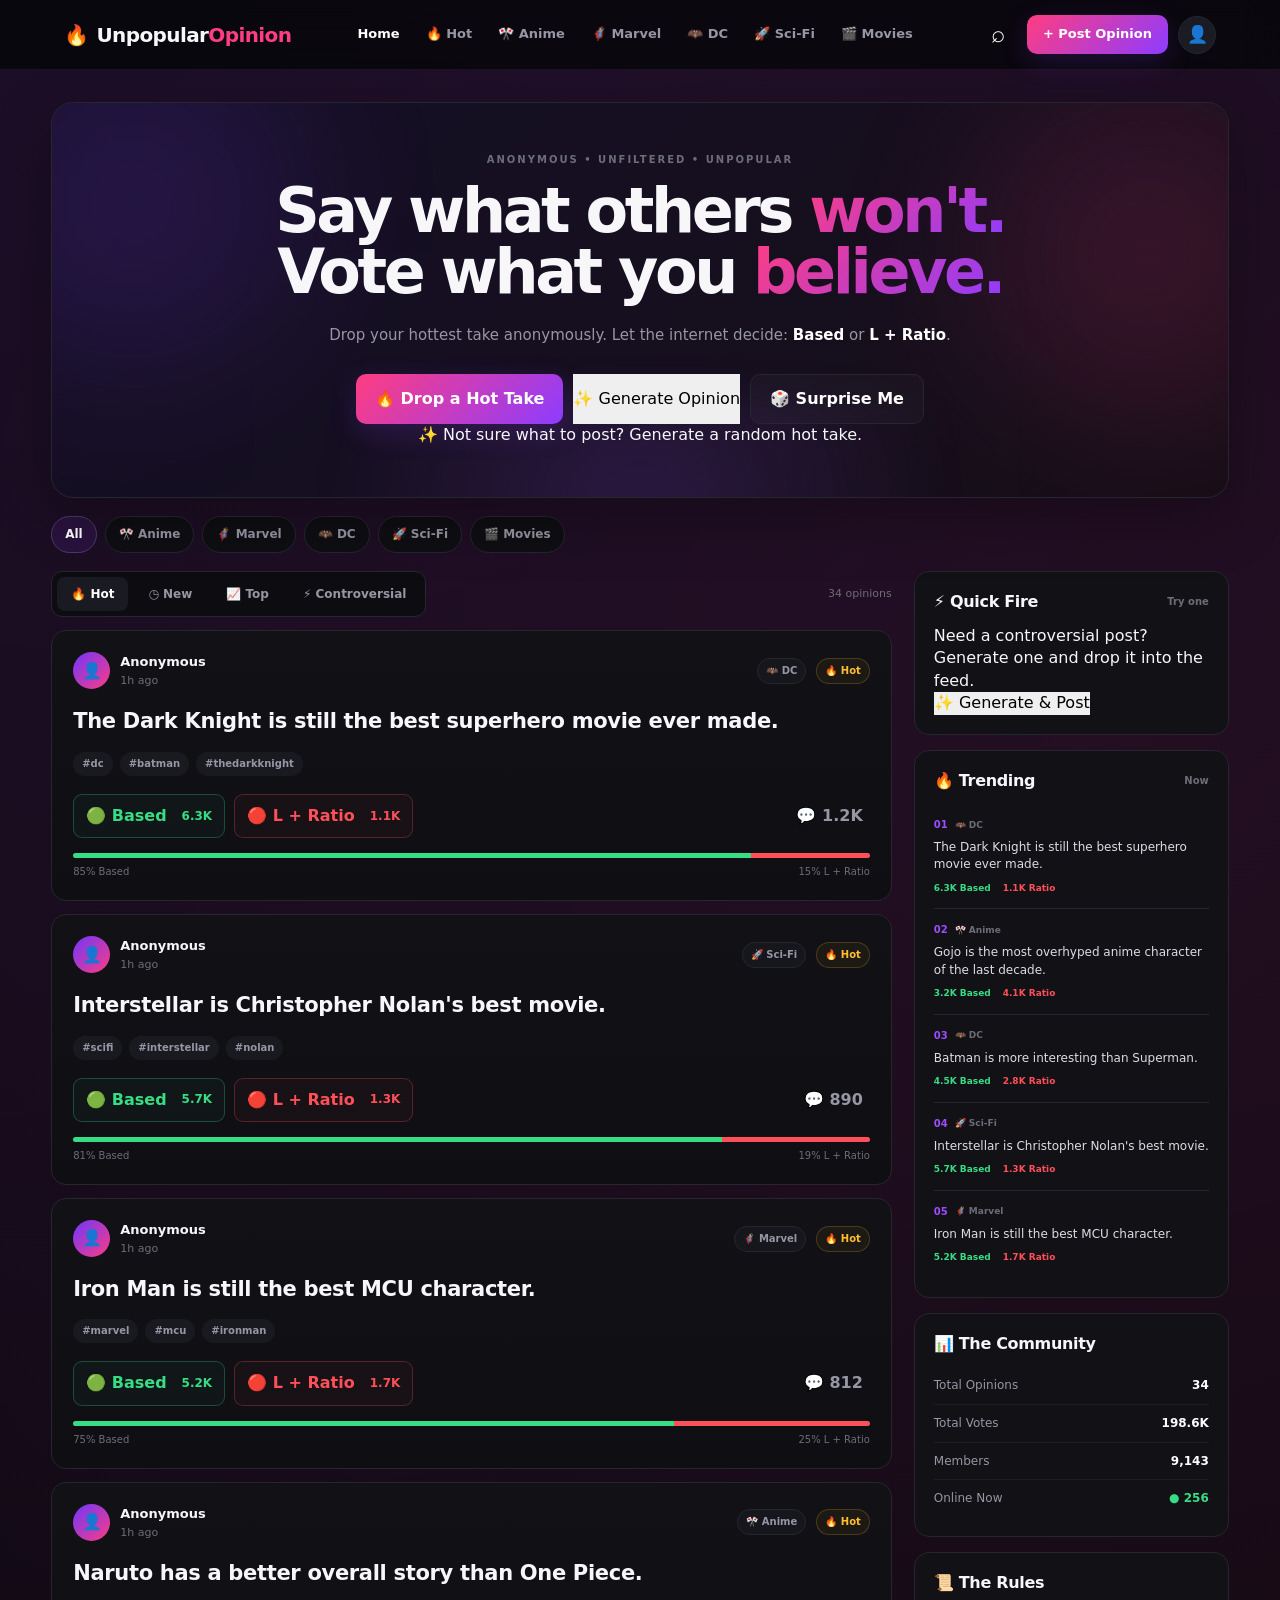
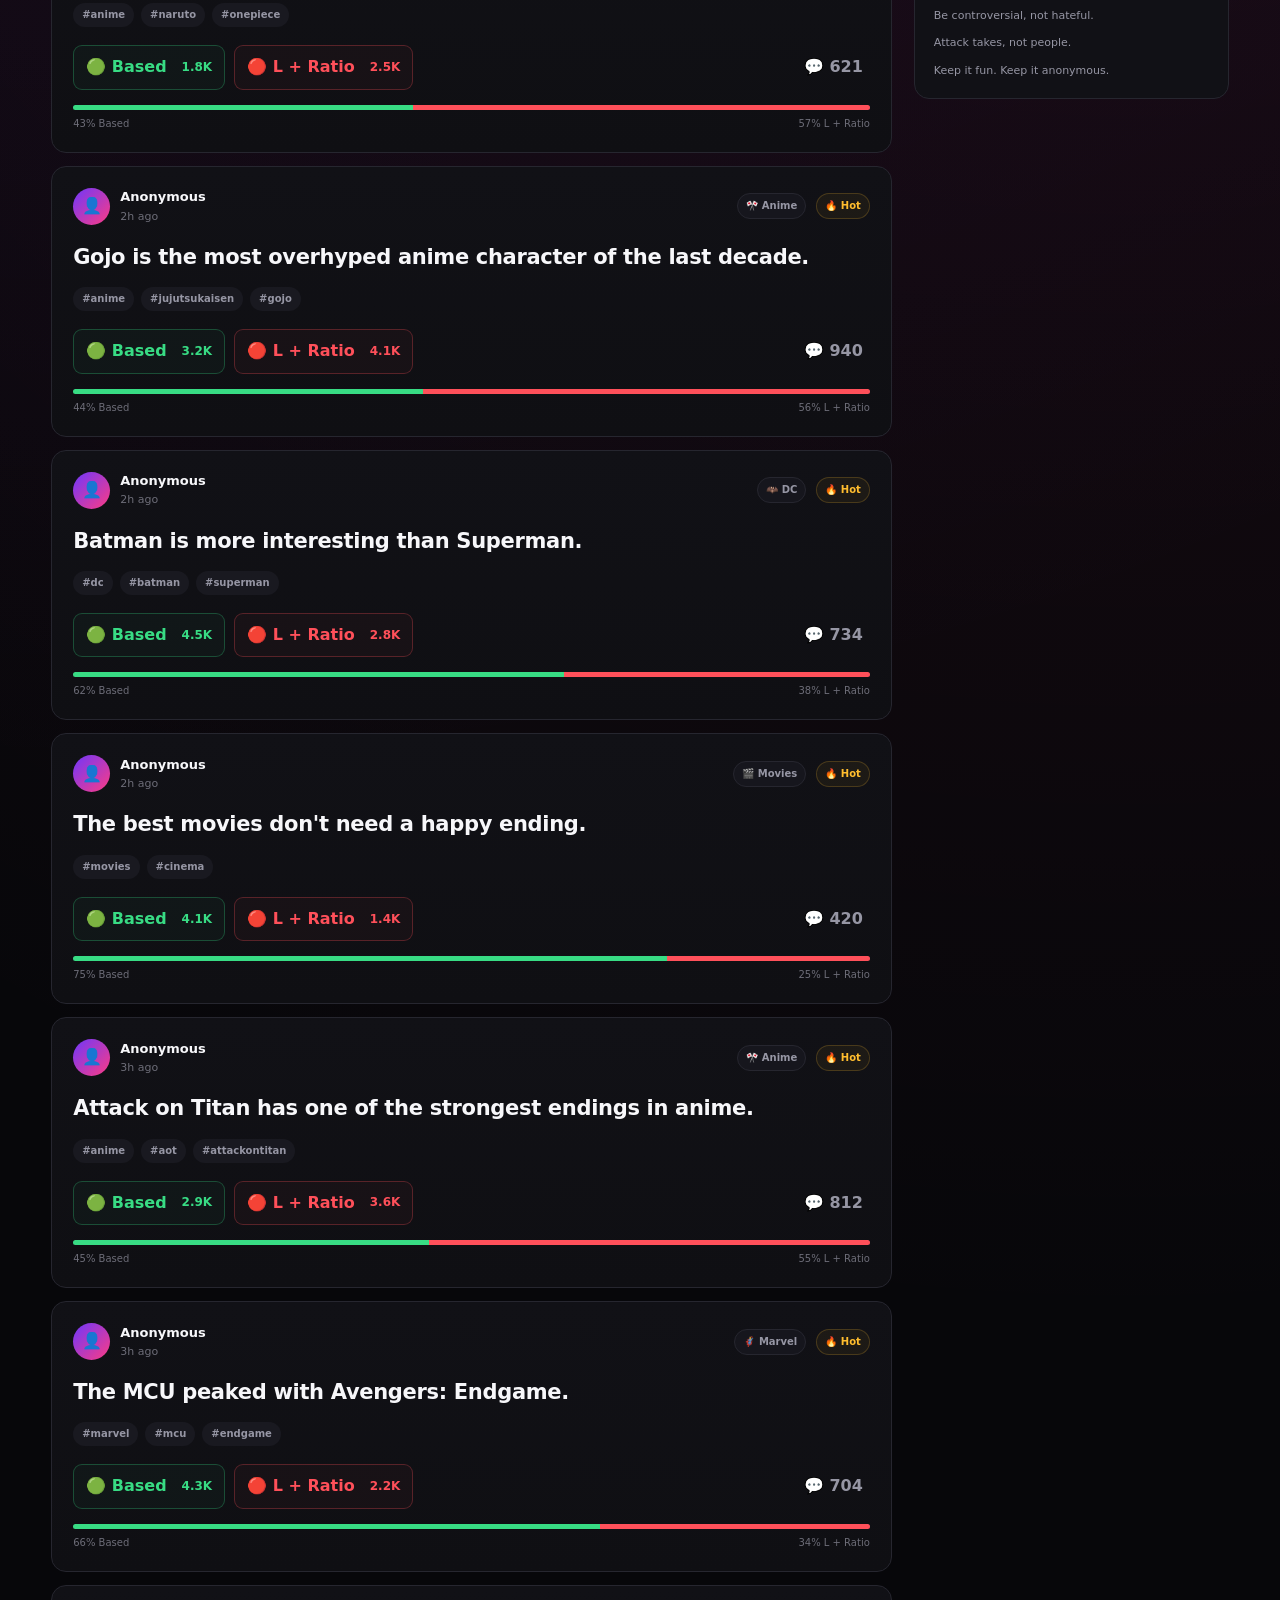
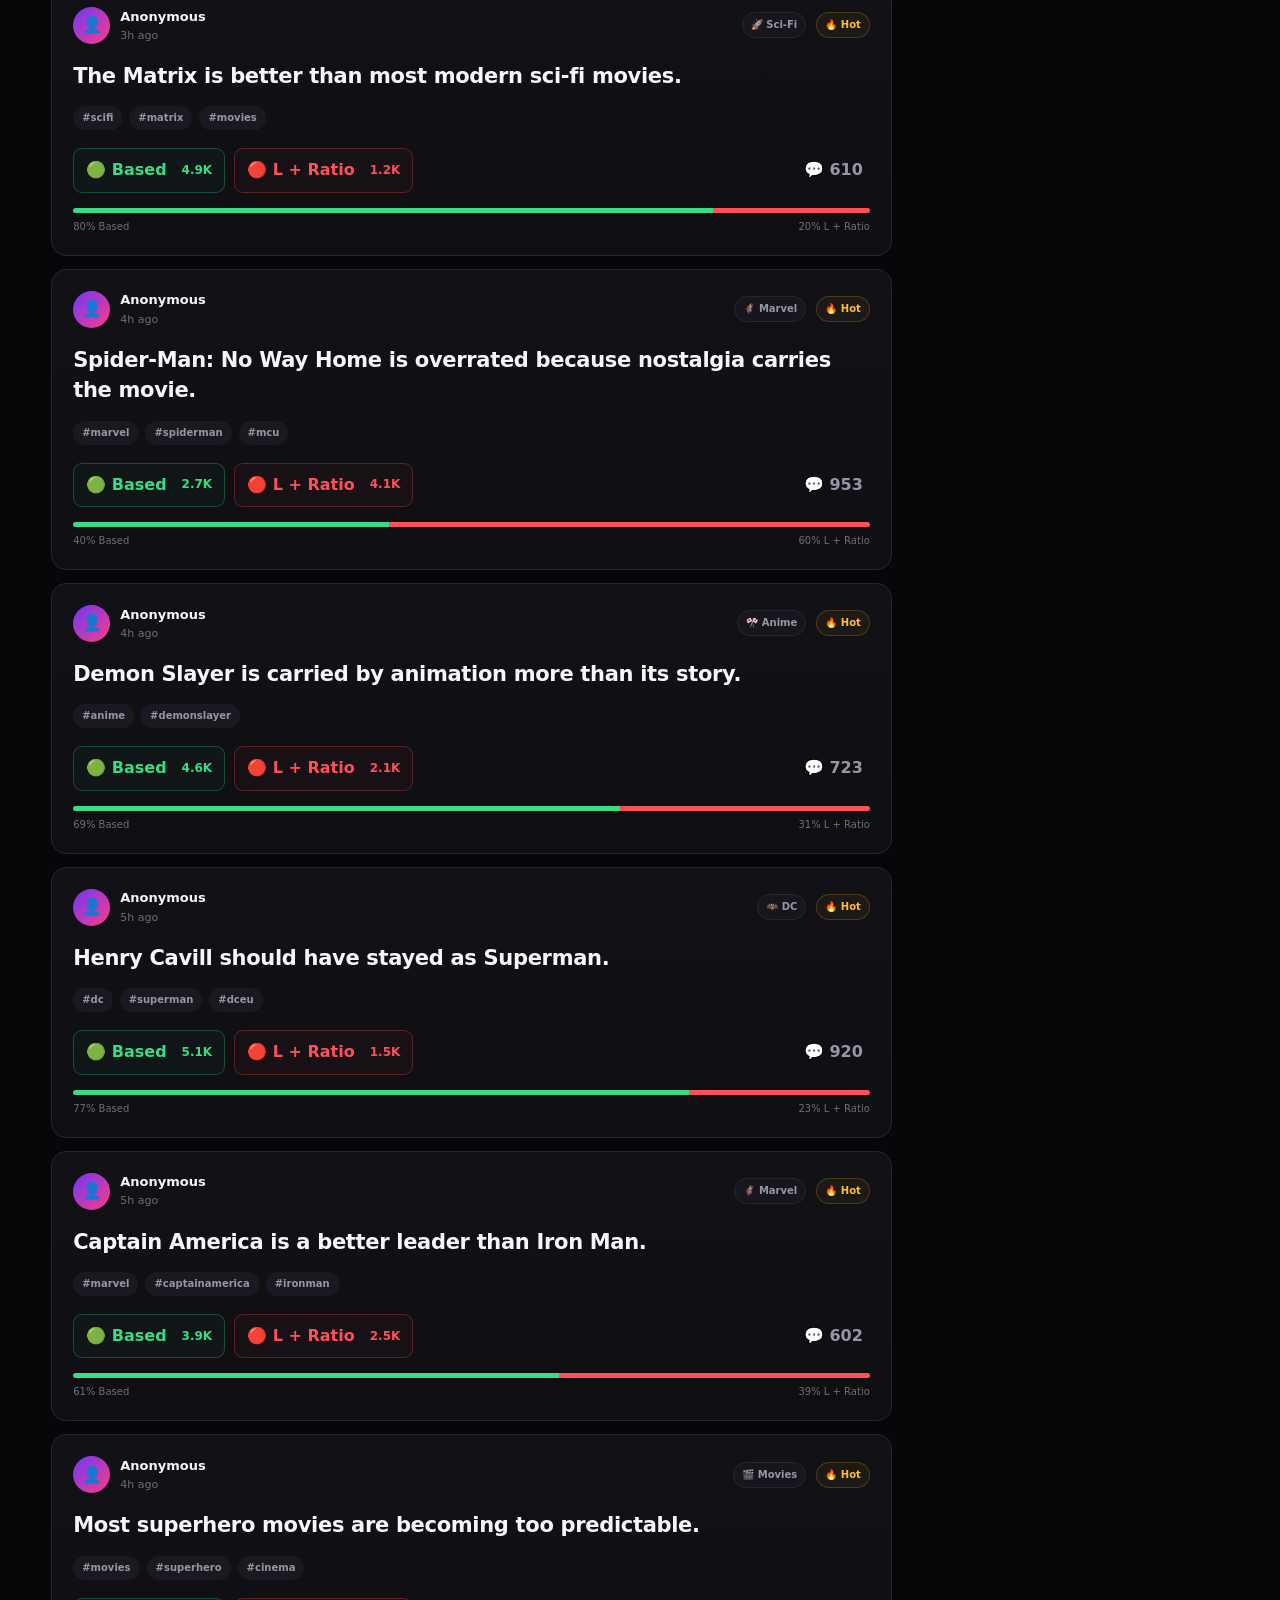
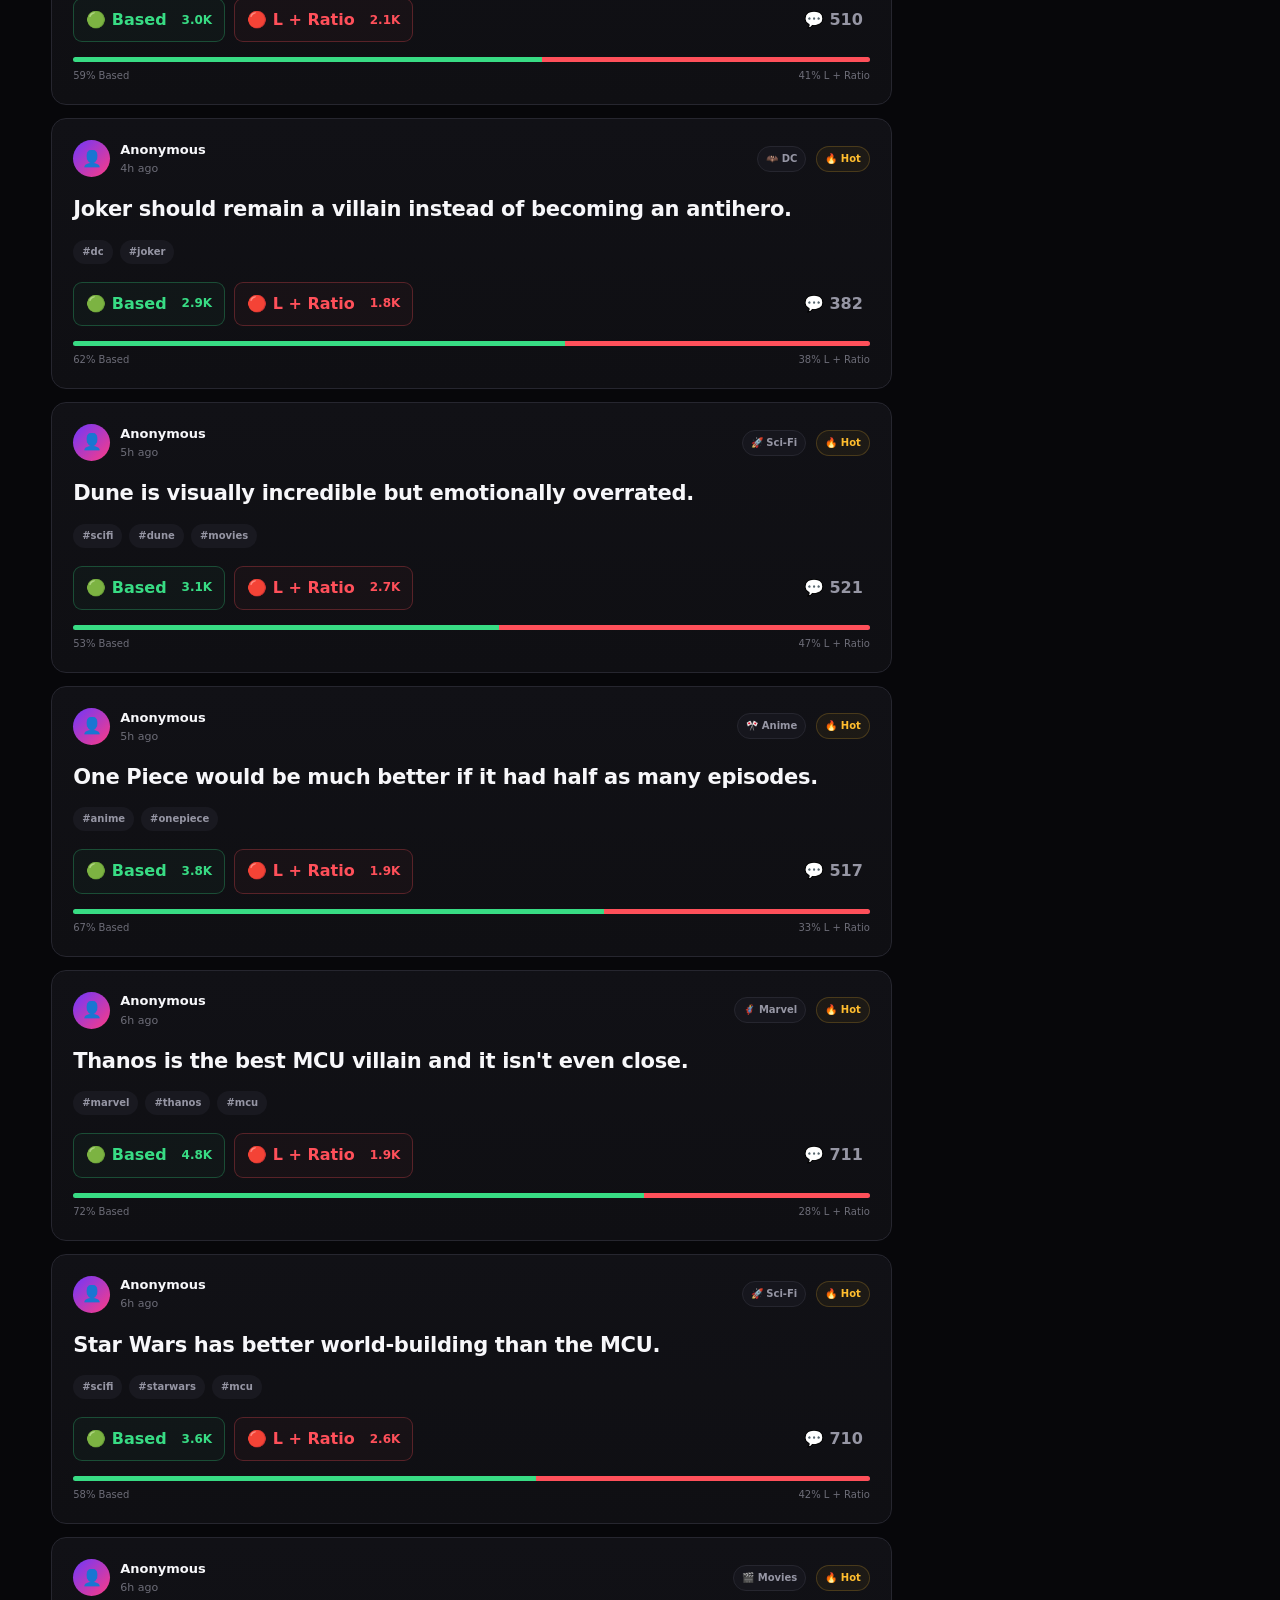
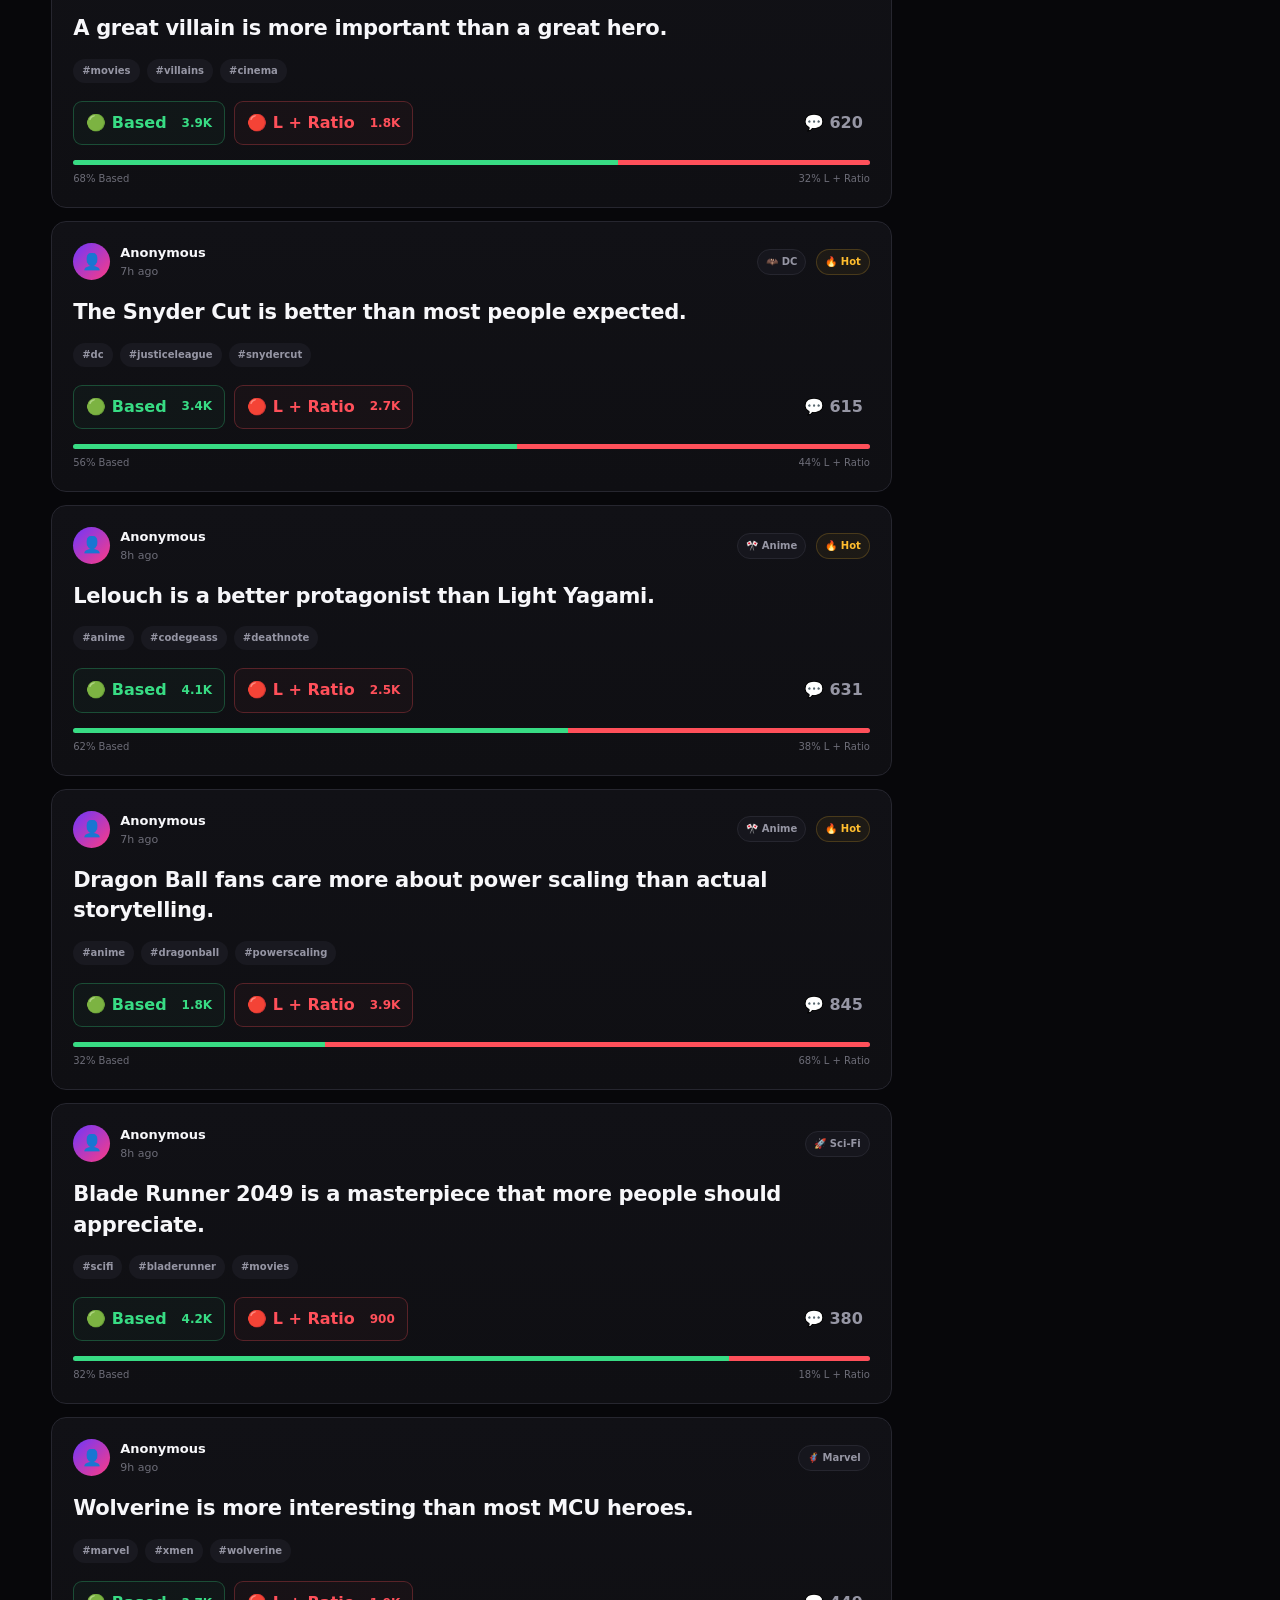
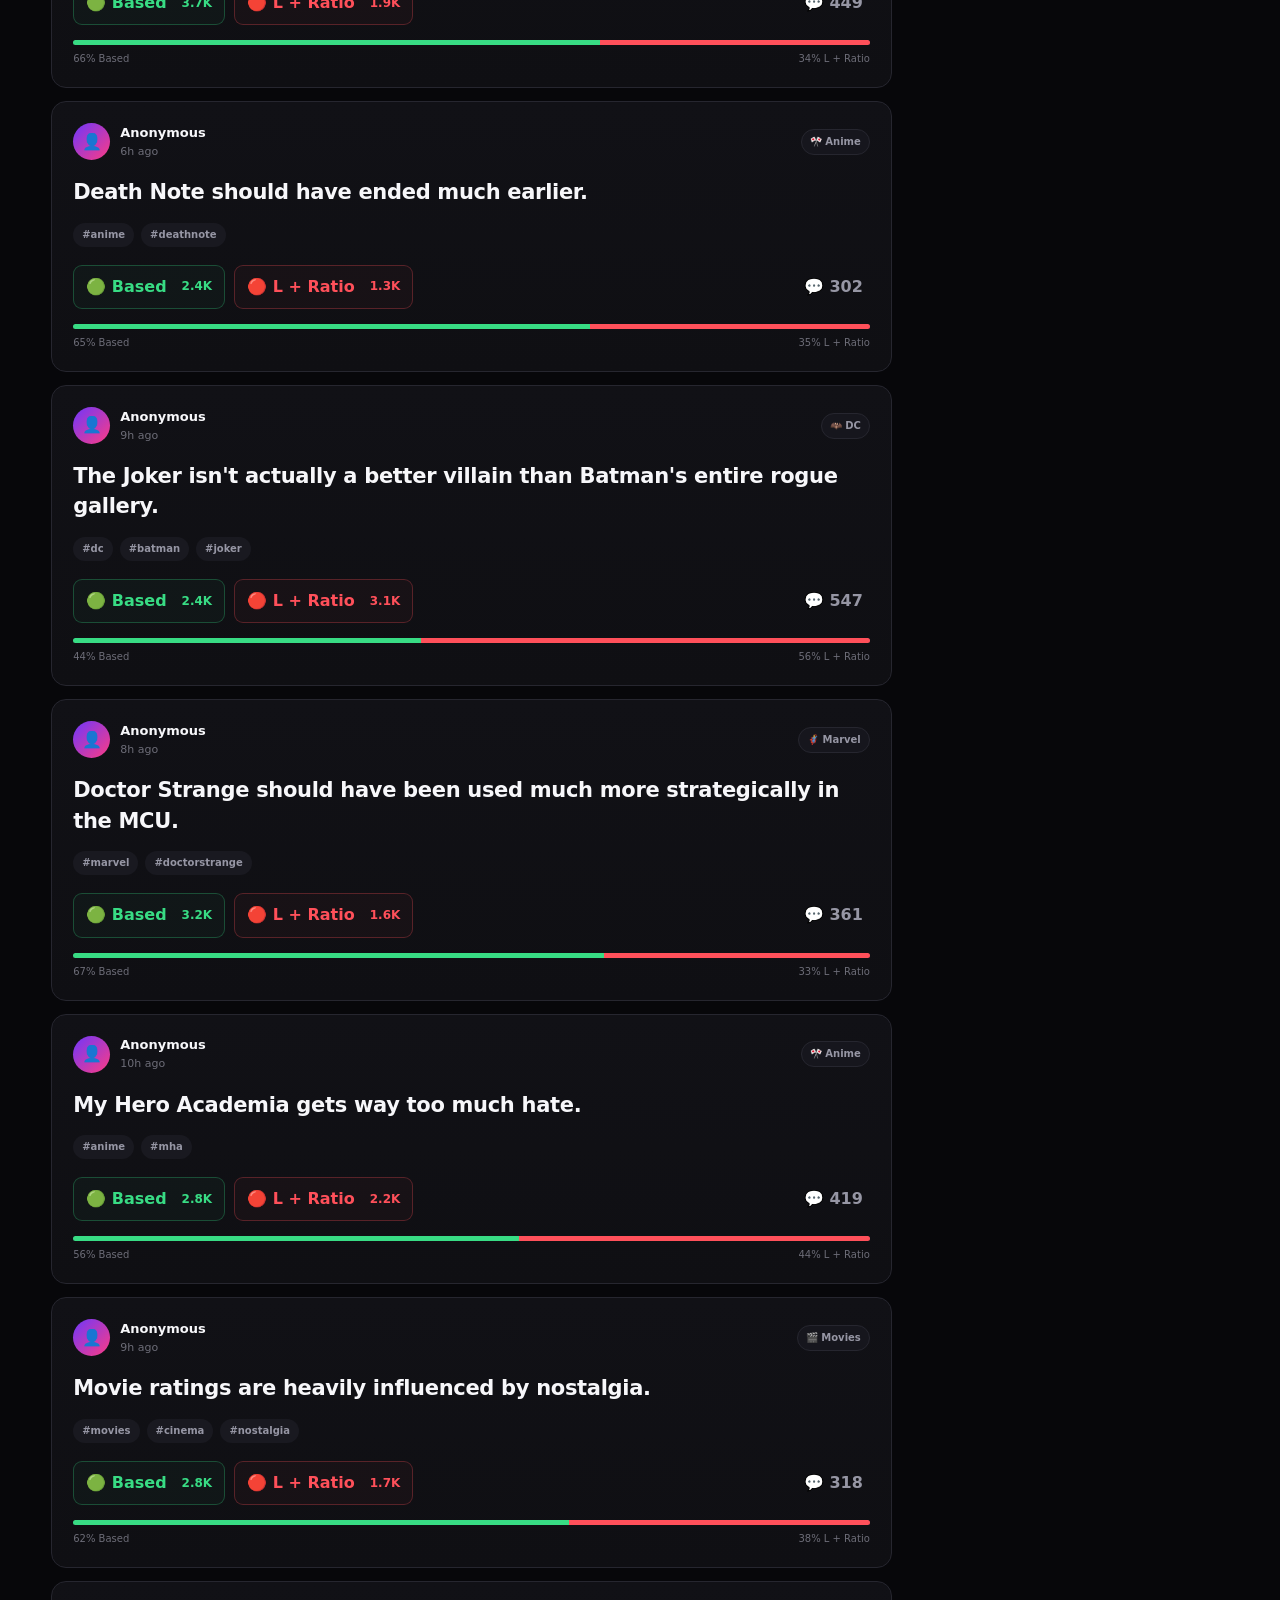
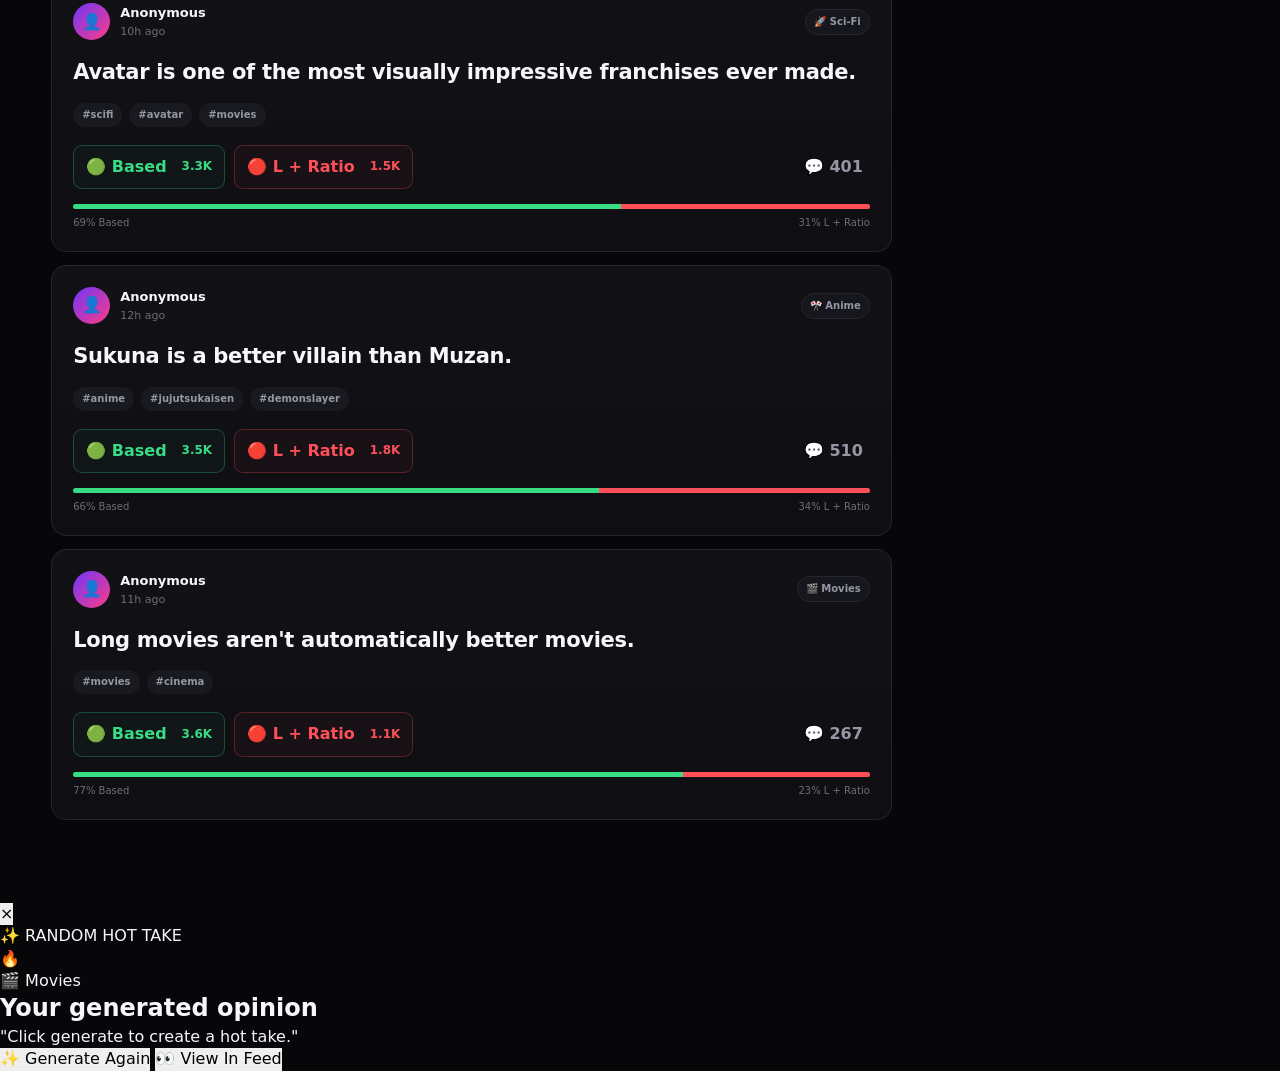
==== commit 88ddfcee: "Add files via upload" ====
--- a/index.html
+++ b/index.html
@@ -172,8 +172,8 @@
                     ✨ Generate Again
                 </button>
 
-                <button class="post-generated-btn" type="button" onclick="postCurrentGenerated()">
-                    🔥 Post This Opinion
+                <button class="post-generated-btn" type="button" onclick="closeGeneratedAndShowPost()">
+                    👀 View In Feed
                 </button>
             </div>
         </div>
@@ -942,22 +942,66 @@
         function generateOpinion() {
             currentGenerated = pickGeneratedOpinion();
 
+            const newPost = {
+                id: Date.now(),
+                text: currentGenerated.text,
+                tags: [...currentGenerated.tags],
+                based: 0,
+                ratio: 0,
+                comments: 0,
+                hours: 0
+            };
+
+            // Automatically add the generated opinion to the main feed.
+            posts.unshift(newPost);
+            savePosts();
+
+            // Keep the feed focused on newly generated content.
+            selectedCategory = currentGenerated.category;
+            selectedSort = "new";
+
+            document.querySelectorAll(".nav-links a").forEach(el => el.classList.remove("active"));
+            document.querySelectorAll(".category-chip").forEach(el => el.classList.remove("active"));
+
+            const categoryChip = document.querySelector(
+                `.category-chip[data-category="${currentGenerated.category}"]`
+            );
+            if (categoryChip) categoryChip.classList.add("active");
+
+            document.querySelectorAll(".filter").forEach(el => el.classList.remove("active"));
+            const newFilter = document.querySelector('.filter[data-sort="new"]');
+            if (newFilter) newFilter.classList.add("active");
+
+            // Refresh the feed immediately so the generated opinion appears
+            // with all the other opinions.
+            refresh();
+
+            // Fill and open the popup.
             const opinion = document.getElementById("generatedOpinion");
             const category = document.getElementById("generatedCategory");
             const icon = document.getElementById("generatedIcon");
 
-            opinion.textContent = `"${currentGenerated.text}"`;
-            category.textContent = getCategoryLabel(currentGenerated.category);
-            icon.textContent = getGeneratedIcon(currentGenerated.category);
+            if (opinion) opinion.textContent = `"${currentGenerated.text}"`;
+            if (category) category.textContent = getCategoryLabel(currentGenerated.category);
+            if (icon) icon.textContent = getGeneratedIcon(currentGenerated.category);
 
             const overlay = document.getElementById("generatedOverlay");
-            overlay.classList.add("show");
-            overlay.setAttribute("aria-hidden", "false");
-            document.body.classList.add("modal-open");
+            const modal = document.querySelector(".generated-modal");
+
+            if (overlay) {
+                overlay.classList.add("show");
+                overlay.setAttribute("aria-hidden", "false");
+                document.body.classList.add("modal-open");
+            }
 
             requestAnimationFrame(() => {
-                document.querySelector(".generated-modal")?.classList.add("pop");
+                if (modal) modal.classList.add("pop");
             });
+
+            showToast("Generated opinion added to the feed 🔥");
+
+            // Scroll to the new opinion after the popup is closed.
+            window.generatedPostId = newPost.id;
         }
 
         function closeGeneratedOpinion() {
@@ -968,6 +1012,23 @@
             overlay.classList.remove("show");
             overlay.setAttribute("aria-hidden", "true");
             document.body.classList.remove("modal-open");
+        }
+
+        function closeGeneratedAndShowPost() {
+            const postId = window.generatedPostId;
+            closeGeneratedOpinion();
+
+            setTimeout(() => {
+                const list = getFilteredPosts();
+                const index = list.findIndex(post => post.id === postId);
+                const cards = document.querySelectorAll(".post-card");
+
+                if (index >= 0 && cards[index]) {
+                    cards[index].scrollIntoView({ behavior: "smooth", block: "center" });
+                    cards[index].classList.add("flash");
+                    setTimeout(() => cards[index].classList.remove("flash"), 1200);
+                }
+            }, 80);
         }
 
         function postCurrentGenerated() {
